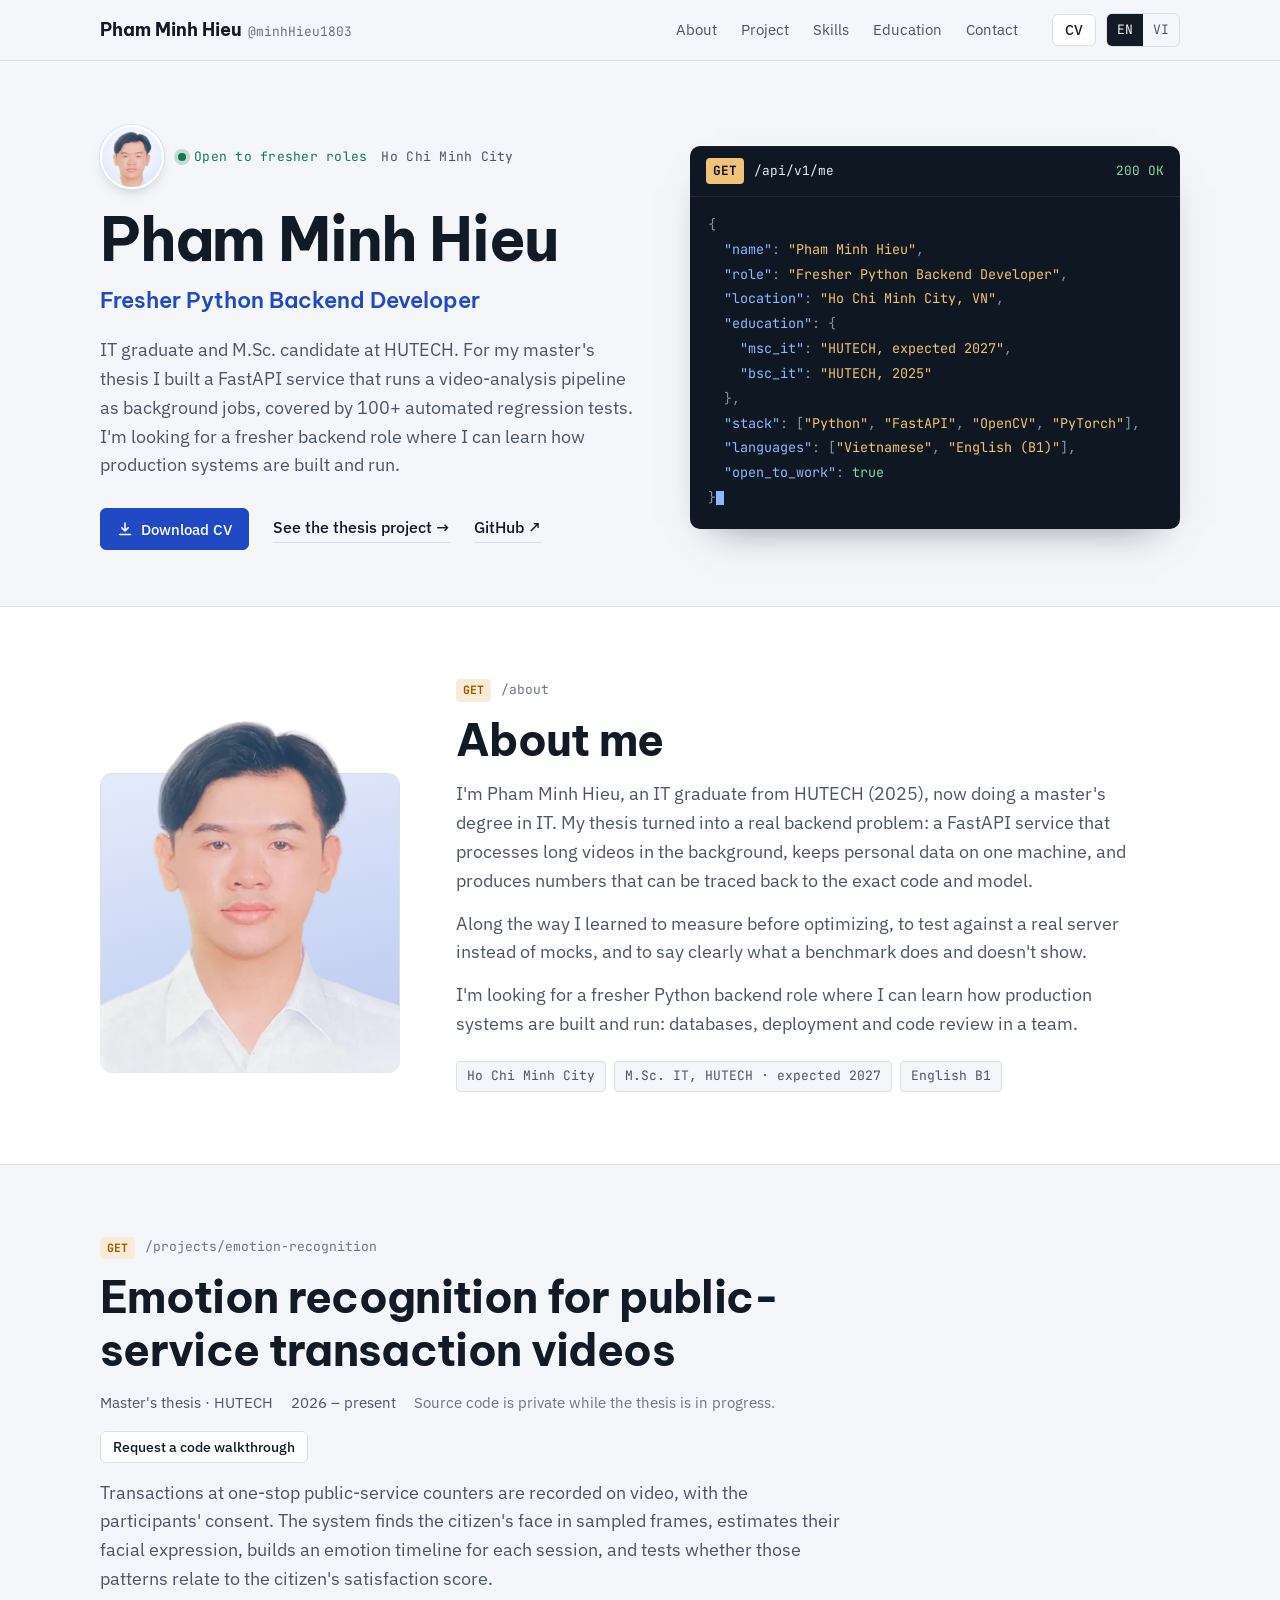
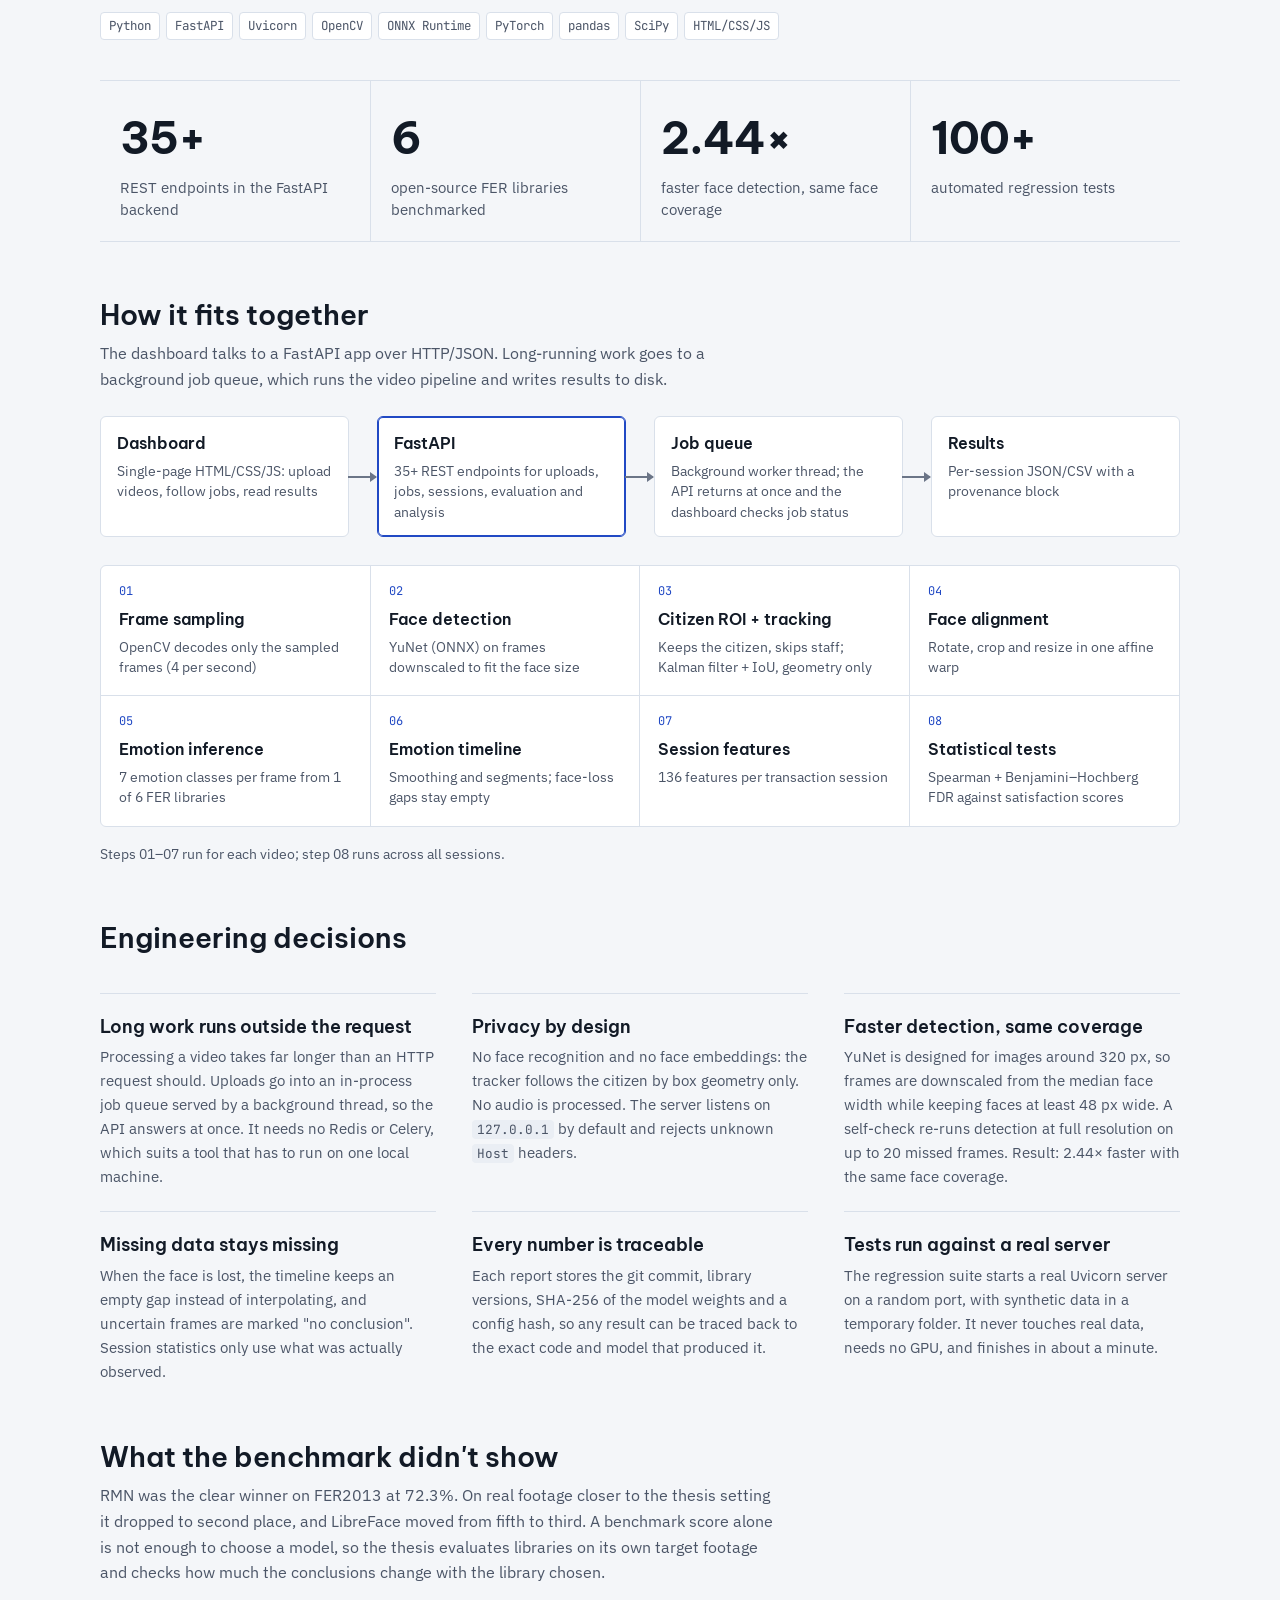
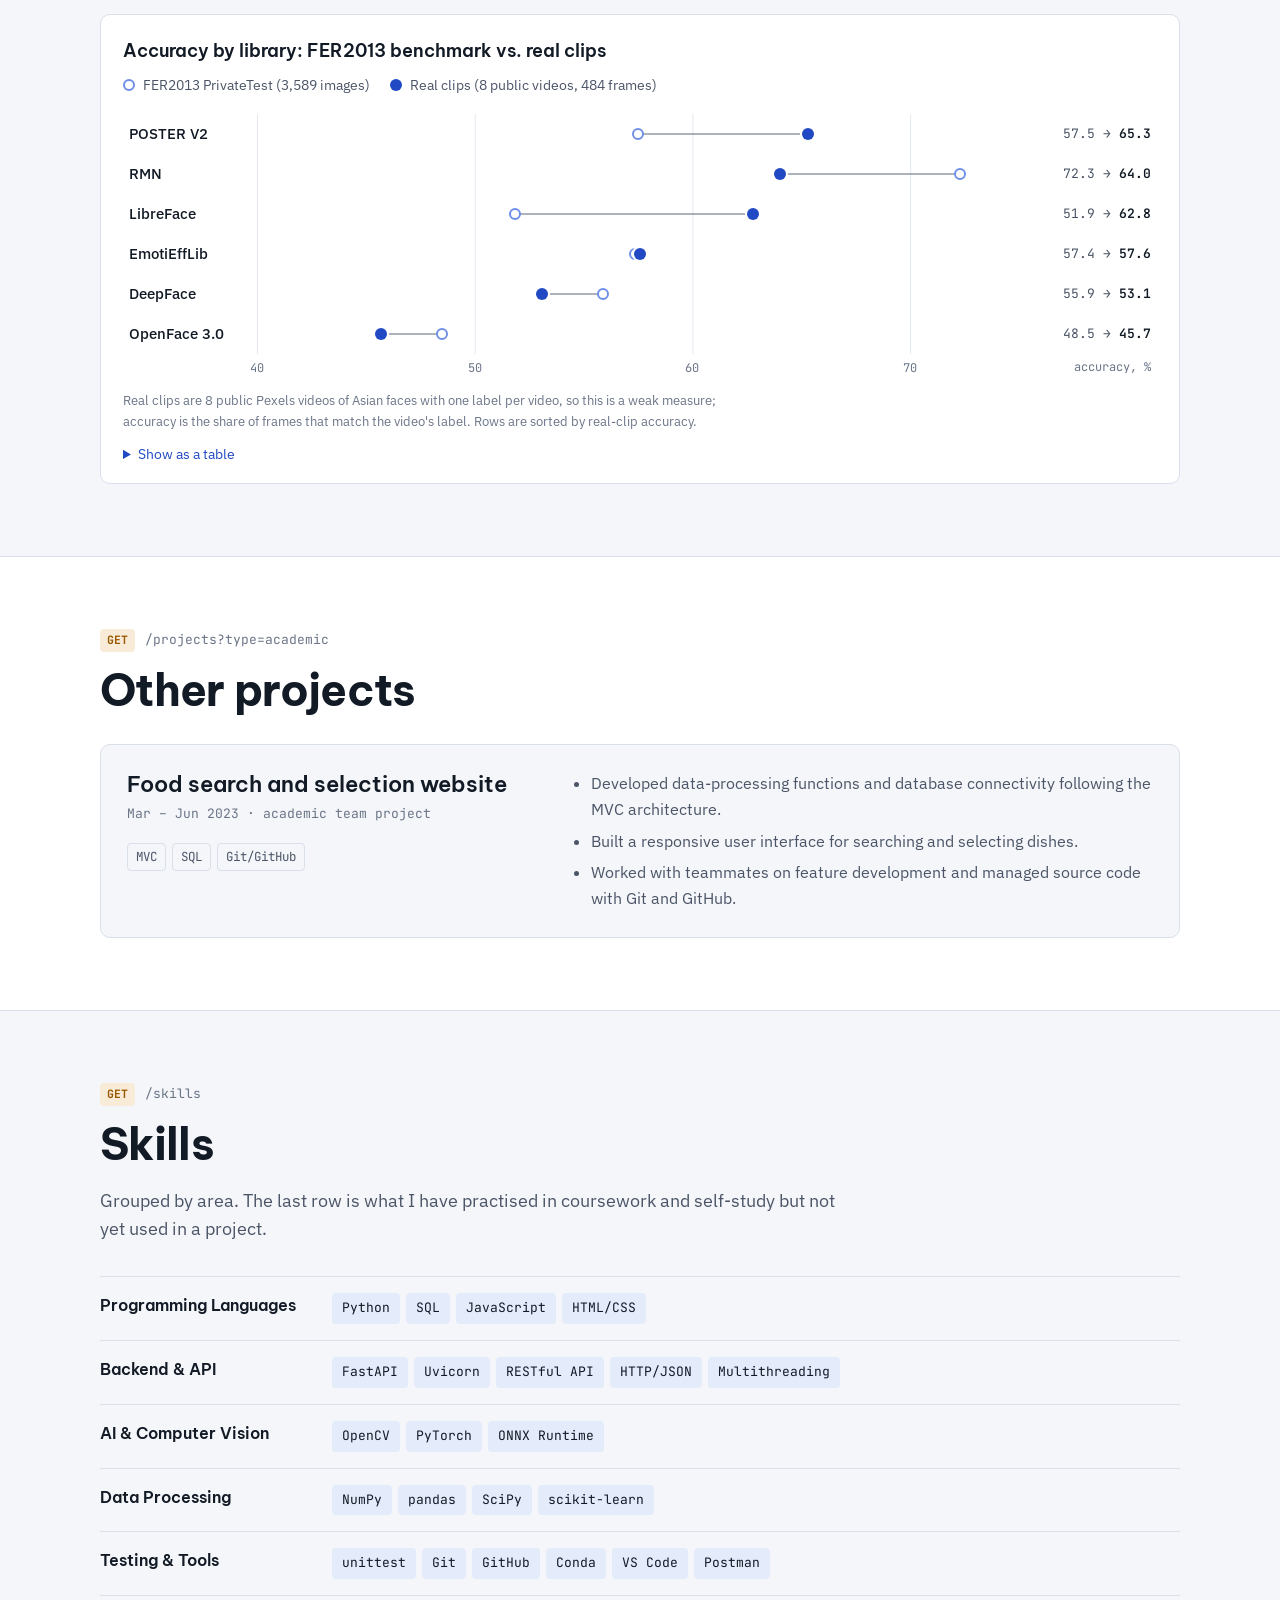
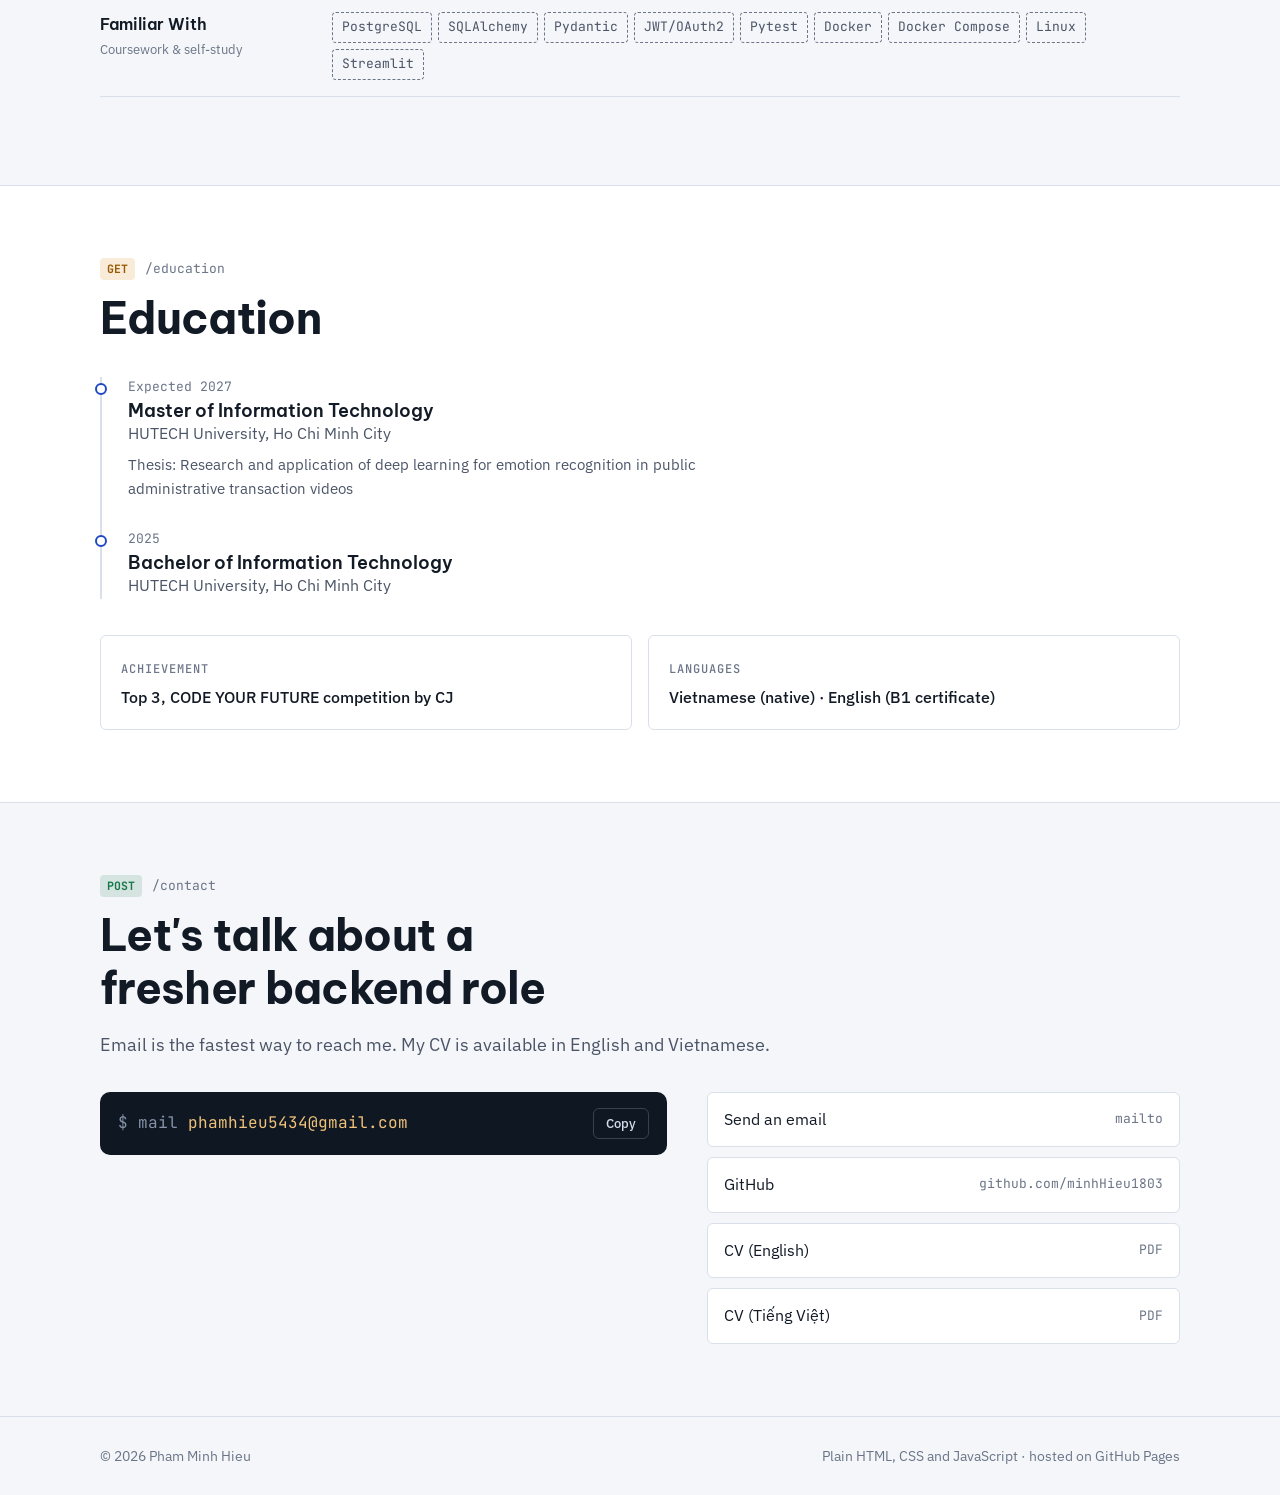
==== index.html @ 43558897 "Use the transparent cut-out portrait - About: the cut-out stands in a tinted panel and the head rise" ====
<!doctype html>
<html lang="en" data-lang="en">
<head>
<meta charset="utf-8">
<meta name="viewport" content="width=device-width, initial-scale=1, viewport-fit=cover">
<title>Pham Minh Hieu · Python Backend Developer</title>
<meta name="description" content="Portfolio of Pham Minh Hieu, a fresher Python backend developer and M.Sc. IT candidate at HUTECH. FastAPI, background jobs, computer vision and automated testing.">
<meta property="og:type" content="website">
<meta property="og:title" content="Pham Minh Hieu · Python Backend Developer">
<meta property="og:description" content="Fresher Python backend developer. Master's thesis: a FastAPI service that runs a video emotion-recognition pipeline as background jobs.">
<meta property="og:image" content="https://minhhieu1803.github.io/assets/og-image.png">
<meta property="og:image:width" content="1200">
<meta property="og:image:height" content="630">
<meta property="og:image:alt" content="Pham Minh Hieu, Fresher Python Backend Developer">
<meta name="twitter:card" content="summary_large_image">
<meta name="theme-color" content="#f4f6f9" media="(prefers-color-scheme: light)">
<meta name="theme-color" content="#0c1118" media="(prefers-color-scheme: dark)">
<link rel="icon" href="/assets/favicon.svg" type="image/svg+xml">
<script>
  (function () {
    var lang = /^\/vi(\/|$)/.test(location.pathname) ? "vi" : "en";
    try {
      var q = new URLSearchParams(location.search).get("lang");
      if (q === "vi" && lang === "en") { location.replace("/vi/" + location.hash); return; }
    } catch (e) {}
    document.documentElement.setAttribute("data-lang", lang);
    document.documentElement.lang = lang;
  })();
</script>
<link rel="preconnect" href="https://fonts.googleapis.com">
<link rel="preconnect" href="https://fonts.gstatic.com" crossorigin>
<link rel="stylesheet" href="https://fonts.googleapis.com/css2?family=Be+Vietnam+Pro:wght@600;700&family=IBM+Plex+Sans:ital,wght@0,400;0,500;0,600;1,400&family=JetBrains+Mono:wght@400;500;700&display=swap">
<link rel="stylesheet" href="/assets/css/style.css">
</head>
<body>
<a class="skip" href="#main"><span lang="en">Skip to content</span><span lang="vi">Bỏ qua thanh điều hướng</span></a>

<header class="topbar">
  <div class="wrap">
    <a class="brand" href="#top"><b><span lang="en">Pham Minh Hieu</span><span lang="vi">Phạm Minh Hiếu</span></b><span>@minhHieu1803</span></a>
    <nav class="nav" aria-label="Sections">
      <a href="#about"><span lang="en">About</span><span lang="vi">Giới thiệu</span></a>
      <a href="#project"><span lang="en">Project</span><span lang="vi">Dự án</span></a>
      <a href="#skills"><span lang="en">Skills</span><span lang="vi">Kỹ năng</span></a>
      <a href="#education"><span lang="en">Education</span><span lang="vi">Học vấn</span></a>
      <a href="#contact"><span lang="en">Contact</span><span lang="vi">Liên hệ</span></a>
    </nav>
    <div class="top-actions">
      <a class="btn btn-sm" lang="en" href="/cv/PhamMinhHieu_CV_Python_Backend_EN.pdf" download>CV</a>
      <a class="btn btn-sm" lang="vi" href="/cv/PhamMinhHieu_CV_Python_Backend_VI.pdf" download>CV</a>
      <nav class="lang" aria-label="Language / Ngôn ngữ">
        <a href="/" hreflang="en" data-lang-link="en">EN</a>
        <a href="/vi/" hreflang="vi" data-lang-link="vi">VI</a>
      </nav>
      <button type="button" class="menu-btn" id="menu-btn" aria-expanded="false" aria-controls="mobile-menu">
        <span class="sr-only"><span lang="en">Open menu</span><span lang="vi">Mở menu</span></span>
        <svg viewBox="0 0 20 20" aria-hidden="true"><path class="bars" d="M3 5.5h14M3 10h14M3 14.5h14"/><path class="close" d="M5 5l10 10M15 5 5 15"/></svg>
      </button>
    </div>
  </div>
  <div class="mobile-menu" id="mobile-menu" hidden>
    <div class="wrap">
      <a href="#about"><span lang="en">About</span><span lang="vi">Giới thiệu</span></a>
      <a href="#project"><span lang="en">Project</span><span lang="vi">Dự án</span></a>
      <a href="#skills"><span lang="en">Skills</span><span lang="vi">Kỹ năng</span></a>
      <a href="#education"><span lang="en">Education</span><span lang="vi">Học vấn</span></a>
      <a href="#contact"><span lang="en">Contact</span><span lang="vi">Liên hệ</span></a>
    </div>
  </div>
</header>

<main id="main">

  <!-- Hero -->
  <section class="hero" id="top">
    <div class="wrap">
      <div>
        <div class="hero-id">
          <picture>
            <source srcset="/assets/img/hieu-avatar-cutout-192.webp" type="image/webp">
            <img class="avatar" src="/assets/img/hieu-avatar-cutout-192.png" width="64" height="64" alt="Phạm Minh Hiếu">
          </picture>
          <p class="eyebrow">
            <span class="status"><span lang="en">Open to fresher roles</span><span lang="vi">Sẵn sàng nhận việc</span></span>
            <span lang="en">Ho Chi Minh City</span><span lang="vi">TP. Hồ Chí Minh</span>
          </p>
        </div>
        <h1><span lang="en">Pham Minh Hieu</span><span lang="vi">Phạm Minh Hiếu</span></h1>
        <p class="role"><span lang="en">Fresher Python Backend Developer</span><span lang="vi">Lập trình viên Python Backend (Fresher)</span></p>
        <p class="lead" lang="en">IT graduate and M.Sc. candidate at HUTECH. For my master's thesis I built a FastAPI service that runs a video-analysis pipeline as background jobs, covered by 100+ automated regression tests. I'm looking for a fresher backend role where I can learn how production systems are built and run.</p>
        <p class="lead" lang="vi">Tốt nghiệp ngành Công nghệ Thông tin và đang học Thạc sĩ tại HUTECH. Trong luận văn, tôi xây dựng một dịch vụ FastAPI chạy pipeline phân tích video dưới dạng tác vụ nền, kèm hơn 100 bài kiểm thử hồi quy tự động. Tôi đang tìm vị trí Fresher Backend để học cách xây dựng và vận hành hệ thống thực tế.</p>
        <div class="actions">
          <a class="btn primary" lang="en" href="/cv/PhamMinhHieu_CV_Python_Backend_EN.pdf" download>
            <svg viewBox="0 0 16 16" fill="none" stroke="currentColor" stroke-width="1.6" aria-hidden="true"><path d="M8 2v8m0 0 3.2-3.2M8 10 4.8 6.8M2.5 13.5h11" stroke-linecap="round" stroke-linejoin="round"/></svg>
            Download CV
          </a>
          <a class="btn primary" lang="vi" href="/cv/PhamMinhHieu_CV_Python_Backend_VI.pdf" download>
            <svg viewBox="0 0 16 16" fill="none" stroke="currentColor" stroke-width="1.6" aria-hidden="true"><path d="M8 2v8m0 0 3.2-3.2M8 10 4.8 6.8M2.5 13.5h11" stroke-linecap="round" stroke-linejoin="round"/></svg>
            Tải CV
          </a>
          <a class="text-link" href="#project"><span lang="en">See the thesis project</span><span lang="vi">Xem dự án luận văn</span> <span aria-hidden="true">→</span></a>
          <a class="text-link" href="https://github.com/minhHieu1803" target="_blank" rel="noopener">GitHub <span aria-hidden="true">↗</span></a>
        </div>
      </div>

      <div class="response" aria-label="Profile summary as a JSON response">
        <div class="response-head"><span class="verb">GET</span><span class="path">/api/v1/me</span><span class="code">200 OK</span></div>
<pre><code><span class="p">{</span>
  <span class="k">"name"</span><span class="p">:</span> <span class="s">"Pham Minh Hieu"</span><span class="p">,</span>
  <span class="k">"role"</span><span class="p">:</span> <span class="s">"Fresher Python Backend Developer"</span><span class="p">,</span>
  <span class="k">"location"</span><span class="p">:</span> <span class="s">"Ho Chi Minh City, VN"</span><span class="p">,</span>
  <span class="k">"education"</span><span class="p">: {</span>
    <span class="k">"msc_it"</span><span class="p">:</span> <span class="s">"HUTECH, expected 2027"</span><span class="p">,</span>
    <span class="k">"bsc_it"</span><span class="p">:</span> <span class="s">"HUTECH, 2025"</span>
  <span class="p">},</span>
  <span class="k">"stack"</span><span class="p">: [</span><span class="s">"Python"</span><span class="p">,</span> <span class="s">"FastAPI"</span><span class="p">,</span> <span class="s">"OpenCV"</span><span class="p">,</span> <span class="s">"PyTorch"</span><span class="p">],</span>
  <span class="k">"languages"</span><span class="p">: [</span><span class="s">"Vietnamese"</span><span class="p">,</span> <span class="s">"English (B1)"</span><span class="p">],</span>
  <span class="k">"open_to_work"</span><span class="p">:</span> <span class="l">true</span>
<span class="p">}</span><span class="caret" aria-hidden="true"></span></code></pre>
      </div>
    </div>
  </section>

  <!-- About -->
  <section class="section alt" id="about">
    <div class="wrap about">
      <figure class="about-photo">
        <picture>
          <source srcset="/assets/img/hieu-portrait-cutout-600.webp" type="image/webp">
          <img src="/assets/img/hieu-portrait-cutout-600.png" width="600" height="750" alt="Phạm Minh Hiếu" loading="lazy">
        </picture>
      </figure>
      <div class="about-text">
        <p class="route"><span class="verb-tag">GET</span>/about</p>
        <h2><span lang="en">About me</span><span lang="vi">Giới thiệu</span></h2>
        <div lang="en">
          <p>I'm Pham Minh Hieu, an IT graduate from HUTECH (2025), now doing a master's degree in IT. My thesis turned into a real backend problem: a FastAPI service that processes long videos in the background, keeps personal data on one machine, and produces numbers that can be traced back to the exact code and model.</p>
          <p>Along the way I learned to measure before optimizing, to test against a real server instead of mocks, and to say clearly what a benchmark does and doesn't show.</p>
          <p>I'm looking for a fresher Python backend role where I can learn how production systems are built and run: databases, deployment and code review in a team.</p>
        </div>
        <div lang="vi">
          <p>Tôi là Phạm Minh Hiếu, tốt nghiệp ngành Công nghệ Thông tin tại HUTECH (2025) và đang học Thạc sĩ cùng ngành. Luận văn đưa tôi vào một bài toán backend thực sự: một dịch vụ FastAPI xử lý video dài dưới dạng tác vụ nền, giữ dữ liệu cá nhân trên một máy, và cho ra những con số truy ngược được về đúng mã nguồn và mô hình đã tạo ra chúng.</p>
          <p>Qua đó tôi học được cách đo trước khi tối ưu, kiểm thử trên máy chủ thật thay vì giả lập, và nói rõ một benchmark cho thấy gì và không cho thấy gì.</p>
          <p>Tôi đang tìm vị trí Fresher Python Backend để học cách xây dựng và vận hành hệ thống thực tế: cơ sở dữ liệu, triển khai và review code trong một nhóm.</p>
        </div>
        <ul class="facts">
          <li><span lang="en">Ho Chi Minh City</span><span lang="vi">TP. Hồ Chí Minh</span></li>
          <li><span lang="en">M.Sc. IT, HUTECH · expected 2027</span><span lang="vi">Thạc sĩ CNTT, HUTECH · dự kiến 2027</span></li>
          <li><span lang="en">English B1</span><span lang="vi">Tiếng Anh B1</span></li>
        </ul>
      </div>
    </div>
  </section>

  <!-- Featured project -->
  <section class="section" id="project">
    <div class="wrap">
      <p class="route"><span class="verb-tag">GET</span>/projects/emotion-recognition</p>
      <h2><span lang="en">Emotion recognition for public-service transaction videos</span><span lang="vi">Nhận dạng cảm xúc từ video giao dịch hành chính</span></h2>
      <div class="meta">
        <span><span lang="en">Master's thesis · HUTECH</span><span lang="vi">Luận văn Thạc sĩ · HUTECH</span></span>
        <span><span lang="en">2026 – present</span><span lang="vi">2026 – nay</span></span>
        <span class="private"><span lang="en">Source code is private while the thesis is in progress.</span><span lang="vi">Mã nguồn để riêng tư trong thời gian làm luận văn.</span></span>
      </div>
      <p class="request">
        <a class="btn btn-sm" lang="en" href="mailto:phamhieu5434@gmail.com?subject=Code%20walkthrough%20request%3A%20emotion%20recognition%20thesis">Request a code walkthrough</a>
        <a class="btn btn-sm" lang="vi" href="mailto:phamhieu5434@gmail.com?subject=Y%C3%AAu%20c%E1%BA%A7u%20xem%20code%3A%20lu%E1%BA%ADn%20v%C4%83n%20nh%E1%BA%ADn%20d%E1%BA%A1ng%20c%E1%BA%A3m%20x%C3%BAc">Yêu cầu xem code</a>
      </p>
      <p class="intro" lang="en">Transactions at one-stop public-service counters are recorded on video, with the participants' consent. The system finds the citizen's face in sampled frames, estimates their facial expression, builds an emotion timeline for each session, and tests whether those patterns relate to the citizen's satisfaction score.</p>
      <p class="intro" lang="vi">Các giao dịch tại quầy một cửa được ghi hình với sự đồng ý của người tham gia. Hệ thống tìm khuôn mặt công dân trong các khung hình được lấy mẫu, nhận dạng biểu hiện cảm xúc, dựng dòng thời gian cảm xúc cho từng phiên và kiểm định xem các đặc trưng này có liên hệ với điểm hài lòng của công dân hay không.</p>
      <ul class="tags" aria-label="Tech stack">
        <li>Python</li><li>FastAPI</li><li>Uvicorn</li><li>OpenCV</li><li>ONNX Runtime</li><li>PyTorch</li><li>pandas</li><li>SciPy</li><li>HTML/CSS/JS</li>
      </ul>

      <div class="figures">
        <div class="figure"><div class="num">35+</div><div class="label"><span lang="en">REST endpoints in the FastAPI backend</span><span lang="vi">REST endpoint trong backend FastAPI</span></div></div>
        <div class="figure"><div class="num">6</div><div class="label"><span lang="en">open-source FER libraries benchmarked</span><span lang="vi">thư viện FER mã nguồn mở được so sánh</span></div></div>
        <div class="figure"><div class="num"><span lang="en">2.44×</span><span lang="vi">2,44×</span></div><div class="label"><span lang="en">faster face detection, same face coverage</span><span lang="vi">tăng tốc phát hiện khuôn mặt, độ phủ giữ nguyên</span></div></div>
        <div class="figure"><div class="num">100+</div><div class="label"><span lang="en">automated regression tests</span><span lang="vi">bài kiểm thử hồi quy tự động</span></div></div>
      </div>

      <div class="sub">
        <h3><span lang="en">How it fits together</span><span lang="vi">Kiến trúc hệ thống</span></h3>
        <p lang="en">The dashboard talks to a FastAPI app over HTTP/JSON. Long-running work goes to a background job queue, which runs the video pipeline and writes results to disk.</p>
        <p lang="vi">Dashboard giao tiếp với ứng dụng FastAPI qua HTTP/JSON. Các tác vụ chạy lâu được đưa vào hàng đợi chạy nền; hàng đợi này chạy pipeline xử lý video và ghi kết quả ra đĩa.</p>
        <ol class="flow" aria-label="Request flow">
          <li class="node">
            <div class="name">Dashboard</div>
            <div class="what"><span lang="en">Single-page HTML/CSS/JS: upload videos, follow jobs, read results</span><span lang="vi">Một trang HTML/CSS/JS: tải video, theo dõi tác vụ, xem kết quả</span></div>
            <span class="edge" aria-hidden="true"><i></i></span>
          </li>
          <li class="node core">
            <div class="name">FastAPI</div>
            <div class="what"><span lang="en">35+ REST endpoints for uploads, jobs, sessions, evaluation and analysis</span><span lang="vi">Hơn 35 REST endpoint cho tải lên, tác vụ, phiên, đánh giá và phân tích</span></div>
            <span class="edge" aria-hidden="true"><i></i></span>
          </li>
          <li class="node">
            <div class="name"><span lang="en">Job queue</span><span lang="vi">Hàng đợi tác vụ</span></div>
            <div class="what"><span lang="en">Background worker thread; the API returns at once and the dashboard checks job status</span><span lang="vi">Luồng chạy nền; API trả về ngay, dashboard kiểm tra trạng thái tác vụ</span></div>
            <span class="edge" aria-hidden="true"><i></i></span>
          </li>
          <li class="node">
            <div class="name"><span lang="en">Results</span><span lang="vi">Kết quả</span></div>
            <div class="what"><span lang="en">Per-session JSON/CSV with a provenance block</span><span lang="vi">JSON/CSV cho từng phiên, kèm khối thông tin tái lập</span></div>
          </li>
        </ol>

        <ol class="pipeline" aria-label="Video pipeline">
          <li><div class="name"><span lang="en">Frame sampling</span><span lang="vi">Lấy mẫu khung hình</span></div><div class="what"><span lang="en">OpenCV decodes only the sampled frames (4 per second)</span><span lang="vi">OpenCV chỉ giải mã các khung được lấy mẫu (4 khung/giây)</span></div></li>
          <li><div class="name"><span lang="en">Face detection</span><span lang="vi">Phát hiện khuôn mặt</span></div><div class="what"><span lang="en">YuNet (ONNX) on frames downscaled to fit the face size</span><span lang="vi">YuNet (ONNX) trên khung hình thu nhỏ theo cỡ khuôn mặt</span></div></li>
          <li><div class="name"><span lang="en">Citizen ROI + tracking</span><span lang="vi">Vùng công dân + bám đối tượng</span></div><div class="what"><span lang="en">Keeps the citizen, skips staff; Kalman filter + IoU, geometry only</span><span lang="vi">Giữ công dân, bỏ qua cán bộ; bộ lọc Kalman + IoU, chỉ dùng hình học</span></div></li>
          <li><div class="name"><span lang="en">Face alignment</span><span lang="vi">Căn chỉnh khuôn mặt</span></div><div class="what"><span lang="en">Rotate, crop and resize in one affine warp</span><span lang="vi">Xoay, cắt và đổi cỡ trong một phép biến đổi affine</span></div></li>
          <li><div class="name"><span lang="en">Emotion inference</span><span lang="vi">Nhận dạng cảm xúc</span></div><div class="what"><span lang="en">7 emotion classes per frame from 1 of 6 FER libraries</span><span lang="vi">7 lớp cảm xúc mỗi khung, từ 1 trong 6 thư viện FER</span></div></li>
          <li><div class="name"><span lang="en">Emotion timeline</span><span lang="vi">Dòng thời gian cảm xúc</span></div><div class="what"><span lang="en">Smoothing and segments; face-loss gaps stay empty</span><span lang="vi">Làm mượt, phân đoạn; khoảng mất mặt để trống</span></div></li>
          <li><div class="name"><span lang="en">Session features</span><span lang="vi">Đặc trưng cấp phiên</span></div><div class="what"><span lang="en">136 features per transaction session</span><span lang="vi">136 đặc trưng cho mỗi phiên giao dịch</span></div></li>
          <li><div class="name"><span lang="en">Statistical tests</span><span lang="vi">Kiểm định thống kê</span></div><div class="what"><span lang="en">Spearman + Benjamini–Hochberg FDR against satisfaction scores</span><span lang="vi">Spearman + hiệu chỉnh Benjamini–Hochberg FDR với điểm hài lòng</span></div></li>
        </ol>
        <p class="caption"><span lang="en">Steps 01–07 run for each video; step 08 runs across all sessions.</span><span lang="vi">Bước 01–07 chạy cho từng video; bước 08 chạy trên toàn bộ các phiên.</span></p>
      </div>

      <div class="sub">
        <h3><span lang="en">Engineering decisions</span><span lang="vi">Các quyết định kỹ thuật</span></h3>
        <div class="decisions">
          <article class="decision">
            <h4><span lang="en">Long work runs outside the request</span><span lang="vi">Việc chạy lâu nằm ngoài request</span></h4>
            <p lang="en">Processing a video takes far longer than an HTTP request should. Uploads go into an in-process job queue served by a background thread, so the API answers at once. It needs no Redis or Celery, which suits a tool that has to run on one local machine.</p>
            <p lang="vi">Xử lý một video mất nhiều thời gian hơn mức một HTTP request nên chờ. Video tải lên được đưa vào hàng đợi trong tiến trình, do một luồng nền xử lý, nên API phản hồi ngay. Cách này không cần Redis hay Celery, phù hợp với công cụ phải chạy trên một máy cục bộ.</p>
          </article>
          <article class="decision">
            <h4><span lang="en">Privacy by design</span><span lang="vi">Bảo vệ dữ liệu ngay từ thiết kế</span></h4>
            <p lang="en">No face recognition and no face embeddings: the tracker follows the citizen by box geometry only. No audio is processed. The server listens on <code>127.0.0.1</code> by default and rejects unknown <code>Host</code> headers.</p>
            <p lang="vi">Không nhận dạng danh tính, không trích xuất face embedding: bộ bám đối tượng chỉ dùng hình học của khung mặt. Không xử lý âm thanh. Máy chủ mặc định chỉ lắng nghe <code>127.0.0.1</code> và từ chối header <code>Host</code> lạ.</p>
          </article>
          <article class="decision">
            <h4><span lang="en">Faster detection, same coverage</span><span lang="vi">Nhanh hơn mà không sót mặt</span></h4>
            <p lang="en">YuNet is designed for images around 320 px, so frames are downscaled from the median face width while keeping faces at least 48 px wide. A self-check re-runs detection at full resolution on up to 20 missed frames. Result: 2.44× faster with the same face coverage.</p>
            <p lang="vi">YuNet được thiết kế cho ảnh khoảng 320 px, nên khung hình được thu nhỏ theo bề rộng mặt trung vị, giữ khuôn mặt rộng từ 48 px trở lên. Bước tự kiểm tra dò lại ở độ phân giải gốc trên tối đa 20 khung bị sót. Kết quả: nhanh hơn 2,44 lần, độ phủ khuôn mặt không đổi.</p>
          </article>
          <article class="decision">
            <h4><span lang="en">Missing data stays missing</span><span lang="vi">Thiếu dữ liệu thì để trống</span></h4>
            <p lang="en">When the face is lost, the timeline keeps an empty gap instead of interpolating, and uncertain frames are marked "no conclusion". Session statistics only use what was actually observed.</p>
            <p lang="vi">Khi mất khuôn mặt, dòng thời gian giữ khoảng trống thay vì nội suy, và khung không chắc chắn được đánh dấu "không kết luận". Thống kê cấp phiên chỉ dùng những gì thực sự quan sát được.</p>
          </article>
          <article class="decision">
            <h4><span lang="en">Every number is traceable</span><span lang="vi">Mọi con số đều truy vết được</span></h4>
            <p lang="en">Each report stores the git commit, library versions, SHA-256 of the model weights and a config hash, so any result can be traced back to the exact code and model that produced it.</p>
            <p lang="vi">Mỗi báo cáo lưu commit git, phiên bản thư viện, SHA-256 của trọng số mô hình và mã băm cấu hình, nên mọi kết quả đều truy ngược được về đúng mã nguồn và mô hình đã tạo ra nó.</p>
          </article>
          <article class="decision">
            <h4><span lang="en">Tests run against a real server</span><span lang="vi">Kiểm thử trên máy chủ thật</span></h4>
            <p lang="en">The regression suite starts a real Uvicorn server on a random port, with synthetic data in a temporary folder. It never touches real data, needs no GPU, and finishes in about a minute.</p>
            <p lang="vi">Bộ kiểm thử hồi quy khởi động một máy chủ Uvicorn thật trên cổng ngẫu nhiên, với dữ liệu tổng hợp trong thư mục tạm. Bộ kiểm thử không chạm vào dữ liệu thật, không cần GPU và chạy xong trong khoảng một phút.</p>
          </article>
        </div>
      </div>

      <div class="sub">
        <h3><span lang="en">What the benchmark didn't show</span><span lang="vi">Điều benchmark không cho thấy</span></h3>
        <p lang="en">RMN was the clear winner on FER2013 at 72.3%. On real footage closer to the thesis setting it dropped to second place, and LibreFace moved from fifth to third. A benchmark score alone is not enough to choose a model, so the thesis evaluates libraries on its own target footage and checks how much the conclusions change with the library chosen.</p>
        <p lang="vi">RMN dẫn đầu rõ rệt trên FER2013 với 72,3%. Trên video thật gần với bối cảnh luận văn hơn, RMN tụt xuống thứ hai, còn LibreFace từ hạng năm lên hạng ba. Chỉ điểm benchmark thì chưa đủ để chọn mô hình, nên luận văn đánh giá các thư viện trên chính loại video mục tiêu và kiểm tra kết luận thay đổi bao nhiêu khi đổi thư viện.</p>

        <figure class="viz" aria-labelledby="viz-title">
          <figcaption id="viz-title"><span lang="en">Accuracy by library: FER2013 benchmark vs. real clips</span><span lang="vi">Độ chính xác theo thư viện: benchmark FER2013 so với clip thật</span></figcaption>
          <div class="viz-legend">
            <span><i class="key before" aria-hidden="true"></i><span lang="en">FER2013 PrivateTest (3,589 images)</span><span lang="vi">FER2013 PrivateTest (3.589 ảnh)</span></span>
            <span><i class="key after" aria-hidden="true"></i><span lang="en">Real clips (8 public videos, 484 frames)</span><span lang="vi">Clip thật (8 video công khai, 484 khung hình)</span></span>
          </div>
          <div class="viz-plot">
            <div class="viz-row" style="--fer:57.48;--real:65.3;--min:57.48;--max:65.3">
              <div class="viz-name">POSTER V2</div>
              <div class="viz-track"><span class="viz-link"></span><span class="dot before" tabindex="0" data-tip-en="POSTER V2 · FER2013: 57.5%" data-tip-vi="POSTER V2 · FER2013: 57,5%"></span><span class="dot after" tabindex="0" data-tip-en="POSTER V2 · real clips: 65.3%" data-tip-vi="POSTER V2 · clip thật: 65,3%"></span></div>
              <div class="viz-vals"><span lang="en">57.5 → <b>65.3</b></span><span lang="vi">57,5 → <b>65,3</b></span></div>
            </div>
            <div class="viz-row" style="--fer:72.30;--real:64.0;--min:64.0;--max:72.30">
              <div class="viz-name">RMN</div>
              <div class="viz-track"><span class="viz-link"></span><span class="dot before" tabindex="0" data-tip-en="RMN · FER2013: 72.3%" data-tip-vi="RMN · FER2013: 72,3%"></span><span class="dot after" tabindex="0" data-tip-en="RMN · real clips: 64.0%" data-tip-vi="RMN · clip thật: 64,0%"></span></div>
              <div class="viz-vals"><span lang="en">72.3 → <b>64.0</b></span><span lang="vi">72,3 → <b>64,0</b></span></div>
            </div>
            <div class="viz-row" style="--fer:51.85;--real:62.8;--min:51.85;--max:62.8">
              <div class="viz-name">LibreFace</div>
              <div class="viz-track"><span class="viz-link"></span><span class="dot before" tabindex="0" data-tip-en="LibreFace · FER2013: 51.9%" data-tip-vi="LibreFace · FER2013: 51,9%"></span><span class="dot after" tabindex="0" data-tip-en="LibreFace · real clips: 62.8%" data-tip-vi="LibreFace · clip thật: 62,8%"></span></div>
              <div class="viz-vals"><span lang="en">51.9 → <b>62.8</b></span><span lang="vi">51,9 → <b>62,8</b></span></div>
            </div>
            <div class="viz-row" style="--fer:57.37;--real:57.6;--min:57.37;--max:57.6">
              <div class="viz-name">EmotiEffLib</div>
              <div class="viz-track"><span class="viz-link"></span><span class="dot before" tabindex="0" data-tip-en="EmotiEffLib · FER2013: 57.4%" data-tip-vi="EmotiEffLib · FER2013: 57,4%"></span><span class="dot after" tabindex="0" data-tip-en="EmotiEffLib · real clips: 57.6%" data-tip-vi="EmotiEffLib · clip thật: 57,6%"></span></div>
              <div class="viz-vals"><span lang="en">57.4 → <b>57.6</b></span><span lang="vi">57,4 → <b>57,6</b></span></div>
            </div>
            <div class="viz-row" style="--fer:55.87;--real:53.1;--min:53.1;--max:55.87">
              <div class="viz-name">DeepFace</div>
              <div class="viz-track"><span class="viz-link"></span><span class="dot before" tabindex="0" data-tip-en="DeepFace · FER2013: 55.9%" data-tip-vi="DeepFace · FER2013: 55,9%"></span><span class="dot after" tabindex="0" data-tip-en="DeepFace · real clips: 53.1%" data-tip-vi="DeepFace · clip thật: 53,1%"></span></div>
              <div class="viz-vals"><span lang="en">55.9 → <b>53.1</b></span><span lang="vi">55,9 → <b>53,1</b></span></div>
            </div>
            <div class="viz-row" style="--fer:48.51;--real:45.7;--min:45.7;--max:48.51">
              <div class="viz-name">OpenFace 3.0</div>
              <div class="viz-track"><span class="viz-link"></span><span class="dot before" tabindex="0" data-tip-en="OpenFace 3.0 · FER2013: 48.5%" data-tip-vi="OpenFace 3.0 · FER2013: 48,5%"></span><span class="dot after" tabindex="0" data-tip-en="OpenFace 3.0 · real clips: 45.7%" data-tip-vi="OpenFace 3.0 · clip thật: 45,7%"></span></div>
              <div class="viz-vals"><span lang="en">48.5 → <b>45.7</b></span><span lang="vi">48,5 → <b>45,7</b></span></div>
            </div>
            <div class="viz-axis" aria-hidden="true">
              <div></div>
              <div class="ticks"><span style="left:0%">40</span><span style="left:28.571%">50</span><span style="left:57.143%">60</span><span style="left:85.714%">70</span></div>
              <div class="unit"><span lang="en">accuracy, %</span><span lang="vi">độ chính xác, %</span></div>
            </div>
          </div>
          <p class="viz-note" lang="en">Real clips are 8 public Pexels videos of Asian faces with one label per video, so this is a weak measure; accuracy is the share of frames that match the video's label. Rows are sorted by real-clip accuracy.</p>
          <p class="viz-note" lang="vi">Clip thật gồm 8 video công khai trên Pexels, khuôn mặt người châu Á, mỗi video một nhãn, nên đây là thước đo yếu; độ chính xác là tỉ lệ khung hình khớp với nhãn của video. Các dòng được sắp theo độ chính xác trên clip thật.</p>
          <details>
            <summary><span lang="en">Show as a table</span><span lang="vi">Xem dạng bảng</span></summary>
            <div class="table-scroll">
              <table>
                <thead><tr><th><span lang="en">Library</span><span lang="vi">Thư viện</span></th><th class="n">FER2013 (%)</th><th class="n"><span lang="en">Real clips (%)</span><span lang="vi">Clip thật (%)</span></th></tr></thead>
                <tbody>
                  <tr><td>POSTER V2</td><td class="n">57.48</td><td class="n">65.3</td></tr>
                  <tr><td>RMN</td><td class="n">72.30</td><td class="n">64.0</td></tr>
                  <tr><td>LibreFace</td><td class="n">51.85</td><td class="n">62.8</td></tr>
                  <tr><td>EmotiEffLib</td><td class="n">57.37</td><td class="n">57.6</td></tr>
                  <tr><td>DeepFace</td><td class="n">55.87</td><td class="n">53.1</td></tr>
                  <tr><td>OpenFace 3.0</td><td class="n">48.51</td><td class="n">45.7</td></tr>
                </tbody>
              </table>
            </div>
          </details>
        </figure>
      </div>
    </div>
  </section>

  <!-- Other projects -->
  <section class="section alt" id="other">
    <div class="wrap">
      <p class="route"><span class="verb-tag">GET</span>/projects?type=academic</p>
      <h2><span lang="en">Other projects</span><span lang="vi">Dự án khác</span></h2>
      <article class="project-card">
        <div>
          <h3><span lang="en">Food search and selection website</span><span lang="vi">Website tìm kiếm và lựa chọn món ăn</span></h3>
          <p class="when"><span lang="en">Mar – Jun 2023 · academic team project</span><span lang="vi">03/2023 – 06/2023 · dự án nhóm môn học</span></p>
          <ul class="tags"><li>MVC</li><li>SQL</li><li>Git/GitHub</li></ul>
        </div>
        <ul class="points" lang="en">
          <li>Developed data-processing functions and database connectivity following the MVC architecture.</li>
          <li>Built a responsive user interface for searching and selecting dishes.</li>
          <li>Worked with teammates on feature development and managed source code with Git and GitHub.</li>
        </ul>
        <ul class="points" lang="vi">
          <li>Phát triển các hàm xử lý dữ liệu và kết nối cơ sở dữ liệu theo kiến trúc MVC.</li>
          <li>Xây dựng giao diện responsive cho chức năng tìm kiếm và lựa chọn món ăn.</li>
          <li>Phối hợp với các thành viên trong nhóm phát triển tính năng và quản lý mã nguồn bằng Git, GitHub.</li>
        </ul>
      </article>
    </div>
  </section>

  <!-- Skills -->
  <section class="section" id="skills">
    <div class="wrap">
      <p class="route"><span class="verb-tag">GET</span>/skills</p>
      <h2><span lang="en">Skills</span><span lang="vi">Kỹ năng</span></h2>
      <p class="intro" lang="en">Grouped by area. The last row is what I have practised in coursework and self-study but not yet used in a project.</p>
      <p class="intro" lang="vi">Chia theo lĩnh vực. Dòng cuối là những công nghệ tôi đã làm quen qua môn học và tự học nhưng chưa dùng trong dự án.</p>
      <dl class="skills">
        <dt>Programming Languages</dt>
        <dd><ul class="chips"><li>Python</li><li>SQL</li><li>JavaScript</li><li>HTML/CSS</li></ul></dd>
        <dt>Backend &amp; API</dt>
        <dd><ul class="chips"><li>FastAPI</li><li>Uvicorn</li><li>RESTful API</li><li>HTTP/JSON</li><li>Multithreading</li></ul></dd>
        <dt>AI &amp; Computer Vision</dt>
        <dd><ul class="chips"><li>OpenCV</li><li>PyTorch</li><li>ONNX Runtime</li></ul></dd>
        <dt>Data Processing</dt>
        <dd><ul class="chips"><li>NumPy</li><li>pandas</li><li>SciPy</li><li>scikit-learn</li></ul></dd>
        <dt>Testing &amp; Tools</dt>
        <dd><ul class="chips"><li>unittest</li><li>Git</li><li>GitHub</li><li>Conda</li><li>VS Code</li><li>Postman</li></ul></dd>
        <dt>Familiar With<small><span lang="en">Coursework &amp; self-study</span><span lang="vi">Môn học &amp; tự học</span></small></dt>
        <dd><ul class="chips familiar"><li>PostgreSQL</li><li>SQLAlchemy</li><li>Pydantic</li><li>JWT/OAuth2</li><li>Pytest</li><li>Docker</li><li>Docker Compose</li><li>Linux</li><li>Streamlit</li></ul></dd>
      </dl>
    </div>
  </section>

  <!-- Education -->
  <section class="section alt" id="education">
    <div class="wrap">
      <p class="route"><span class="verb-tag">GET</span>/education</p>
      <h2><span lang="en">Education</span><span lang="vi">Học vấn</span></h2>
      <ol class="timeline">
        <li>
          <p class="date"><span lang="en">Expected 2027</span><span lang="vi">Dự kiến 2027</span></p>
          <h3><span lang="en">Master of Information Technology</span><span lang="vi">Thạc sĩ Công nghệ Thông tin</span></h3>
          <p class="where"><span lang="en">HUTECH University, Ho Chi Minh City</span><span lang="vi">Trường Đại học Công nghệ TP. Hồ Chí Minh (HUTECH)</span></p>
          <p class="detail"><span lang="en">Thesis: Research and application of deep learning for emotion recognition in public administrative transaction videos</span><span lang="vi">Luận văn: Nghiên cứu và ứng dụng phương pháp học sâu trong nhận dạng cảm xúc từ video giao dịch hành chính</span></p>
        </li>
        <li>
          <p class="date">2025</p>
          <h3><span lang="en">Bachelor of Information Technology</span><span lang="vi">Cử nhân Công nghệ Thông tin</span></h3>
          <p class="where"><span lang="en">HUTECH University, Ho Chi Minh City</span><span lang="vi">Trường Đại học Công nghệ TP. Hồ Chí Minh (HUTECH)</span></p>
        </li>
      </ol>
      <div class="extras">
        <div class="extra">
          <p class="label"><span lang="en">Achievement</span><span lang="vi">Thành tích</span></p>
          <p><span lang="en">Top 3, CODE YOUR FUTURE competition by CJ</span><span lang="vi">Top 3 cuộc thi CODE YOUR FUTURE do CJ tổ chức</span></p>
        </div>
        <div class="extra">
          <p class="label"><span lang="en">Languages</span><span lang="vi">Ngoại ngữ</span></p>
          <p><span lang="en">Vietnamese (native) · English (B1 certificate)</span><span lang="vi">Tiếng Việt (bản ngữ) · Tiếng Anh (chứng chỉ B1)</span></p>
        </div>
      </div>
    </div>
  </section>

  <!-- Contact -->
  <section class="section contact" id="contact">
    <div class="wrap">
      <p class="route"><span class="verb-tag post">POST</span>/contact</p>
      <h2><span lang="en">Let's talk about a fresher backend role</span><span lang="vi">Trao đổi về vị trí Fresher Backend</span></h2>
      <p class="intro" lang="en">Email is the fastest way to reach me. My CV is available in English and Vietnamese.</p>
      <p class="intro" lang="vi">Email là cách nhanh nhất để liên hệ với tôi. CV có cả bản tiếng Anh và tiếng Việt.</p>
      <div class="contact-grid">
        <div class="mailbox">
          <span class="prompt">$ mail</span>
          <span class="addr" id="email-addr">phamhieu5434@gmail.com</span>
          <button type="button" class="btn" id="copy-email" data-copy="phamhieu5434@gmail.com" aria-controls="email-addr">
            <span class="idle"><span lang="en">Copy</span><span lang="vi">Sao chép</span></span>
            <span class="done"><span lang="en">Copied</span><span lang="vi">Đã chép</span></span>
          </button>
        </div>
        <ul class="links">
          <li><a href="mailto:phamhieu5434@gmail.com"><span><span lang="en">Send an email</span><span lang="vi">Gửi email</span></span><span class="hint">mailto</span></a></li>
          <li><a href="https://github.com/minhHieu1803" target="_blank" rel="noopener"><span>GitHub</span><span class="hint">github.com/minhHieu1803</span></a></li>
          <li><a href="/cv/PhamMinhHieu_CV_Python_Backend_EN.pdf" download><span>CV (English)</span><span class="hint">PDF</span></a></li>
          <li><a href="/cv/PhamMinhHieu_CV_Python_Backend_VI.pdf" download><span>CV (Tiếng Việt)</span><span class="hint">PDF</span></a></li>
        </ul>
      </div>
    </div>
  </section>
</main>

<footer>
  <div class="wrap">
    <span>© 2026 Pham Minh Hieu</span>
    <span><span lang="en">Plain HTML, CSS and JavaScript · hosted on GitHub Pages</span><span lang="vi">HTML, CSS và JavaScript thuần · lưu trữ trên GitHub Pages</span></span>
  </div>
</footer>

<script src="/assets/js/main.js"></script>
</body>
</html>
---- assets/css/style.css ----
/* Layout: a personal page read like API docs. Sticky top bar, hero = intro + a JSON response card,
   then each section is an endpoint (method + route above a plain heading). One readable column, wide figures. */
:root {
  --bg: #f4f6f9;
  --surface: #ffffff;
  --surface-2: #eaeef4;
  --ink: #121a26;
  --ink-2: #4b5567;
  --ink-3: #6b7587;
  --line: #d9e0ea;
  --accent: #2149c4;
  --accent-ink: #ffffff;
  --accent-soft: #e4ebfb;
  --signal: #9a5800;
  --signal-soft: #f8ecd9;
  --ok: #17794a;
  --code-bg: #0f1722;
  --code-ink: #d5deea;
  --code-key: #8fb7ff;
  --code-str: #f0c27a;
  --code-lit: #86d6a6;
  --code-punc: #8492a8;
  --viz-before: #6f8fe8;
  --viz-after: #2149c4;
  --viz-grid: #e3e8ef;

  --font-display: "Be Vietnam Pro", "Segoe UI", system-ui, sans-serif;
  --font-body: "IBM Plex Sans", "Segoe UI", system-ui, sans-serif;
  --font-mono: "JetBrains Mono", ui-monospace, "SFMono-Regular", Menlo, Consolas, monospace;

  --step--1: 0.8125rem;
  --step-0: 1rem;
  --step-1: 1.125rem;
  --step-2: 1.375rem;
  --step-3: 1.75rem;
  --step-4: clamp(2rem, 1.4rem + 2.4vw, 2.75rem);
  --step-5: clamp(2.5rem, 1.6rem + 3.6vw, 3.75rem);

  --radius: 6px;
  --wrap: 1120px;
  --gutter: 20px;
  color-scheme: light;
}

@media (prefers-color-scheme: dark) {
  :root:not([data-theme="light"]) {
    --bg: #0c1118;
    --surface: #141b26;
    --surface-2: #1b2433;
    --ink: #e7ecf3;
    --ink-2: #a9b4c5;
    --ink-3: #8592a6;
    --line: #263244;
    --accent: #7f9ff5;
    --accent-ink: #0c1118;
    --accent-soft: #1b2742;
    --signal: #f0a84a;
    --signal-soft: #2b2113;
    --ok: #4cc38a;
    --code-bg: #0a0f16;
    --viz-before: #3a56be;
    --viz-after: #728fe9;
    --viz-grid: #222d3d;
    color-scheme: dark;
  }
}
:root[data-theme="dark"] {
  --bg: #0c1118;
  --surface: #141b26;
  --surface-2: #1b2433;
  --ink: #e7ecf3;
  --ink-2: #a9b4c5;
  --ink-3: #8592a6;
  --line: #263244;
  --accent: #7f9ff5;
  --accent-ink: #0c1118;
  --accent-soft: #1b2742;
  --signal: #f0a84a;
  --signal-soft: #2b2113;
  --ok: #4cc38a;
  --code-bg: #0a0f16;
  --viz-before: #3a56be;
  --viz-after: #728fe9;
  --viz-grid: #222d3d;
  color-scheme: dark;
}

/* ---------- base ---------- */
*, *::before, *::after { box-sizing: border-box; }
html { -webkit-text-size-adjust: 100%; scroll-behavior: smooth; scroll-padding-top: 76px; }
@media (prefers-reduced-motion: reduce) { html { scroll-behavior: auto; } }
body {
  margin: 0;
  background: var(--bg);
  color: var(--ink);
  font-family: var(--font-body);
  font-size: var(--step-0);
  line-height: 1.6;
  text-rendering: optimizeLegibility;
}
img, svg { max-width: 100%; }
a { color: var(--accent); text-underline-offset: 3px; }
a:hover { text-decoration-thickness: 2px; }
:focus-visible { outline: 2px solid var(--accent); outline-offset: 3px; border-radius: 3px; }
h1, h2, h3, h4 { font-family: var(--font-display); line-height: 1.2; margin: 0; text-wrap: balance; color: var(--ink); }
p { margin: 0; }
code, .mono { font-family: var(--font-mono); }

/* language switch: content is written twice with lang attributes; the root's data-lang picks one */
html[data-lang="en"] body [lang="vi"],
html[data-lang="vi"] body [lang="en"] { display: none !important; }

.skip {
  position: absolute; left: 12px; top: -48px; z-index: 50;
  background: var(--accent); color: var(--accent-ink); padding: 8px 12px; border-radius: var(--radius);
}
.skip:focus { top: 12px; }

.wrap {
  max-width: var(--wrap);
  margin-inline: auto;
  padding-left: max(var(--gutter), env(safe-area-inset-left, 0px));
  padding-right: max(var(--gutter), env(safe-area-inset-right, 0px));
}

/* ---------- top bar ---------- */
.topbar {
  position: sticky; top: 0; z-index: 20;
  background: color-mix(in srgb, var(--bg) 88%, transparent);
  backdrop-filter: saturate(140%) blur(10px);
  -webkit-backdrop-filter: saturate(140%) blur(10px);
  border-bottom: 1px solid var(--line);
}
.topbar .wrap { display: flex; align-items: center; gap: 24px; min-height: 60px; }
.brand { display: flex; align-items: baseline; gap: 6px; text-decoration: none; color: var(--ink); white-space: nowrap; }
.brand b { font-family: var(--font-display); font-weight: 700; font-size: var(--step-1); }
.brand > span { font-family: var(--font-mono); font-size: var(--step--1); color: var(--ink-3); }
.nav { display: flex; gap: 4px; margin-left: auto; }
.nav a {
  font-size: 0.9375rem; color: var(--ink-2); text-decoration: none;
  padding: 6px 10px; border-radius: var(--radius);
}
.nav a:hover { color: var(--ink); background: var(--surface-2); }
.lang {
  display: inline-flex; border: 1px solid var(--line); border-radius: var(--radius); overflow: hidden;
  font-family: var(--font-mono); font-size: var(--step--1);
}
.lang a { color: var(--ink-2); text-decoration: none; padding: 6px 10px; }
.lang a:hover { color: var(--ink); background: var(--surface-2); }
.lang a[aria-current="page"] { background: var(--ink); color: var(--bg); }
.top-actions { display: flex; align-items: center; gap: 10px; }
.menu-btn {
  display: none; align-items: center; justify-content: center;
  width: 36px; height: 36px; padding: 0; cursor: pointer;
  border: 1px solid var(--line); border-radius: var(--radius); background: transparent; color: var(--ink);
}
.menu-btn svg { width: 18px; height: 18px; fill: none; stroke: currentColor; stroke-width: 1.8; stroke-linecap: round; }
.menu-btn .close { display: none; }
.menu-btn[aria-expanded="true"] .bars { display: none; }
.menu-btn[aria-expanded="true"] .close { display: inline; }
.mobile-menu { border-top: 1px solid var(--line); background: var(--bg); }
.mobile-menu[hidden] { display: none; }
.mobile-menu .wrap { display: grid; padding-block: 6px 10px; }
.mobile-menu a {
  font-family: var(--font-display); font-weight: 600; font-size: var(--step-1);
  color: var(--ink); text-decoration: none; padding: 12px 0; border-bottom: 1px solid var(--line);
}
.mobile-menu a:last-child { border-bottom: 0; }
.sr-only {
  position: absolute; width: 1px; height: 1px; padding: 0; margin: -1px;
  overflow: hidden; clip: rect(0 0 0 0); white-space: nowrap; border: 0;
}
@media (max-width: 760px) {
  .nav { display: none; }
  .top-actions { margin-left: auto; gap: 8px; }
  .menu-btn { display: inline-flex; }
}
@media (max-width: 480px) {
  .brand > span { display: none; }
}

/* ---------- buttons ---------- */
.btn {
  display: inline-flex; align-items: center; gap: 8px;
  font: 500 0.9375rem/1 var(--font-body);
  padding: 12px 16px; border-radius: var(--radius);
  border: 1px solid var(--line); background: var(--surface); color: var(--ink);
  text-decoration: none; cursor: pointer;
}
.btn:hover { border-color: var(--ink-3); text-decoration: none; }
.btn.primary { background: var(--accent); border-color: var(--accent); color: var(--accent-ink); }
.btn.primary:hover { filter: brightness(1.08); }
.btn svg { width: 16px; height: 16px; flex: none; }
.btn-sm { padding: 8px 12px; font-size: 0.875rem; }
.text-link {
  font-weight: 500; color: var(--ink); text-decoration: none;
  border-bottom: 1px solid var(--line); padding-bottom: 2px;
}
.text-link:hover { border-bottom-color: var(--accent); color: var(--accent); }

/* ---------- hero ---------- */
.hero { padding-block: 64px 56px; }
.hero .wrap {
  display: grid; grid-template-columns: minmax(0, 1.05fr) minmax(0, 0.95fr);
  gap: 48px; align-items: center;
}
.eyebrow {
  font-family: var(--font-mono); font-size: var(--step--1); color: var(--ink-2);
  letter-spacing: 0.02em; display: flex; flex-wrap: wrap; gap: 6px 14px; align-items: center;
}
.status { display: inline-flex; align-items: center; gap: 8px; color: var(--ok); }
.status::before {
  content: ""; width: 8px; height: 8px; border-radius: 50%; background: var(--ok);
  box-shadow: 0 0 0 4px color-mix(in srgb, var(--ok) 22%, transparent);
}
.hero-id { display: flex; align-items: center; gap: 14px; }
.avatar {
  width: 64px; height: 64px; border-radius: 50%; object-fit: cover; display: block; flex: none;
  background: radial-gradient(circle at 50% 35%, var(--surface), var(--accent-soft) 70%);
  border: 2px solid var(--surface); box-shadow: 0 0 0 1px var(--line), 0 6px 16px -8px rgba(9, 20, 40, 0.35);
}
.hero h1 { font-size: var(--step-5); font-weight: 700; letter-spacing: -0.02em; margin-top: 14px; }
.hero .role { font-family: var(--font-display); font-weight: 600; font-size: var(--step-2); color: var(--accent); margin-top: 8px; }
.hero .lead { margin-top: 18px; font-size: var(--step-1); color: var(--ink-2); max-width: 58ch; }
.hero .actions { display: flex; flex-wrap: wrap; align-items: center; gap: 12px 24px; margin-top: 28px; }

.response {
  background: var(--code-bg); color: var(--code-ink);
  border-radius: 10px; overflow: hidden;
  box-shadow: 0 1px 0 rgba(255,255,255,0.04) inset, 0 18px 40px -24px rgba(9, 20, 40, 0.55);
  font-family: var(--font-mono); font-size: 0.84rem; line-height: 1.7;
  min-width: 0;
}
.response-head {
  display: flex; align-items: center; gap: 10px; padding: 12px 16px;
  border-bottom: 1px solid rgba(255,255,255,0.07); font-size: 0.8rem;
}
.response-head .verb { color: #0f1722; background: #f0c27a; font-weight: 700; padding: 2px 7px; border-radius: 4px; }
.response-head .path { color: #e7ecf3; }
.response-head .code { margin-left: auto; color: #86d6a6; }
.response pre { margin: 0; padding: 16px 18px 18px; overflow-x: auto; }
.response .k { color: var(--code-key); }
.response .s { color: var(--code-str); }
.response .l { color: var(--code-lit); }
.response .p { color: var(--code-punc); }
.caret { display: inline-block; width: 8px; height: 1.05em; vertical-align: -0.2em; background: var(--code-key); animation: blink 1.1s steps(1) infinite; }
@keyframes blink { 50% { opacity: 0; } }
@media (prefers-reduced-motion: reduce) { .caret { animation: none; } }

@media (max-width: 900px) {
  .hero { padding-block: 40px 40px; }
  .hero .wrap { grid-template-columns: minmax(0, 1fr); gap: 32px; }
}

/* ---------- sections ---------- */
.section { padding-block: 72px; border-top: 1px solid var(--line); }
.section.alt { background: var(--surface); }
.route {
  font-family: var(--font-mono); font-size: var(--step--1); color: var(--ink-3);
  display: flex; align-items: center; gap: 10px; margin-bottom: 12px;
}
.verb-tag { font-weight: 700; font-size: 0.72rem; padding: 2px 7px; border-radius: 4px; color: var(--signal); background: var(--signal-soft); }
.verb-tag.post { color: var(--ok); background: color-mix(in srgb, var(--ok) 14%, transparent); }
.section h2 { font-size: var(--step-4); font-weight: 700; letter-spacing: -0.015em; max-width: 26ch; }
.section .intro { margin-top: 16px; color: var(--ink-2); font-size: var(--step-1); max-width: 68ch; }
.sub { margin-top: 56px; }
.sub h3 { font-size: var(--step-3); font-weight: 600; }
.sub > p { margin-top: 10px; color: var(--ink-2); max-width: 68ch; }

.meta { display: flex; flex-wrap: wrap; gap: 8px 18px; margin-top: 14px; color: var(--ink-2); font-size: 0.9375rem; }
.meta .private { color: var(--ink-3); }
.request { margin-top: 16px; }
.tags { display: flex; flex-wrap: wrap; gap: 6px; margin-top: 18px; padding: 0; list-style: none; }
.tags li {
  font-family: var(--font-mono); font-size: 0.78rem; color: var(--ink-2);
  border: 1px solid var(--line); background: var(--surface); padding: 3px 8px; border-radius: 4px;
}
.section.alt .tags li { background: var(--bg); }

/* about: photo + short story */
.about {
  display: grid; grid-template-columns: minmax(0, 300px) minmax(0, 1fr);
  gap: 56px; align-items: center;
}
/* cut-out portrait standing in a tinted panel; the head rises above the panel's top edge */
.about-photo { position: relative; margin: 0; }
.about-photo::before {
  content: ""; position: absolute; inset: 20% 0 0 0; border-radius: 12px;
  background: linear-gradient(165deg, var(--accent-soft), color-mix(in srgb, var(--accent) 22%, var(--accent-soft)));
  border: 1px solid var(--line);
}
.about-photo img {
  position: relative; display: block; width: 100%; height: auto; aspect-ratio: 4 / 5;
  clip-path: inset(0 0 0 0 round 0 0 12px 12px);
}
.about-text > div p { margin-top: 14px; color: var(--ink-2); font-size: var(--step-1); max-width: 62ch; }
.about-text h2 { margin-bottom: 4px; }
.facts { display: flex; flex-wrap: wrap; gap: 8px; margin: 22px 0 0; padding: 0; list-style: none; }
.facts li {
  font-family: var(--font-mono); font-size: 0.8125rem; color: var(--ink-2);
  border: 1px solid var(--line); background: var(--bg); padding: 4px 10px; border-radius: 4px;
}
@media (max-width: 860px) {
  .about { grid-template-columns: minmax(0, 1fr); gap: 28px; }
  .about-photo { max-width: 260px; }
}

/* key figures */
.figures {
  display: grid; grid-template-columns: repeat(4, minmax(0, 1fr));
  margin-top: 40px; border-block: 1px solid var(--line);
}
.figure { padding: 22px 20px 20px; }
.figure + .figure { border-left: 1px solid var(--line); }
.figure .num {
  font-family: var(--font-display); font-weight: 700; font-size: var(--step-4);
  letter-spacing: -0.02em; font-variant-numeric: tabular-nums; color: var(--ink);
}
.figure .label { margin-top: 4px; color: var(--ink-2); font-size: 0.9375rem; line-height: 1.45; }
@media (max-width: 760px) {
  .figures { grid-template-columns: repeat(2, minmax(0, 1fr)); }
  .figure:nth-child(3) { border-left: 0; }
  .figure:nth-child(n+3) { border-top: 1px solid var(--line); }
}

/* architecture: serving layer */
.flow {
  display: grid; grid-template-columns: repeat(4, minmax(0, 1fr));
  gap: 28px; margin-top: 24px; padding: 0; list-style: none;
}
.node {
  position: relative; background: var(--surface); border: 1px solid var(--line);
  border-radius: var(--radius); padding: 14px 16px; min-width: 0;
}
.section.alt .node { background: var(--bg); }
.node.core { border-color: var(--accent); box-shadow: 0 0 0 1px var(--accent) inset; }
.node .name { font-family: var(--font-display); font-weight: 600; }
.node .what { margin-top: 4px; color: var(--ink-2); font-size: 0.875rem; line-height: 1.45; }
.node .edge {
  position: absolute; left: 100%; top: 50%; width: 28px; transform: translateY(-50%);
  display: flex; flex-direction: column; align-items: center; pointer-events: none;
}
.node .edge i { display: block; width: 100%; height: 2px; background: var(--ink-3); position: relative; }
.node .edge i::after {
  content: ""; position: absolute; right: -1px; top: -4px;
  border-left: 7px solid var(--ink-3); border-top: 5px solid transparent; border-bottom: 5px solid transparent;
}
@media (max-width: 900px) {
  .flow { grid-template-columns: minmax(0, 1fr); gap: 26px; }
  .node .edge { left: 24px; top: 100%; width: auto; height: 26px; transform: none; }
  .node .edge i { width: 2px; height: 100%; }
  .node .edge i::after {
    right: auto; top: auto; bottom: -1px; left: -4px;
    border-left: 5px solid transparent; border-right: 5px solid transparent; border-top: 7px solid var(--ink-3); border-bottom: 0;
  }
}

/* architecture: pipeline stages (a real sequence, so it is numbered) */
.pipeline {
  counter-reset: stage;
  display: grid; grid-template-columns: repeat(4, minmax(0, 1fr));
  gap: 0; margin-top: 28px; padding: 0; list-style: none;
  border: 1px solid var(--line); border-radius: var(--radius); overflow: hidden;
  background: var(--surface);
}
.section.alt .pipeline { background: var(--bg); }
.pipeline li { counter-increment: stage; padding: 16px 18px 18px; min-width: 0; border-right: 1px solid var(--line); border-bottom: 1px solid var(--line); }
.pipeline li:nth-child(4n) { border-right: 0; }
.pipeline li:nth-last-child(-n+4) { border-bottom: 0; }
.pipeline li::before {
  content: counter(stage, decimal-leading-zero);
  display: block; font-family: var(--font-mono); font-size: 0.75rem; color: var(--accent); margin-bottom: 6px;
}
.pipeline .name { font-family: var(--font-display); font-weight: 600; }
.pipeline .what { margin-top: 4px; color: var(--ink-2); font-size: 0.875rem; line-height: 1.45; }
@media (max-width: 900px) {
  .pipeline { grid-template-columns: repeat(2, minmax(0, 1fr)); }
  .pipeline li:nth-child(4n) { border-right: 1px solid var(--line); }
  .pipeline li:nth-child(2n) { border-right: 0; }
  .pipeline li:nth-last-child(-n+4) { border-bottom: 1px solid var(--line); }
  .pipeline li:nth-last-child(-n+2) { border-bottom: 0; }
}
@media (max-width: 520px) {
  .pipeline { grid-template-columns: minmax(0, 1fr); }
  .pipeline li { border-right: 0 !important; border-bottom: 1px solid var(--line) !important; }
  .pipeline li:last-child { border-bottom: 0 !important; }
}
.caption { margin-top: 12px; color: var(--ink-3); font-size: 0.875rem; max-width: 72ch; }

/* engineering decisions */
.decisions {
  display: grid; grid-template-columns: repeat(3, minmax(0, 1fr));
  gap: 0 36px; margin-top: 16px;
}
.decision { padding-top: 22px; margin-top: 22px; border-top: 1px solid var(--line); min-width: 0; }
.decision h4 { font-size: var(--step-1); font-weight: 600; }
.decision p { margin-top: 8px; color: var(--ink-2); font-size: 0.9375rem; }
.decision code { font-size: 0.85em; background: var(--surface-2); padding: 1px 5px; border-radius: 4px; }
@media (max-width: 980px) { .decisions { grid-template-columns: repeat(2, minmax(0, 1fr)); } }
@media (max-width: 620px) { .decisions { grid-template-columns: minmax(0, 1fr); } }

/* chart: dumbbell, accuracy on one axis (40-75%) */
.viz {
  margin: 28px 0 0; padding: 22px 22px 18px;
  background: var(--surface); border: 1px solid var(--line); border-radius: 10px;
}
.section.alt .viz { background: var(--bg); }
.viz figcaption { font-family: var(--font-display); font-weight: 600; font-size: var(--step-1); }
.viz-legend { display: flex; flex-wrap: wrap; gap: 6px 20px; margin-top: 8px; color: var(--ink-2); font-size: 0.875rem; }
.viz-legend span { display: inline-flex; align-items: center; gap: 8px; }
.key { width: 12px; height: 12px; border-radius: 50%; display: inline-block; }
.key.before { border: 2px solid var(--viz-before); background: var(--surface); }
.key.after { background: var(--viz-after); }
.viz-plot { margin-top: 18px; --lo: 40; --span: 35; }
.viz-row, .viz-axis {
  display: grid; grid-template-columns: 7.5rem minmax(0, 1fr) 7.75rem; align-items: center; column-gap: 14px;
}
.viz-row { min-height: 40px; border-radius: 4px; }
.viz-row:hover { background: var(--surface-2); }
.viz-name { font-weight: 500; font-size: 0.9375rem; padding-left: 6px; white-space: nowrap; overflow: hidden; text-overflow: ellipsis; }
.viz-track {
  position: relative; height: 40px;
  background-image: linear-gradient(to right, var(--viz-grid) 1px, transparent 1px);
  background-size: calc(100% * 10 / var(--span)) 100%;
  background-repeat: repeat-x;
}
.viz-link {
  position: absolute; top: 50%; height: 2px; transform: translateY(-50%);
  left: calc((var(--min) - var(--lo)) / var(--span) * 100%);
  width: calc((var(--max) - var(--min)) / var(--span) * 100%);
  background: var(--ink-3); opacity: 0.55;
}
.dot {
  position: absolute; top: 50%; width: 12px; height: 12px; border-radius: 50%;
  transform: translate(-50%, -50%); cursor: default;
}
.dot.before { left: calc((var(--fer) - var(--lo)) / var(--span) * 100%); border: 2px solid var(--viz-before); background: var(--surface); }
.section.alt .dot.before { background: var(--bg); }
.dot.after { left: calc((var(--real) - var(--lo)) / var(--span) * 100%); background: var(--viz-after); box-shadow: 0 0 0 2px var(--surface); }
.section.alt .dot.after { box-shadow: 0 0 0 2px var(--bg); }
.dot::before { content: ""; position: absolute; inset: -10px; }
.dot::after {
  position: absolute; bottom: calc(100% + 10px); left: 50%; transform: translateX(-50%);
  white-space: nowrap; pointer-events: none; opacity: 0;
  background: var(--ink); color: var(--bg); font-size: 0.78rem; padding: 4px 8px; border-radius: 4px;
  font-family: var(--font-body); font-variant-numeric: tabular-nums; z-index: 2;
}
html[data-lang="en"] .dot::after { content: attr(data-tip-en); }
html[data-lang="vi"] .dot::after { content: attr(data-tip-vi); }
.dot:hover::after, .dot:focus-visible::after { opacity: 1; }
.viz-vals { font-family: var(--font-mono); font-size: 0.8125rem; color: var(--ink-2); font-variant-numeric: tabular-nums; white-space: nowrap; text-align: right; padding-right: 6px; }
.viz-vals b { color: var(--ink); font-weight: 600; }
.viz-axis { margin-top: 4px; }
.viz-axis .ticks { position: relative; height: 18px; }
.viz-axis .ticks span {
  position: absolute; transform: translateX(-50%);
  font-family: var(--font-mono); font-size: 0.75rem; color: var(--ink-3); font-variant-numeric: tabular-nums;
}
.viz-axis .unit { font-family: var(--font-mono); font-size: 0.75rem; color: var(--ink-3); text-align: right; padding-right: 6px; }
.viz-note { margin-top: 14px; color: var(--ink-3); font-size: 0.8125rem; max-width: 80ch; }
.viz details { margin-top: 10px; font-size: 0.875rem; }
.viz summary { cursor: pointer; color: var(--accent); }
.table-scroll { overflow-x: auto; margin-top: 10px; }
.viz table { border-collapse: collapse; min-width: 420px; font-variant-numeric: tabular-nums; }
.viz th, .viz td { text-align: left; padding: 6px 14px 6px 0; border-bottom: 1px solid var(--line); }
.viz td.n, .viz th.n { text-align: right; }
@media (max-width: 620px) {
  .viz { padding: 18px 14px 14px; }
  .viz-row, .viz-axis { grid-template-columns: 5.6rem minmax(0, 1fr) 6.4rem; column-gap: 8px; }
  .viz-name { font-size: 0.8125rem; padding-left: 2px; }
  .viz-vals { font-size: 0.75rem; padding-right: 2px; }
}

/* other project */
.project-card {
  margin-top: 28px; display: grid; grid-template-columns: minmax(0, 1fr) minmax(0, 1.4fr); gap: 32px;
  padding: 26px; background: var(--bg); border: 1px solid var(--line); border-radius: 10px;
}
.project-card h3 { font-size: var(--step-2); font-weight: 600; }
.project-card .when { margin-top: 6px; font-family: var(--font-mono); font-size: var(--step--1); color: var(--ink-3); }
.project-card ul.points { margin: 0; padding-left: 18px; color: var(--ink-2); }
.project-card ul.points li + li { margin-top: 6px; }
@media (max-width: 760px) { .project-card { grid-template-columns: minmax(0, 1fr); gap: 16px; padding: 20px; } }

/* skills */
.skills { margin-top: 32px; display: grid; grid-template-columns: minmax(0, 14.5rem) minmax(0, 1fr); border-top: 1px solid var(--line); }
.skills dt, .skills dd { margin: 0; padding: 16px 0; border-bottom: 1px solid var(--line); }
.skills dt { font-family: var(--font-display); font-weight: 600; padding-right: 20px; }
.skills dt small { display: block; font-family: var(--font-body); font-weight: 400; font-size: 0.8125rem; color: var(--ink-3); margin-top: 2px; }
.chips { display: flex; flex-wrap: wrap; gap: 6px; padding: 0; margin: 0; list-style: none; }
.chips li {
  font-family: var(--font-mono); font-size: 0.8125rem; padding: 4px 9px; border-radius: 4px;
  background: var(--accent-soft); color: var(--ink); border: 1px solid transparent;
}
.chips.familiar li { background: transparent; color: var(--ink-2); border: 1px dashed var(--ink-3); }
@media (max-width: 620px) {
  .skills { grid-template-columns: minmax(0, 1fr); }
  .skills dt { border-bottom: 0; padding-bottom: 6px; }
  .skills dd { padding-top: 0; }
}

/* education timeline (dated, newest first) */
.timeline { margin: 32px 0 0; padding: 0; list-style: none; border-left: 2px solid var(--line); }
.timeline li { position: relative; padding: 0 0 28px 26px; }
.timeline li:last-child { padding-bottom: 0; }
.timeline li::before {
  content: ""; position: absolute; left: -7px; top: 6px; width: 12px; height: 12px; border-radius: 50%;
  background: var(--bg); border: 2px solid var(--accent);
}
.section.alt .timeline li::before { background: var(--surface); }
.timeline .date { font-family: var(--font-mono); font-size: var(--step--1); color: var(--ink-3); }
.timeline h3 { font-size: var(--step-1); font-weight: 600; margin-top: 2px; }
.timeline .where { color: var(--ink-2); }
.timeline .detail { margin-top: 6px; color: var(--ink-2); font-size: 0.9375rem; max-width: 70ch; }

.extras { display: grid; grid-template-columns: repeat(2, minmax(0, 1fr)); gap: 16px; margin-top: 36px; }
.extra { padding: 18px 20px; border: 1px solid var(--line); border-radius: var(--radius); background: var(--surface); }
.extra .label { font-family: var(--font-mono); font-size: 0.75rem; color: var(--ink-3); text-transform: uppercase; letter-spacing: 0.08em; }
.extra p { margin-top: 6px; font-weight: 500; }
@media (max-width: 620px) { .extras { grid-template-columns: minmax(0, 1fr); } }

/* contact */
.contact h2 { max-width: 20ch; }
.contact-grid { display: grid; grid-template-columns: minmax(0, 1.2fr) minmax(0, 1fr); gap: 40px; margin-top: 32px; align-items: start; }
.mailbox {
  display: flex; align-items: center; gap: 10px; flex-wrap: wrap;
  background: var(--code-bg); color: var(--code-ink); border-radius: 10px; padding: 16px 18px;
  font-family: var(--font-mono);
}
.mailbox .prompt { color: var(--code-punc); }
.mailbox .addr { color: var(--code-str); font-size: 1rem; user-select: all; overflow-wrap: anywhere; min-width: 0; }
.mailbox .btn { margin-left: auto; background: transparent; color: var(--code-ink); border-color: rgba(255,255,255,0.18); padding: 8px 12px; font-size: 0.8125rem; }
.mailbox .btn:hover { border-color: rgba(255,255,255,0.4); }
.mailbox .btn .done { display: none; }
.mailbox .btn.is-copied .idle { display: none; }
.mailbox .btn.is-copied .done { display: inline; }
.links { display: grid; gap: 10px; margin: 0; padding: 0; list-style: none; }
.links a {
  display: flex; align-items: center; justify-content: space-between; gap: 12px;
  padding: 14px 16px; border: 1px solid var(--line); border-radius: var(--radius);
  color: var(--ink); text-decoration: none; background: var(--surface);
}
.links a:hover { border-color: var(--accent); }
.links .hint { font-family: var(--font-mono); font-size: 0.8125rem; color: var(--ink-3); }
@media (max-width: 760px) { .contact-grid { grid-template-columns: minmax(0, 1fr); gap: 20px; } }

footer { border-top: 1px solid var(--line); padding-block: 28px; color: var(--ink-3); font-size: 0.875rem; }
footer .wrap { display: flex; flex-wrap: wrap; justify-content: space-between; gap: 8px 20px; }
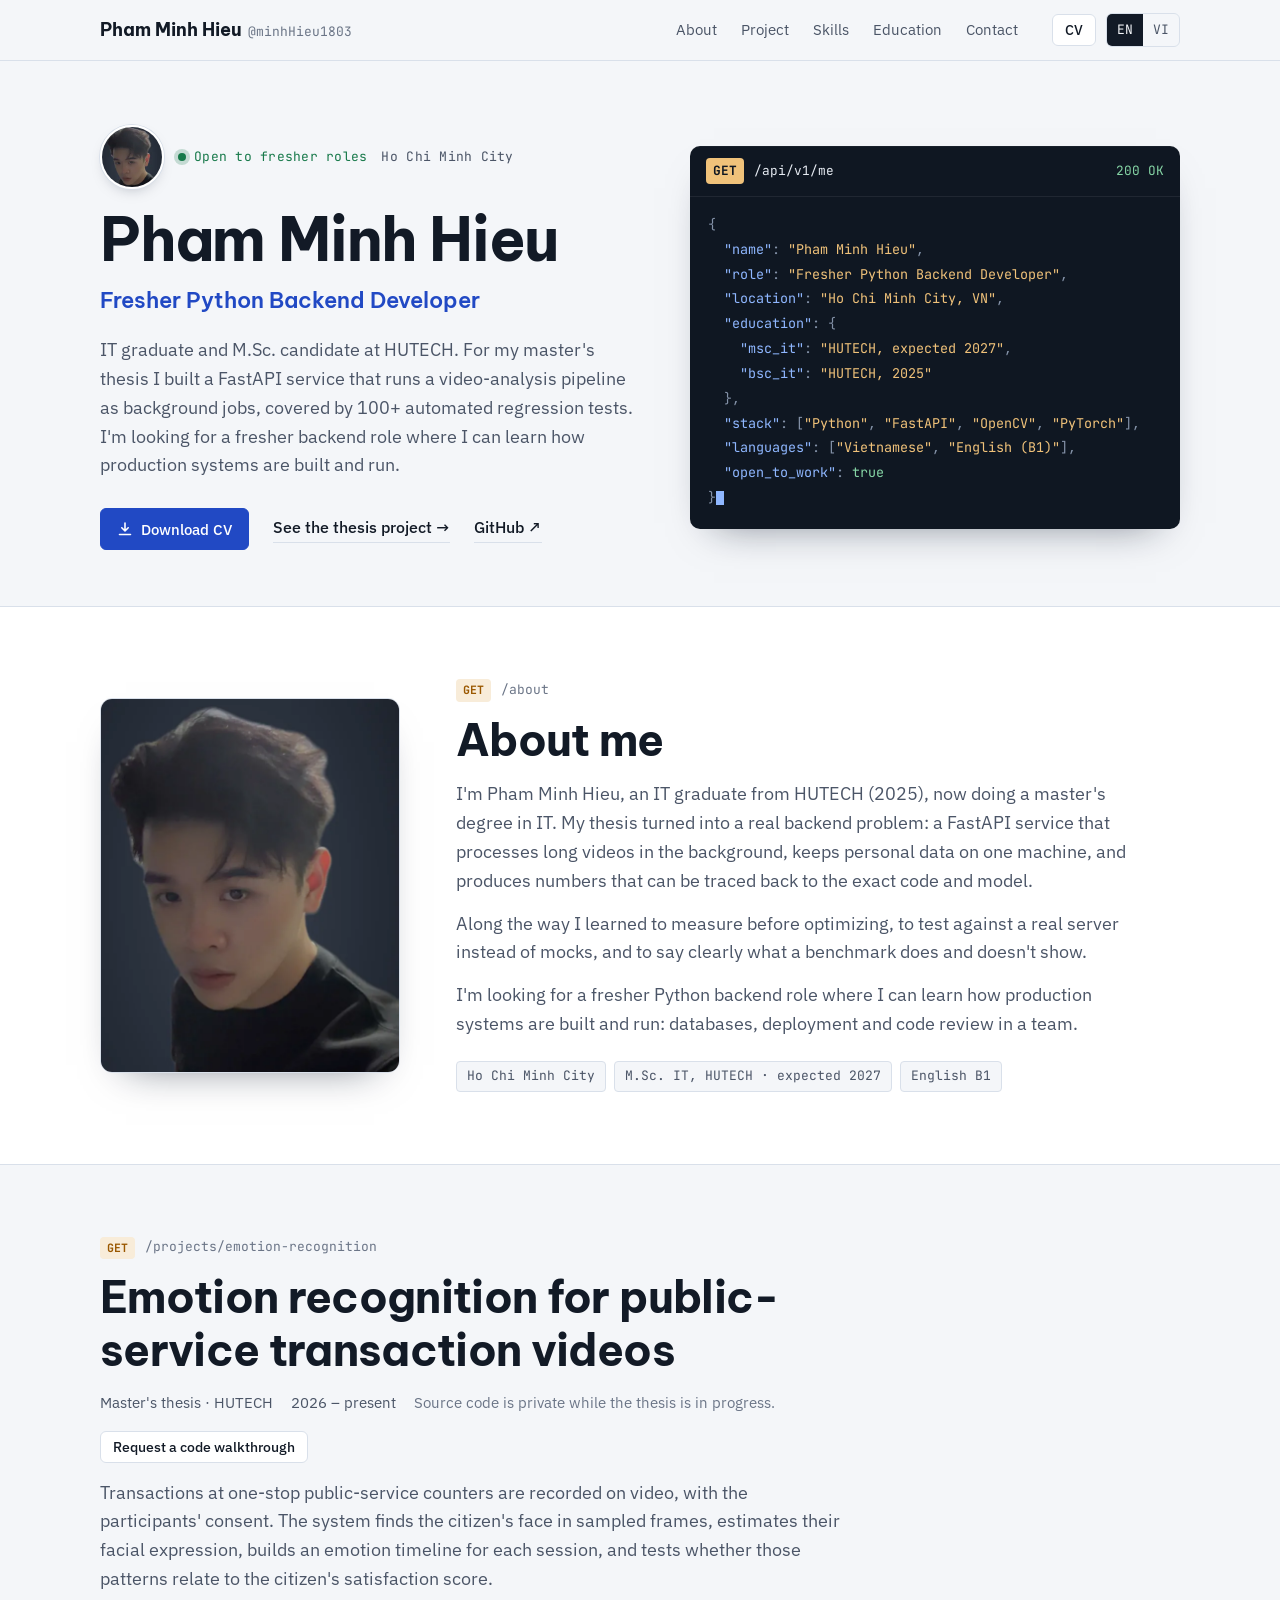
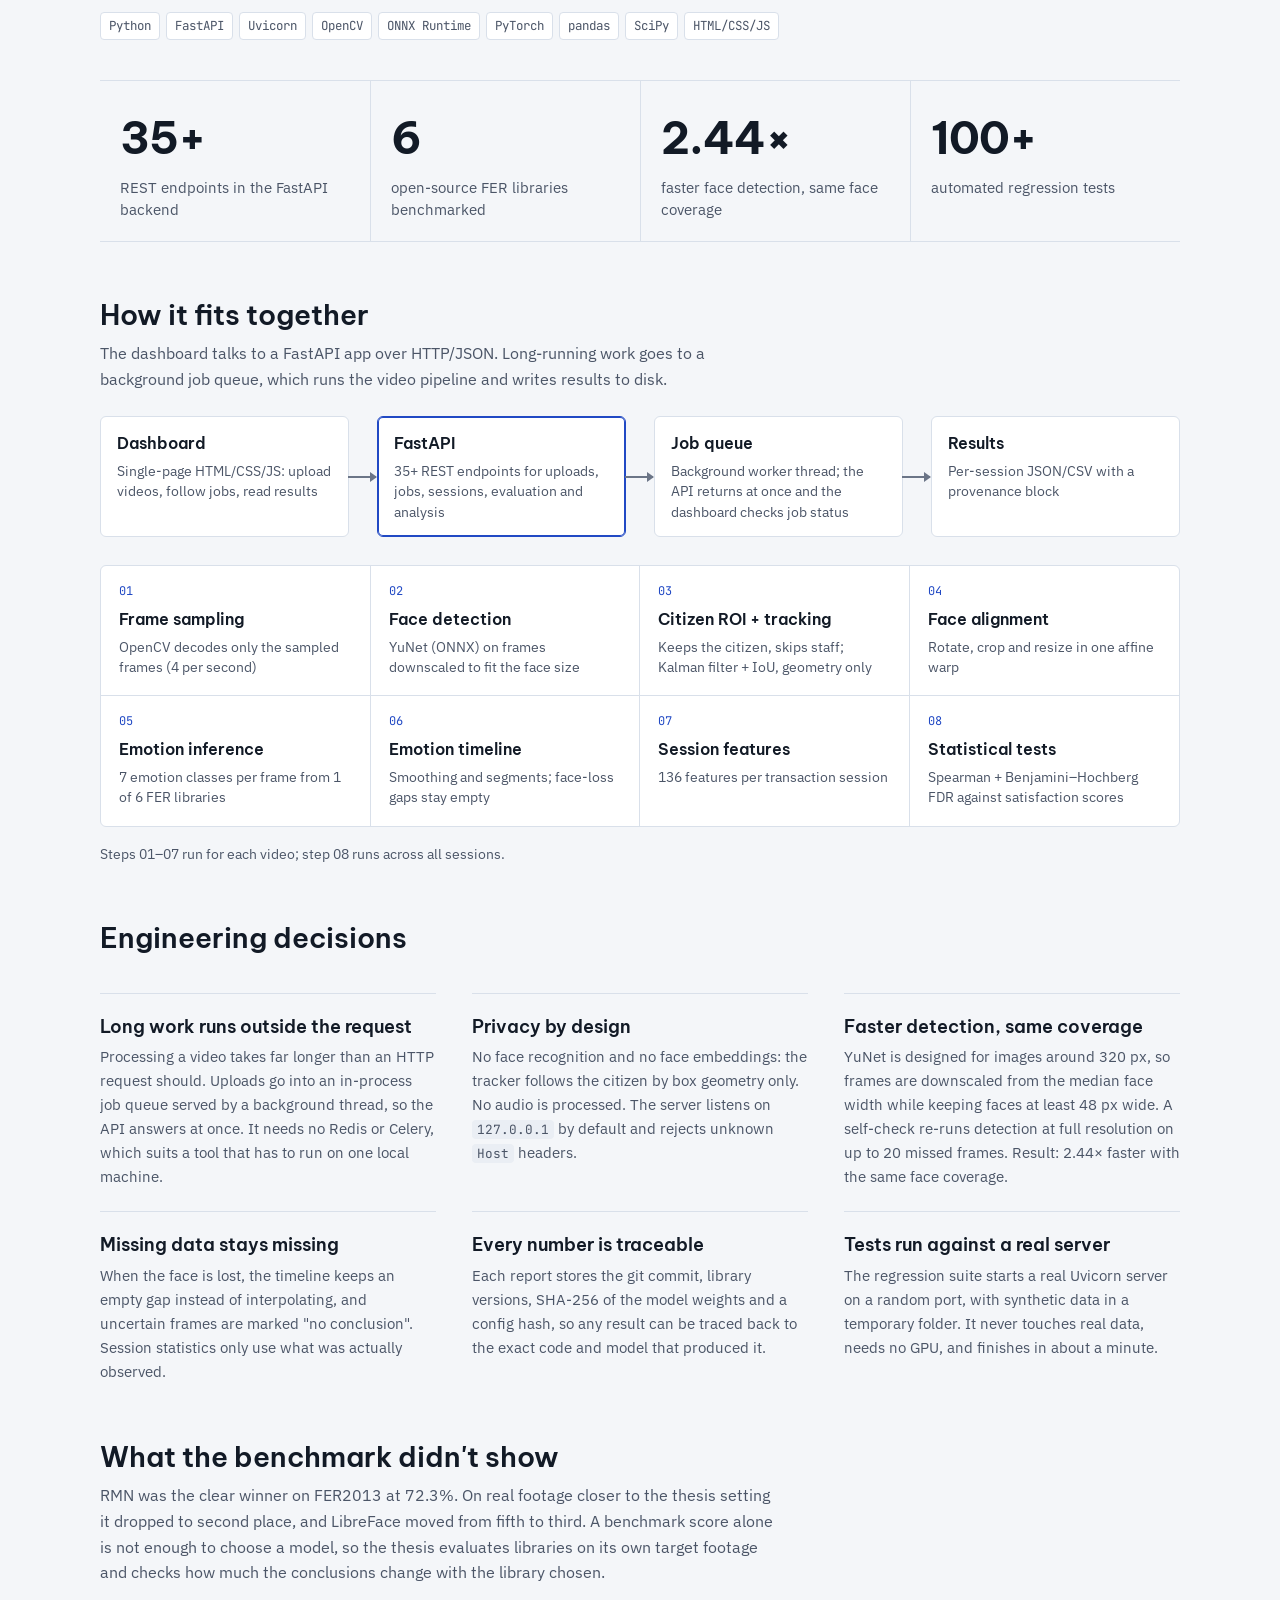
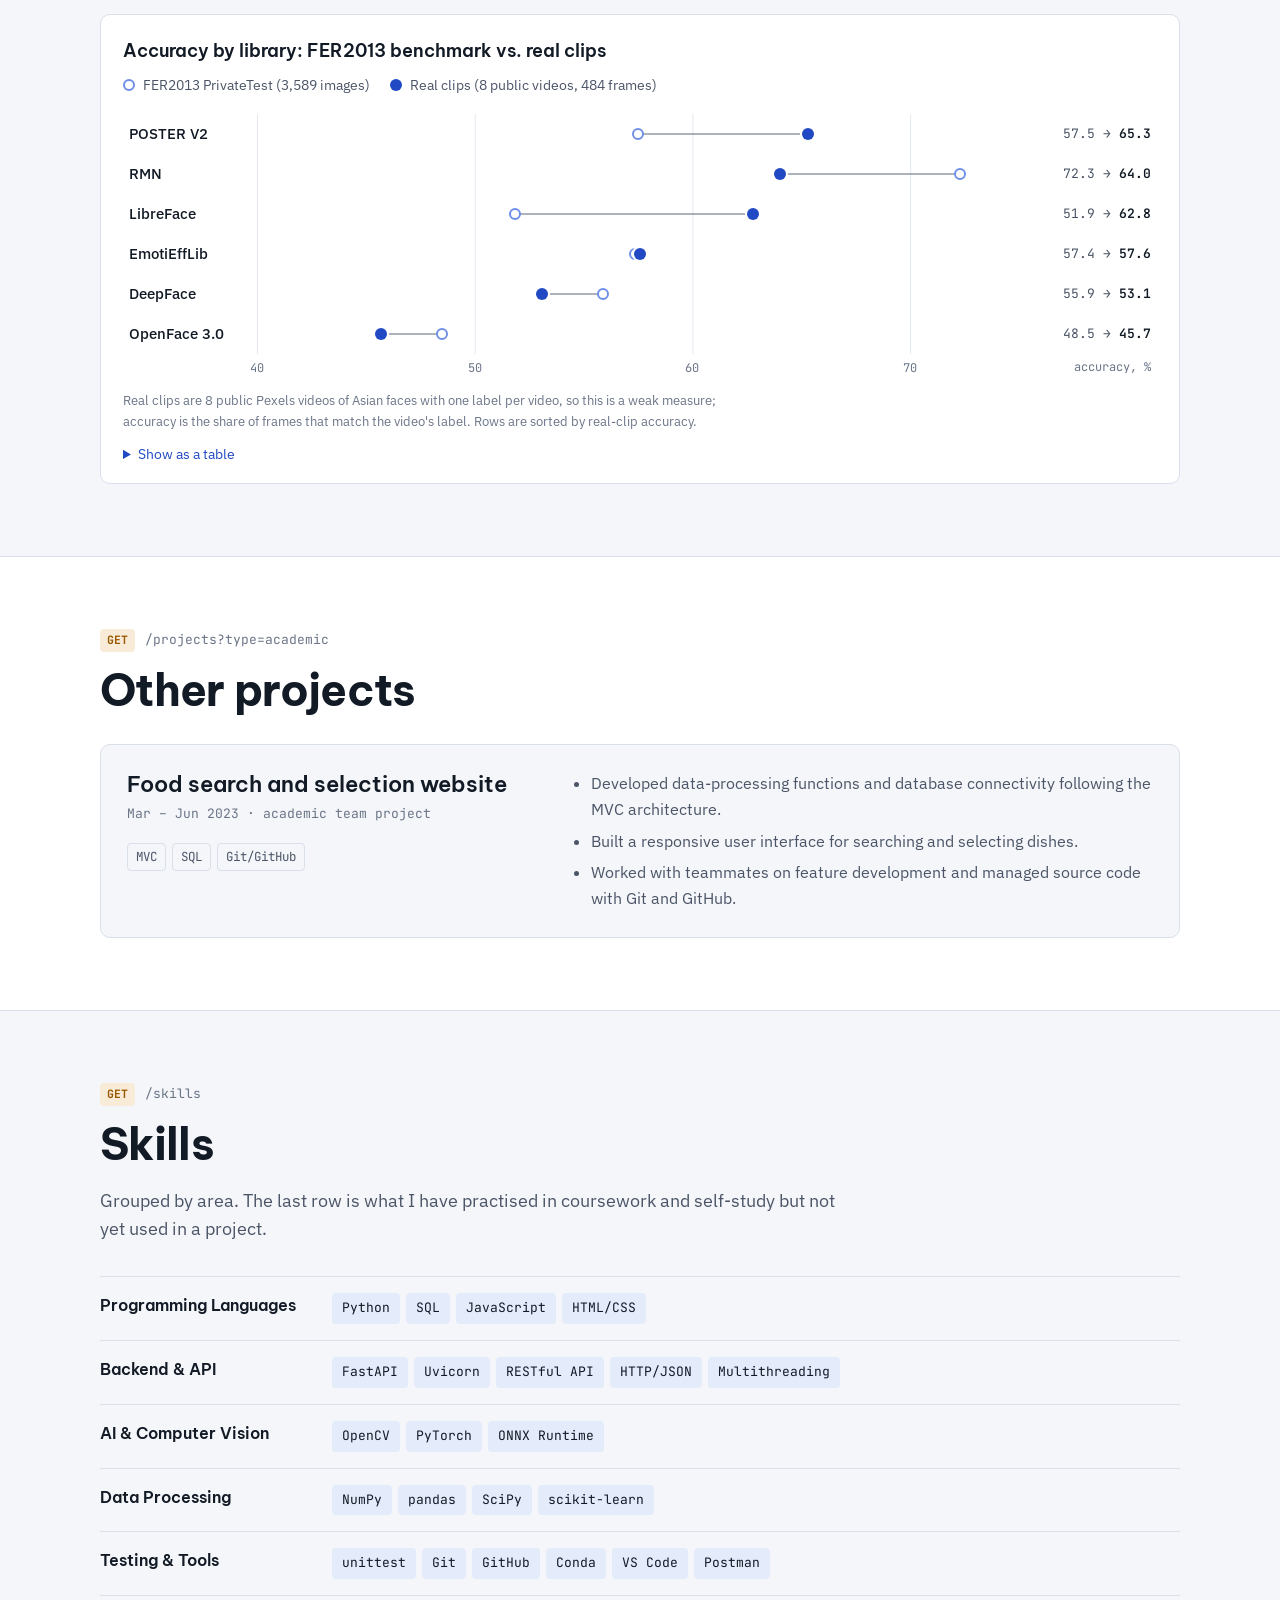
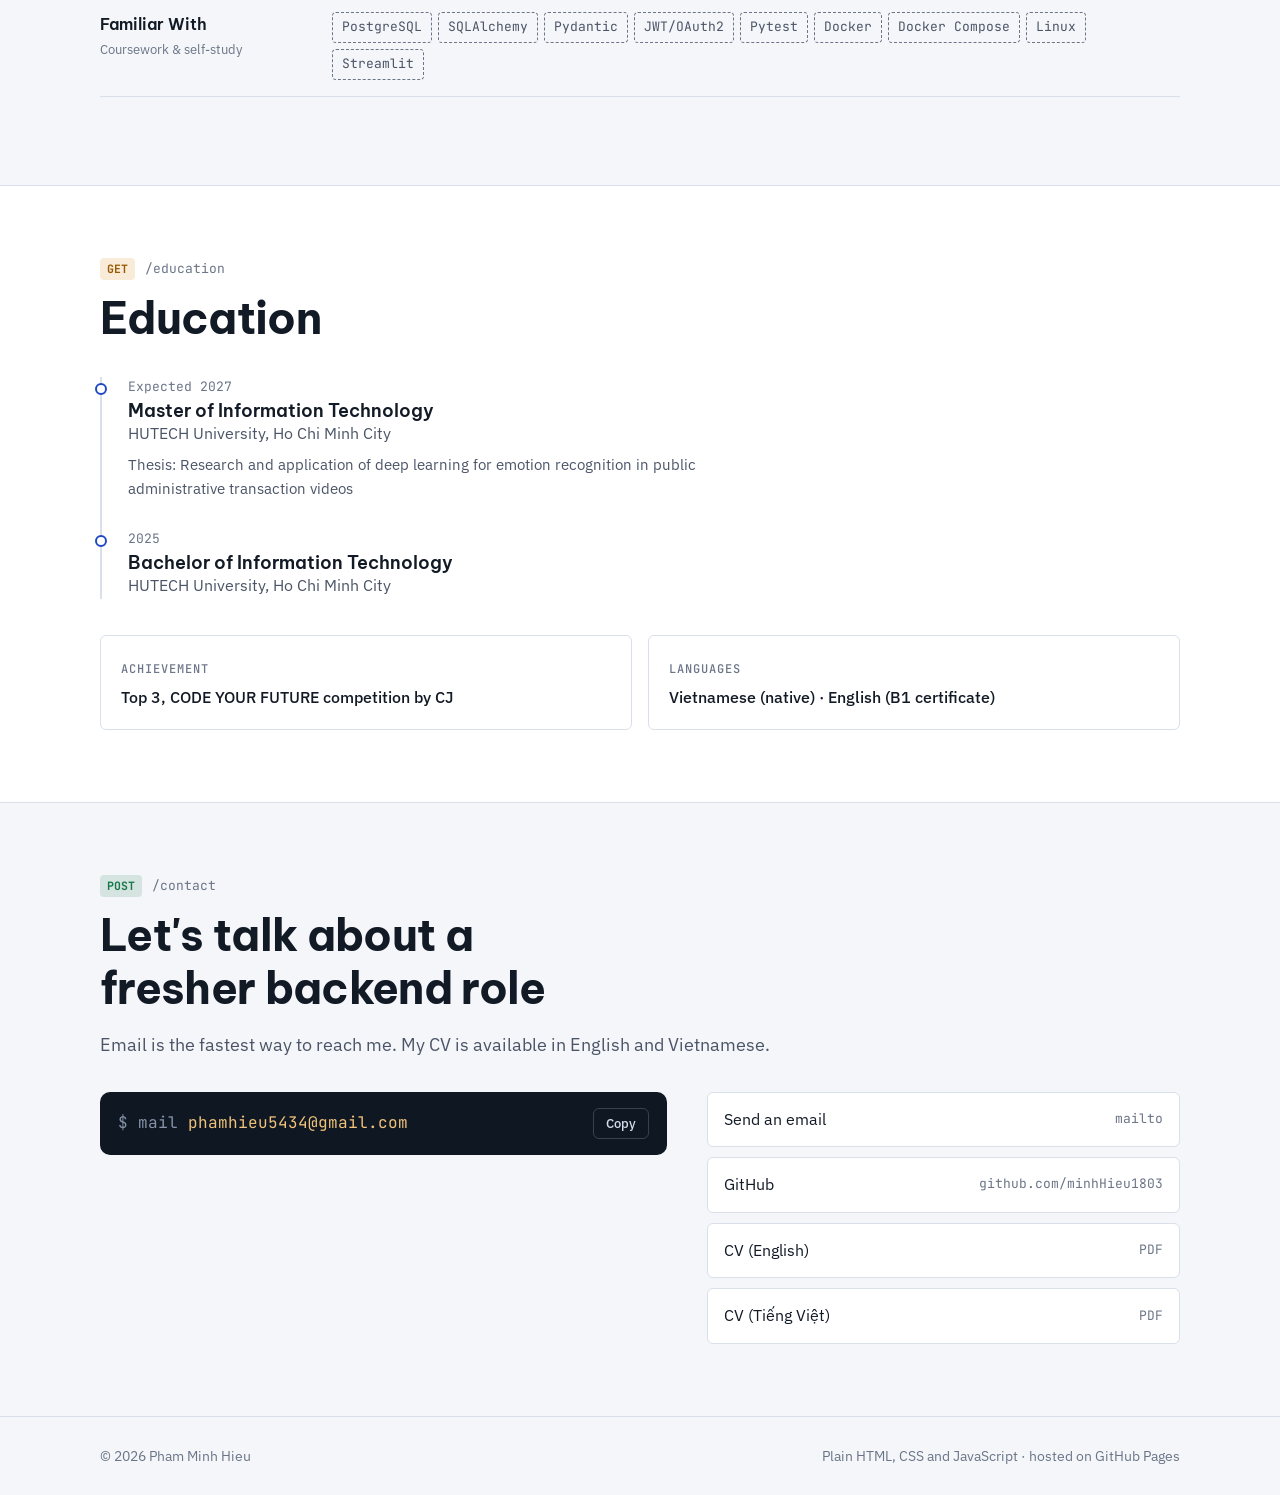
==== commit 20179cff: "Use the dark-background selfie as the profile photo Replaces the ID portrait (cut-out) with the reto" ====
--- a/index.html
+++ b/index.html
@@ -77,8 +77,8 @@
       <div>
         <div class="hero-id">
           <picture>
-            <source srcset="/assets/img/hieu-avatar-cutout-192.webp" type="image/webp">
-            <img class="avatar" src="/assets/img/hieu-avatar-cutout-192.png" width="64" height="64" alt="Phạm Minh Hiếu">
+            <source srcset="/assets/img/hieu-avatar-192.webp" type="image/webp">
+            <img class="avatar" src="/assets/img/hieu-avatar-192.jpg" width="64" height="64" alt="Phạm Minh Hiếu">
           </picture>
           <p class="eyebrow">
             <span class="status"><span lang="en">Open to fresher roles</span><span lang="vi">Sẵn sàng nhận việc</span></span>
@@ -126,8 +126,8 @@
     <div class="wrap about">
       <figure class="about-photo">
         <picture>
-          <source srcset="/assets/img/hieu-portrait-cutout-600.webp" type="image/webp">
-          <img src="/assets/img/hieu-portrait-cutout-600.png" width="600" height="750" alt="Phạm Minh Hiếu" loading="lazy">
+          <source srcset="/assets/img/hieu-photo-600x750.webp" type="image/webp">
+          <img src="/assets/img/hieu-photo-600x750.jpg" width="600" height="750" alt="Phạm Minh Hiếu" loading="lazy">
         </picture>
       </figure>
       <div class="about-text">
--- a/assets/css/style.css
+++ b/assets/css/style.css
@@ -216,7 +216,6 @@
 .hero-id { display: flex; align-items: center; gap: 14px; }
 .avatar {
   width: 64px; height: 64px; border-radius: 50%; object-fit: cover; display: block; flex: none;
-  background: radial-gradient(circle at 50% 35%, var(--surface), var(--accent-soft) 70%);
   border: 2px solid var(--surface); box-shadow: 0 0 0 1px var(--line), 0 6px 16px -8px rgba(9, 20, 40, 0.35);
 }
 .hero h1 { font-size: var(--step-5); font-weight: 700; letter-spacing: -0.02em; margin-top: 14px; }
@@ -282,16 +281,11 @@
   display: grid; grid-template-columns: minmax(0, 300px) minmax(0, 1fr);
   gap: 56px; align-items: center;
 }
-/* cut-out portrait standing in a tinted panel; the head rises above the panel's top edge */
-.about-photo { position: relative; margin: 0; }
-.about-photo::before {
-  content: ""; position: absolute; inset: 20% 0 0 0; border-radius: 12px;
-  background: linear-gradient(165deg, var(--accent-soft), color-mix(in srgb, var(--accent) 22%, var(--accent-soft)));
-  border: 1px solid var(--line);
-}
+.about-photo { margin: 0; }
 .about-photo img {
-  position: relative; display: block; width: 100%; height: auto; aspect-ratio: 4 / 5;
-  clip-path: inset(0 0 0 0 round 0 0 12px 12px);
+  display: block; width: 100%; height: auto; aspect-ratio: 4 / 5; object-fit: cover;
+  border-radius: 12px; border: 1px solid var(--line);
+  box-shadow: 0 18px 40px -26px rgba(9, 20, 40, 0.6);
 }
 .about-text > div p { margin-top: 14px; color: var(--ink-2); font-size: var(--step-1); max-width: 62ch; }
 .about-text h2 { margin-bottom: 4px; }
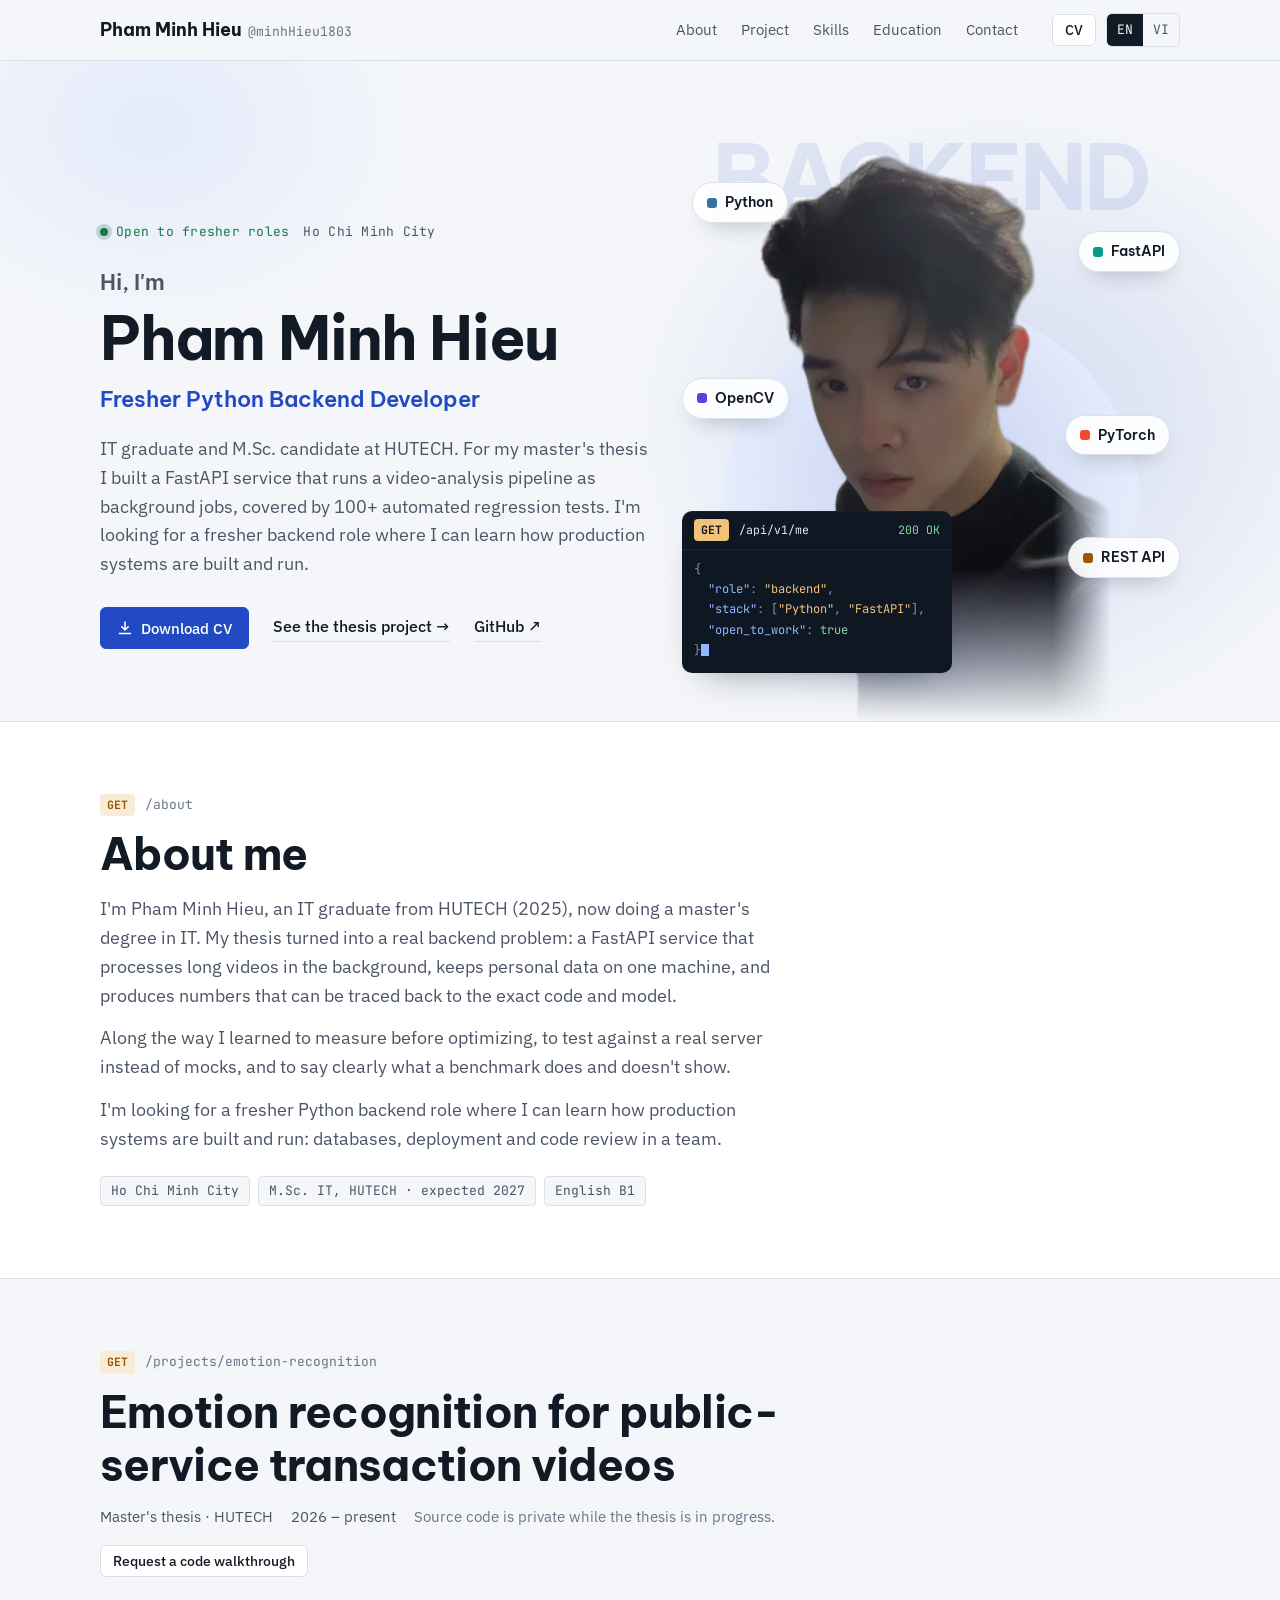
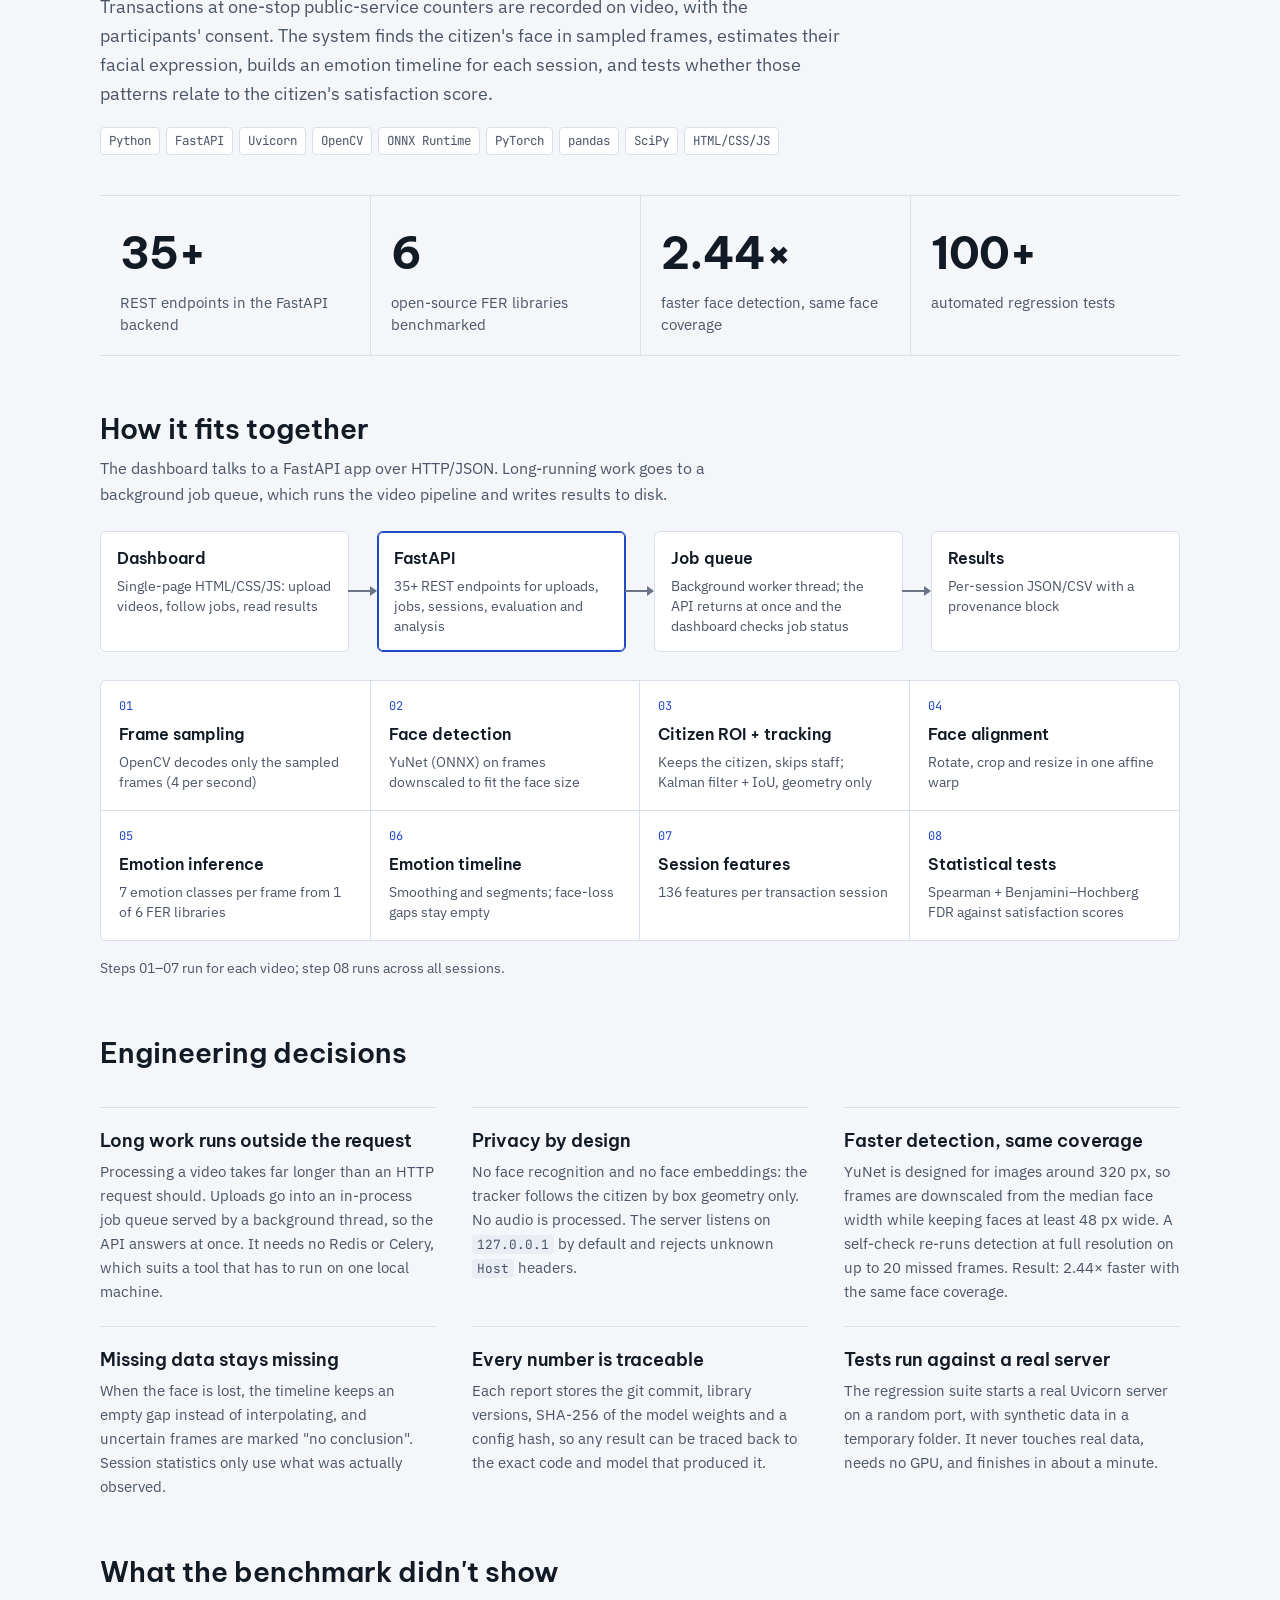
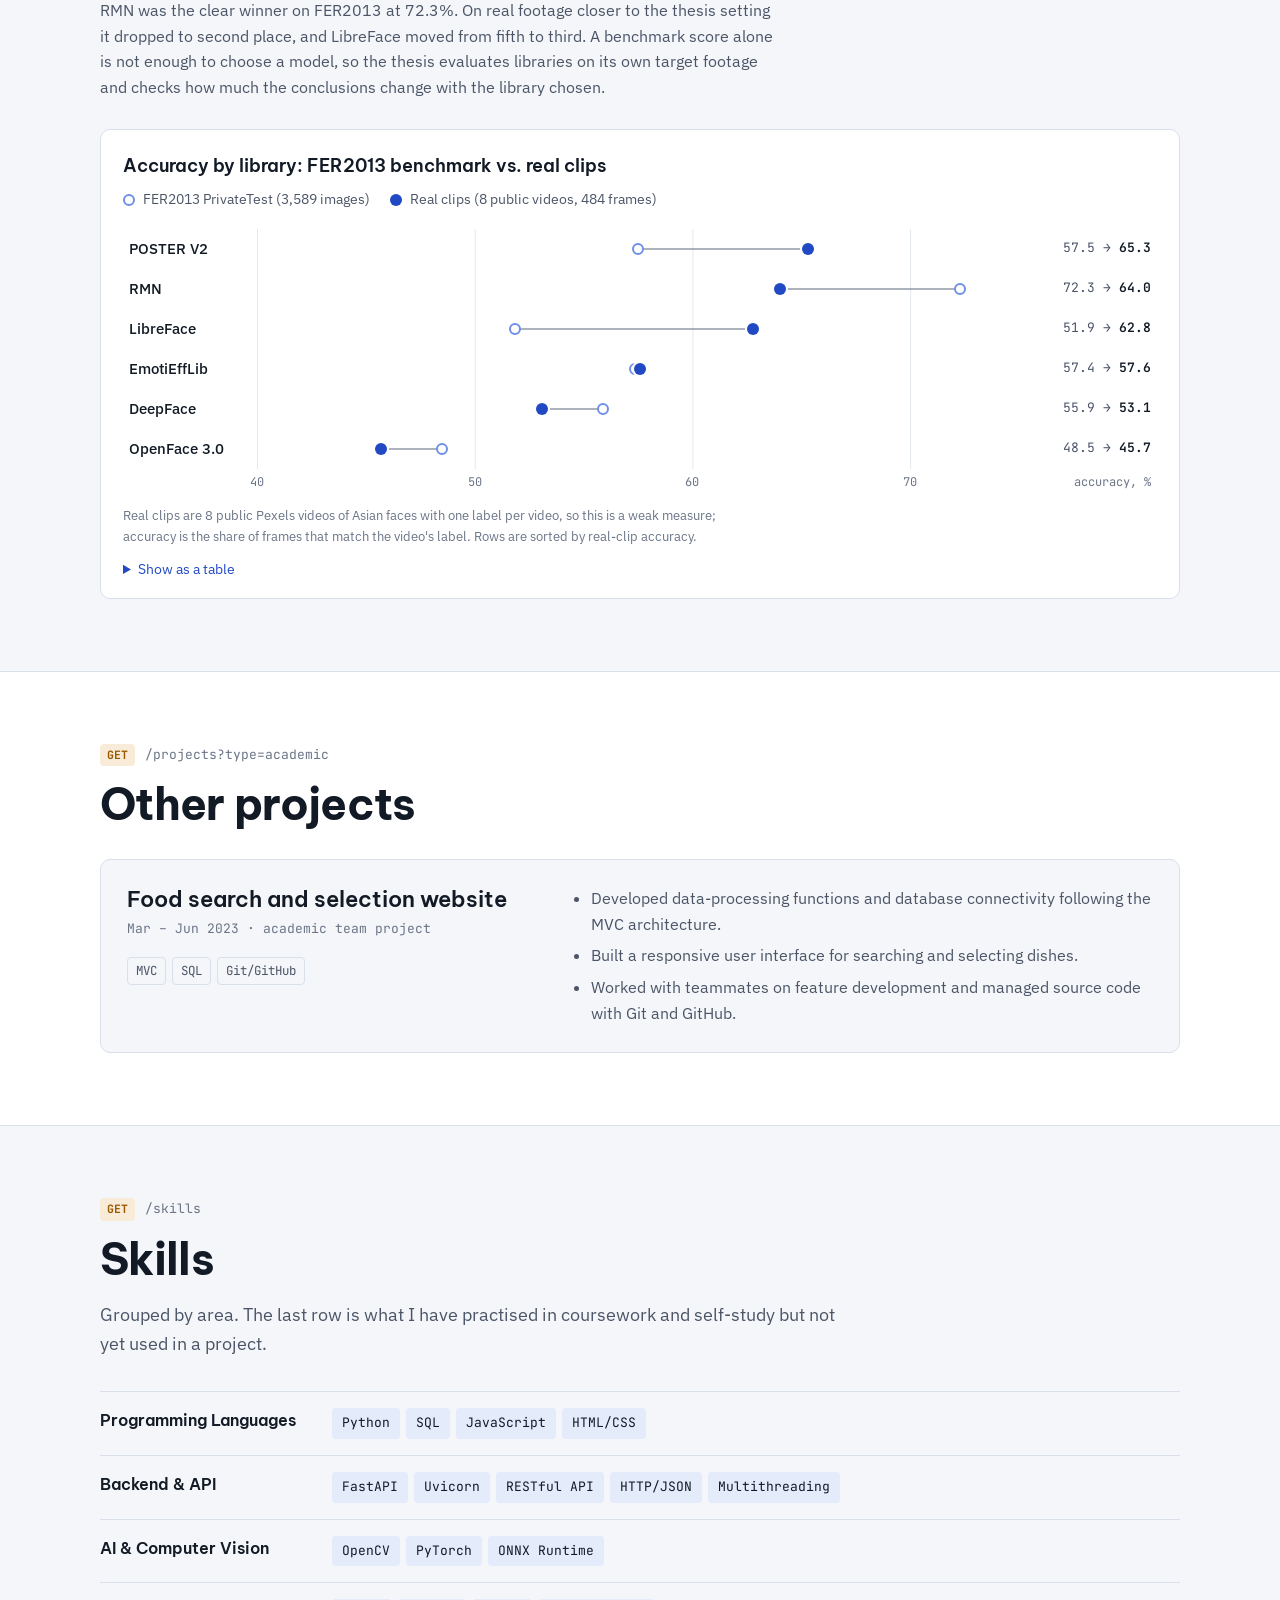
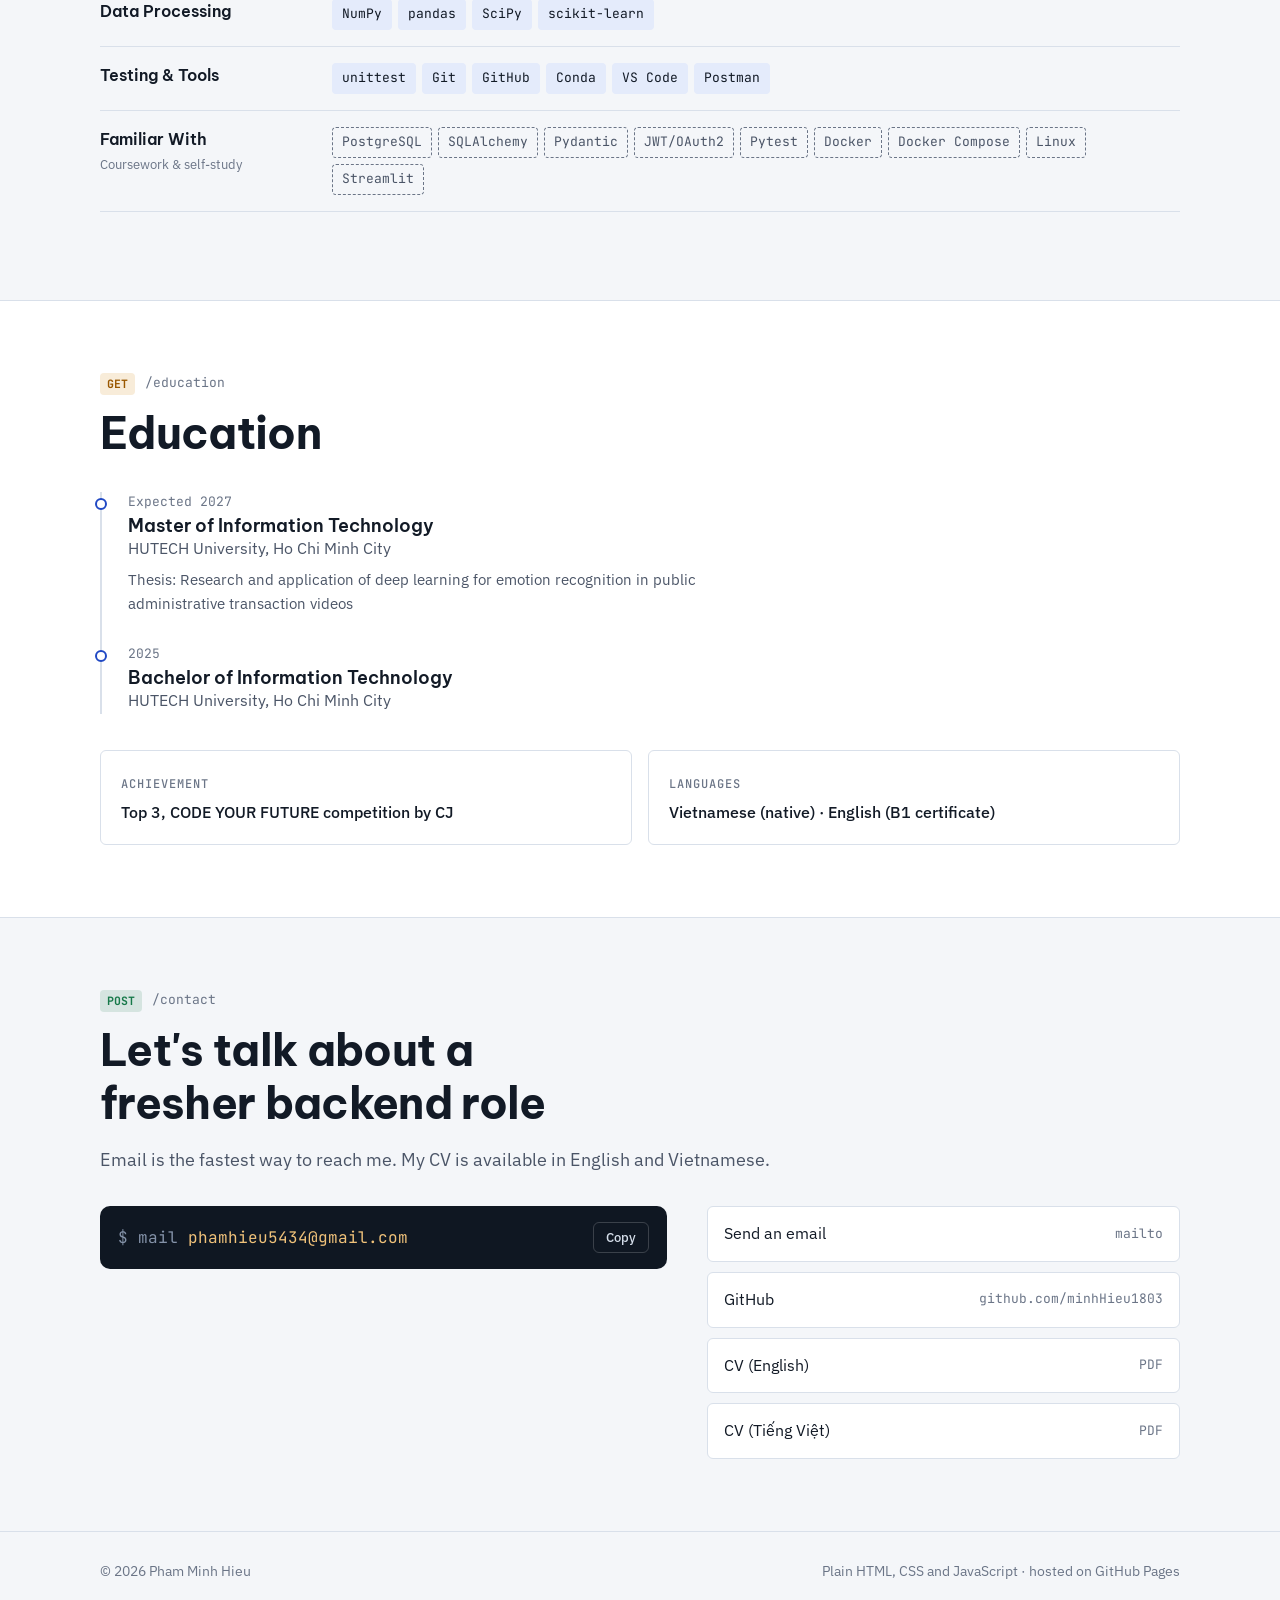
==== commit c44a59c8: "Hero: large cut-out portrait with floating stack chips Following the layout the user picked: the sel" ====
--- a/index.html
+++ b/index.html
@@ -75,16 +75,11 @@
   <section class="hero" id="top">
     <div class="wrap">
       <div>
-        <div class="hero-id">
-          <picture>
-            <source srcset="/assets/img/hieu-avatar-192.webp" type="image/webp">
-            <img class="avatar" src="/assets/img/hieu-avatar-192.jpg" width="64" height="64" alt="Phạm Minh Hiếu">
-          </picture>
-          <p class="eyebrow">
-            <span class="status"><span lang="en">Open to fresher roles</span><span lang="vi">Sẵn sàng nhận việc</span></span>
-            <span lang="en">Ho Chi Minh City</span><span lang="vi">TP. Hồ Chí Minh</span>
-          </p>
-        </div>
+        <p class="eyebrow">
+          <span class="status"><span lang="en">Open to fresher roles</span><span lang="vi">Sẵn sàng nhận việc</span></span>
+          <span lang="en">Ho Chi Minh City</span><span lang="vi">TP. Hồ Chí Minh</span>
+        </p>
+        <p class="hello"><span lang="en">Hi, I'm</span><span lang="vi">Xin chào, tôi là</span></p>
         <h1><span lang="en">Pham Minh Hieu</span><span lang="vi">Phạm Minh Hiếu</span></h1>
         <p class="role"><span lang="en">Fresher Python Backend Developer</span><span lang="vi">Lập trình viên Python Backend (Fresher)</span></p>
         <p class="lead" lang="en">IT graduate and M.Sc. candidate at HUTECH. For my master's thesis I built a FastAPI service that runs a video-analysis pipeline as background jobs, covered by 100+ automated regression tests. I'm looking for a fresher backend role where I can learn how production systems are built and run.</p>
@@ -103,20 +98,29 @@
         </div>
       </div>
 
-      <div class="response" aria-label="Profile summary as a JSON response">
-        <div class="response-head"><span class="verb">GET</span><span class="path">/api/v1/me</span><span class="code">200 OK</span></div>
+      <div class="hero-visual">
+        <span class="stage" aria-hidden="true"></span>
+        <span class="watermark" aria-hidden="true">BACKEND</span>
+        <picture>
+          <source srcset="/assets/img/hieu-hero-900.webp" type="image/webp">
+          <img class="hero-photo" src="/assets/img/hieu-hero-900.png" width="900" height="1470" alt="Phạm Minh Hiếu" fetchpriority="high">
+        </picture>
+        <ul class="float-chips" aria-label="Tech stack">
+          <li class="fc fc-1"><i style="--c: #3572a5"></i>Python</li>
+          <li class="fc fc-2"><i style="--c: #059b8a"></i>FastAPI</li>
+          <li class="fc fc-3"><i style="--c: #5c3ee8"></i>OpenCV</li>
+          <li class="fc fc-4"><i style="--c: #ee4c2c"></i>PyTorch</li>
+          <li class="fc fc-5"><i style="--c: var(--signal)"></i>REST API</li>
+          <li class="fc fc-6"><i style="--c: var(--ok)"></i><span lang="en">100+ tests</span><span lang="vi">100+ bài test</span></li>
+        </ul>
+        <div class="response mini" aria-label="Profile summary as a JSON response">
+          <div class="response-head"><span class="verb">GET</span><span class="path">/api/v1/me</span><span class="code">200 OK</span></div>
 <pre><code><span class="p">{</span>
-  <span class="k">"name"</span><span class="p">:</span> <span class="s">"Pham Minh Hieu"</span><span class="p">,</span>
-  <span class="k">"role"</span><span class="p">:</span> <span class="s">"Fresher Python Backend Developer"</span><span class="p">,</span>
-  <span class="k">"location"</span><span class="p">:</span> <span class="s">"Ho Chi Minh City, VN"</span><span class="p">,</span>
-  <span class="k">"education"</span><span class="p">: {</span>
-    <span class="k">"msc_it"</span><span class="p">:</span> <span class="s">"HUTECH, expected 2027"</span><span class="p">,</span>
-    <span class="k">"bsc_it"</span><span class="p">:</span> <span class="s">"HUTECH, 2025"</span>
-  <span class="p">},</span>
-  <span class="k">"stack"</span><span class="p">: [</span><span class="s">"Python"</span><span class="p">,</span> <span class="s">"FastAPI"</span><span class="p">,</span> <span class="s">"OpenCV"</span><span class="p">,</span> <span class="s">"PyTorch"</span><span class="p">],</span>
-  <span class="k">"languages"</span><span class="p">: [</span><span class="s">"Vietnamese"</span><span class="p">,</span> <span class="s">"English (B1)"</span><span class="p">],</span>
+  <span class="k">"role"</span><span class="p">:</span> <span class="s">"backend"</span><span class="p">,</span>
+  <span class="k">"stack"</span><span class="p">: [</span><span class="s">"Python"</span><span class="p">,</span> <span class="s">"FastAPI"</span><span class="p">],</span>
   <span class="k">"open_to_work"</span><span class="p">:</span> <span class="l">true</span>
 <span class="p">}</span><span class="caret" aria-hidden="true"></span></code></pre>
+        </div>
       </div>
     </div>
   </section>
@@ -124,12 +128,6 @@
   <!-- About -->
   <section class="section alt" id="about">
     <div class="wrap about">
-      <figure class="about-photo">
-        <picture>
-          <source srcset="/assets/img/hieu-photo-600x750.webp" type="image/webp">
-          <img src="/assets/img/hieu-photo-600x750.jpg" width="600" height="750" alt="Phạm Minh Hiếu" loading="lazy">
-        </picture>
-      </figure>
       <div class="about-text">
         <p class="route"><span class="verb-tag">GET</span>/about</p>
         <h2><span lang="en">About me</span><span lang="vi">Giới thiệu</span></h2>
--- a/assets/css/style.css
+++ b/assets/css/style.css
@@ -1,4 +1,5 @@
-/* Layout: a personal page read like API docs. Sticky top bar, hero = intro + a JSON response card,
+/* Layout: a personal page read like API docs. Sticky top bar, hero = intro + a cut-out portrait with
+   floating stack chips and a small JSON response card,
    then each section is an endpoint (method + route above a plain heading). One readable column, wide figures. */
 :root {
   --bg: #f4f6f9;
@@ -199,11 +200,18 @@
 .text-link:hover { border-bottom-color: var(--accent); color: var(--accent); }
 
 /* ---------- hero ---------- */
-.hero { padding-block: 64px 56px; }
+.hero {
+  padding-block: 48px 0; overflow: hidden;
+  background:
+    radial-gradient(42% 70% at 78% 55%, color-mix(in srgb, var(--accent) 16%, transparent), transparent 70%),
+    radial-gradient(30% 45% at 12% 10%, var(--accent-soft), transparent 70%),
+    var(--bg);
+}
 .hero .wrap {
   display: grid; grid-template-columns: minmax(0, 1.05fr) minmax(0, 0.95fr);
-  gap: 48px; align-items: center;
-}
+  gap: 32px; align-items: end;
+}
+.hero .wrap > div:first-child { padding-bottom: 72px; }
 .eyebrow {
   font-family: var(--font-mono); font-size: var(--step--1); color: var(--ink-2);
   letter-spacing: 0.02em; display: flex; flex-wrap: wrap; gap: 6px 14px; align-items: center;
@@ -213,12 +221,8 @@
   content: ""; width: 8px; height: 8px; border-radius: 50%; background: var(--ok);
   box-shadow: 0 0 0 4px color-mix(in srgb, var(--ok) 22%, transparent);
 }
-.hero-id { display: flex; align-items: center; gap: 14px; }
-.avatar {
-  width: 64px; height: 64px; border-radius: 50%; object-fit: cover; display: block; flex: none;
-  border: 2px solid var(--surface); box-shadow: 0 0 0 1px var(--line), 0 6px 16px -8px rgba(9, 20, 40, 0.35);
-}
-.hero h1 { font-size: var(--step-5); font-weight: 700; letter-spacing: -0.02em; margin-top: 14px; }
+.hello { margin-top: 22px; font-family: var(--font-display); font-weight: 600; font-size: var(--step-2); color: var(--ink-2); }
+.hero h1 { font-size: var(--step-5); font-weight: 700; letter-spacing: -0.02em; margin-top: 2px; }
 .hero .role { font-family: var(--font-display); font-weight: 600; font-size: var(--step-2); color: var(--accent); margin-top: 8px; }
 .hero .lead { margin-top: 18px; font-size: var(--step-1); color: var(--ink-2); max-width: 58ch; }
 .hero .actions { display: flex; flex-wrap: wrap; align-items: center; gap: 12px 24px; margin-top: 28px; }
@@ -246,9 +250,63 @@
 @keyframes blink { 50% { opacity: 0; } }
 @media (prefers-reduced-motion: reduce) { .caret { animation: none; } }
 
+/* hero portrait: the cut-out stands on a glow, edges cut by the original frame fade out */
+.hero-visual { position: relative; isolation: isolate; display: flex; justify-content: center; min-width: 0; padding-top: 24px; }
+.hero-visual picture { display: block; width: 100%; display: flex; justify-content: center; }
+.hero-visual .stage {
+  position: absolute; z-index: -1; left: 50%; bottom: 0; transform: translateX(-50%);
+  width: min(420px, 96%); aspect-ratio: 1; border-radius: 50%;
+  background: radial-gradient(circle at 50% 42%, color-mix(in srgb, var(--accent) 26%, var(--surface)) 0%, var(--accent-soft) 62%, transparent 72%);
+}
+.hero-visual .watermark {
+  position: absolute; z-index: -2; top: 4%; left: 50%; transform: translateX(-50%);
+  font-family: var(--font-display); font-weight: 700; font-size: clamp(3.25rem, 7vw, 6.25rem); line-height: 1;
+  letter-spacing: -0.03em; white-space: nowrap; user-select: none;
+  color: color-mix(in srgb, var(--accent) 10%, transparent);
+}
+.hero-photo {
+  display: block; width: min(360px, 80%); height: auto;
+  -webkit-mask-image: linear-gradient(to bottom, #000 74%, transparent 100%), linear-gradient(to left, transparent 0, #000 16%);
+  -webkit-mask-composite: source-in;
+  mask-image: linear-gradient(to bottom, #000 74%, transparent 100%), linear-gradient(to left, transparent 0, #000 16%);
+  mask-composite: intersect;
+}
+.float-chips { position: absolute; inset: 0; margin: 0; padding: 0; list-style: none; pointer-events: none; }
+.fc {
+  position: absolute; display: inline-flex; align-items: center; gap: 8px;
+  padding: 8px 14px; border-radius: 999px; white-space: nowrap;
+  font-family: var(--font-display); font-weight: 600; font-size: 0.875rem; color: var(--ink);
+  background: color-mix(in srgb, var(--surface) 90%, transparent);
+  border: 1px solid var(--line);
+  box-shadow: 0 10px 24px -14px rgba(9, 20, 40, 0.45);
+  backdrop-filter: blur(6px); -webkit-backdrop-filter: blur(6px);
+  animation: bob 6s ease-in-out infinite;
+}
+.fc i { width: 10px; height: 10px; border-radius: 3px; background: var(--c); flex: none; }
+.fc-1 { top: 12%; left: 2%; }
+.fc-2 { top: 20%; right: 0; animation-delay: -1.2s; }
+.fc-3 { top: 44%; left: 0; animation-delay: -2.4s; }
+.fc-4 { top: 50%; right: 2%; animation-delay: -3.6s; }
+.fc-5 { top: 70%; right: 0; animation-delay: -4.8s; }
+.fc-6 { top: 30%; left: 6%; display: none; }
+@keyframes bob { 0%, 100% { transform: translateY(0); } 50% { transform: translateY(-6px); } }
+@media (prefers-reduced-motion: reduce) { .fc { animation: none; } }
+.response.mini {
+  position: absolute; left: 0; bottom: 48px; width: min(270px, 64%);
+  font-size: 0.75rem; line-height: 1.6;
+}
+.response.mini .response-head { padding: 8px 12px; font-size: 0.72rem; }
+.response.mini pre { padding: 10px 12px 12px; }
+
 @media (max-width: 900px) {
-  .hero { padding-block: 40px 40px; }
-  .hero .wrap { grid-template-columns: minmax(0, 1fr); gap: 32px; }
+  .hero { padding-block: 32px 0; }
+  .hero .wrap { grid-template-columns: minmax(0, 1fr); gap: 8px; }
+  .hero .wrap > div:first-child { padding-bottom: 0; }
+  .hero-photo { width: min(330px, 78%); }
+  .hero-visual .stage { width: min(360px, 92%); }
+  .fc { font-size: 0.8125rem; padding: 7px 12px; }
+  .fc-5 { display: none; }
+  .response.mini { bottom: 28px; width: min(230px, 62%); }
 }
 
 /* ---------- sections ---------- */
@@ -276,27 +334,13 @@
 }
 .section.alt .tags li { background: var(--bg); }
 
-/* about: photo + short story */
-.about {
-  display: grid; grid-template-columns: minmax(0, 300px) minmax(0, 1fr);
-  gap: 56px; align-items: center;
-}
-.about-photo { margin: 0; }
-.about-photo img {
-  display: block; width: 100%; height: auto; aspect-ratio: 4 / 5; object-fit: cover;
-  border-radius: 12px; border: 1px solid var(--line);
-  box-shadow: 0 18px 40px -26px rgba(9, 20, 40, 0.6);
-}
+/* about: short story; the photo lives in the hero */
 .about-text > div p { margin-top: 14px; color: var(--ink-2); font-size: var(--step-1); max-width: 62ch; }
 .about-text h2 { margin-bottom: 4px; }
 .facts { display: flex; flex-wrap: wrap; gap: 8px; margin: 22px 0 0; padding: 0; list-style: none; }
 .facts li {
   font-family: var(--font-mono); font-size: 0.8125rem; color: var(--ink-2);
   border: 1px solid var(--line); background: var(--bg); padding: 4px 10px; border-radius: 4px;
-}
-@media (max-width: 860px) {
-  .about { grid-template-columns: minmax(0, 1fr); gap: 28px; }
-  .about-photo { max-width: 260px; }
 }
 
 /* key figures */
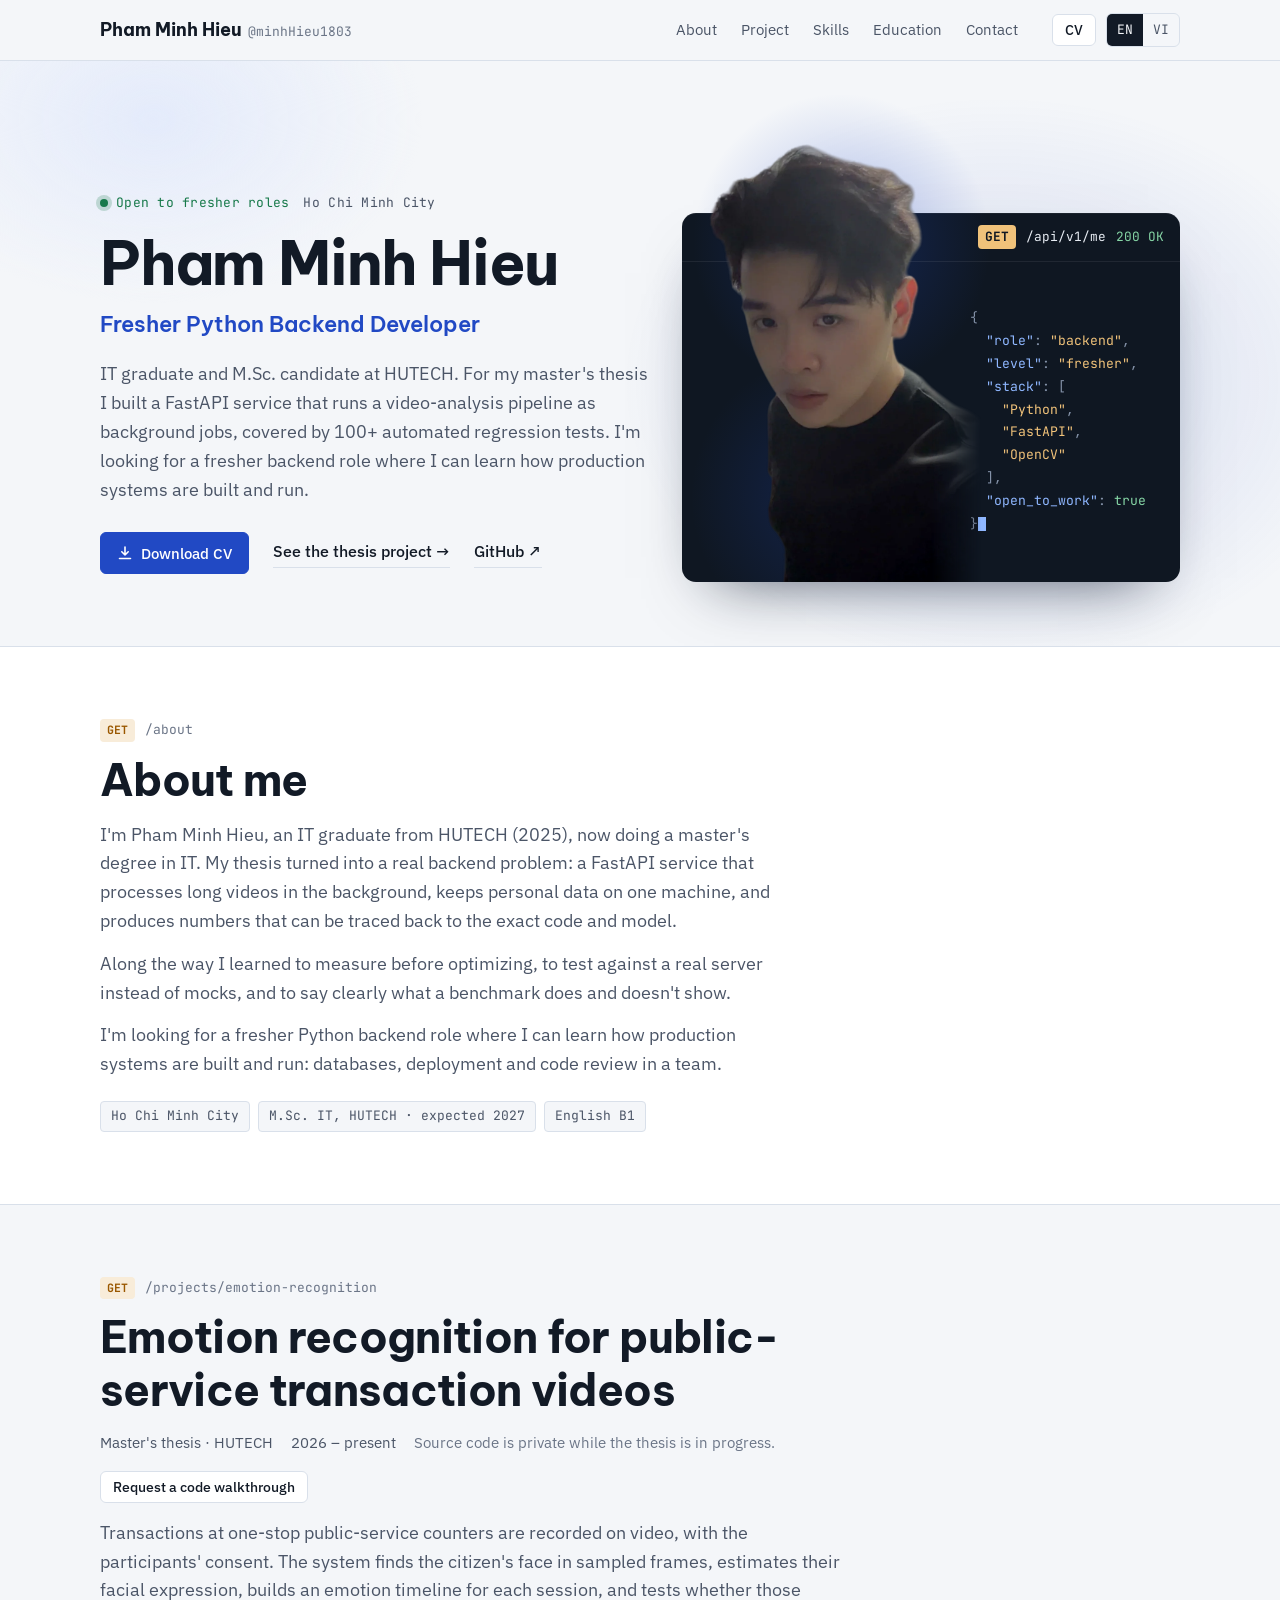
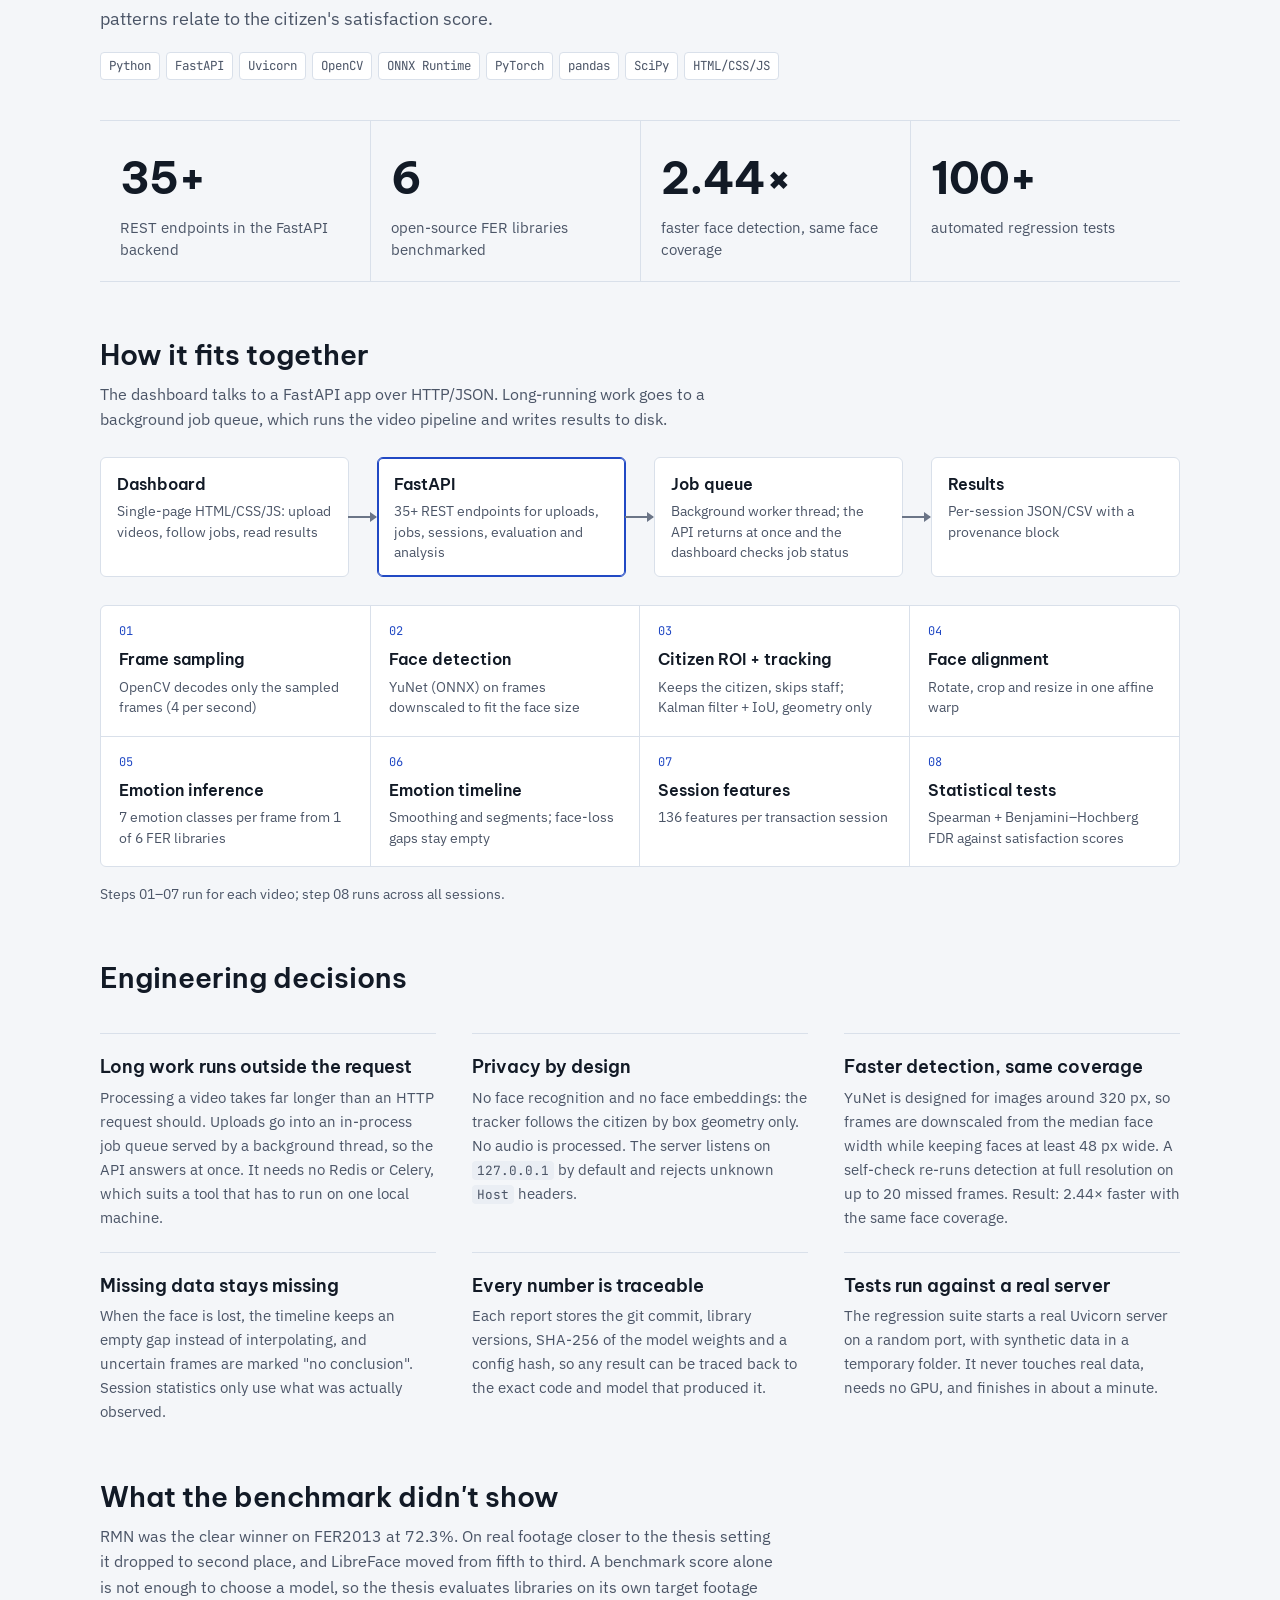
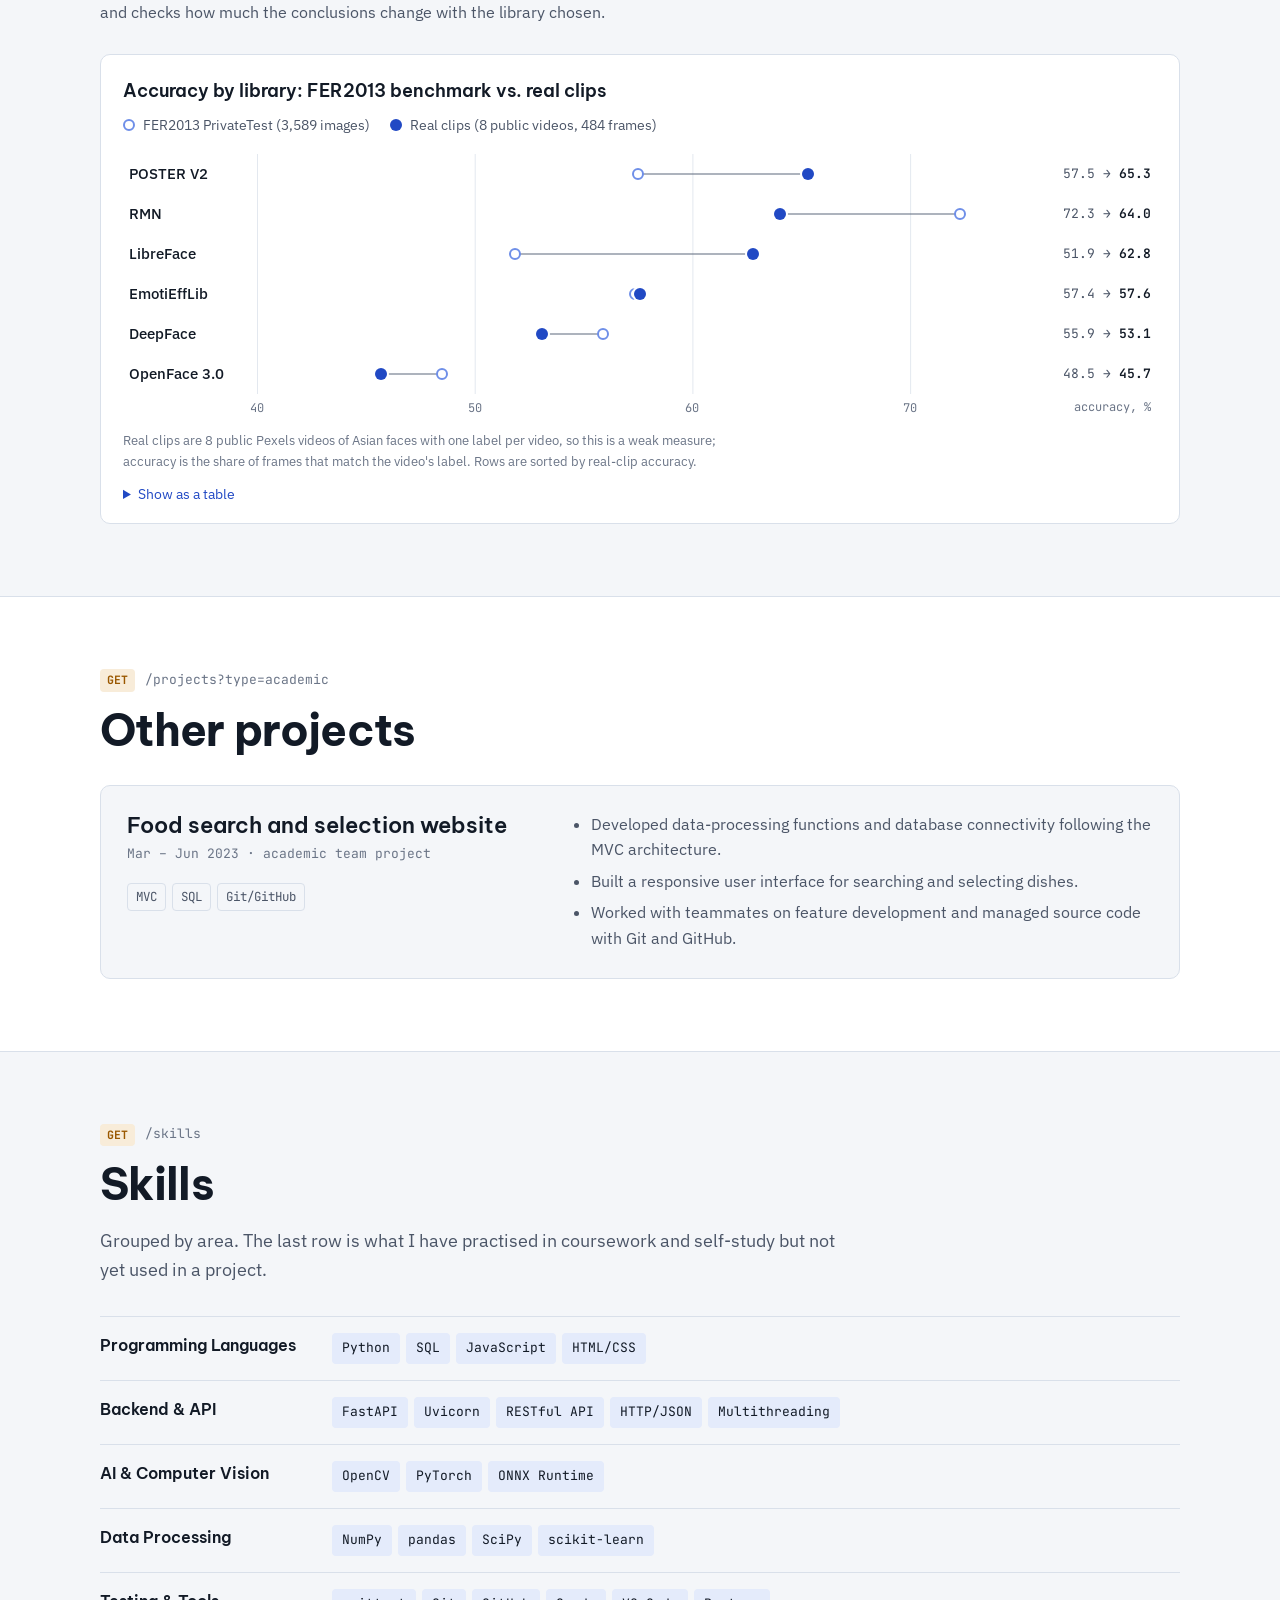
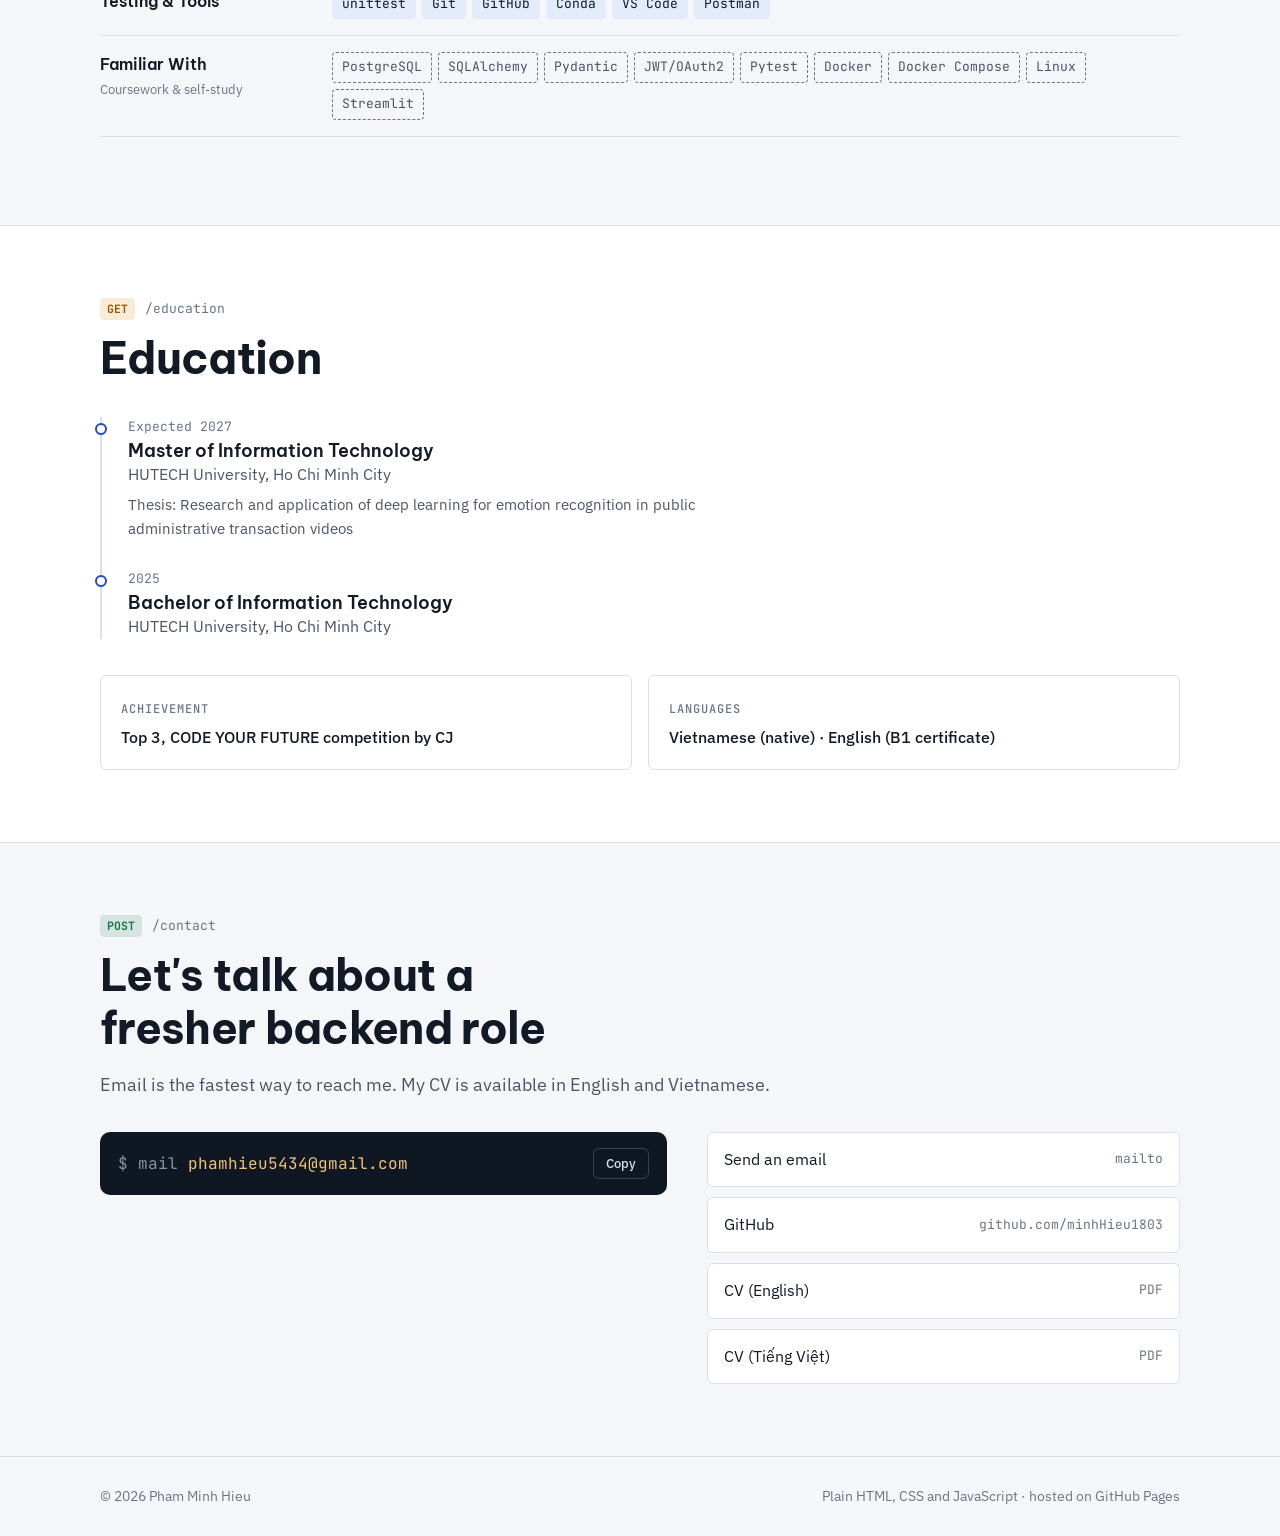
==== commit 41472b93: "Redesign the hero photo as a profile window; fix layout bugs found in QA - Hero: the portrait is now" ====
--- a/index.html
+++ b/index.html
@@ -65,6 +65,8 @@
       <a href="#skills"><span lang="en">Skills</span><span lang="vi">Kỹ năng</span></a>
       <a href="#education"><span lang="en">Education</span><span lang="vi">Học vấn</span></a>
       <a href="#contact"><span lang="en">Contact</span><span lang="vi">Liên hệ</span></a>
+      <a lang="en" href="/cv/PhamMinhHieu_CV_Python_Backend_EN.pdf" download>Download CV (PDF)</a>
+      <a lang="vi" href="/cv/PhamMinhHieu_CV_Python_Backend_VI.pdf" download>Tải CV (PDF)</a>
     </div>
   </div>
 </header>
@@ -79,7 +81,6 @@
           <span class="status"><span lang="en">Open to fresher roles</span><span lang="vi">Sẵn sàng nhận việc</span></span>
           <span lang="en">Ho Chi Minh City</span><span lang="vi">TP. Hồ Chí Minh</span>
         </p>
-        <p class="hello"><span lang="en">Hi, I'm</span><span lang="vi">Xin chào, tôi là</span></p>
         <h1><span lang="en">Pham Minh Hieu</span><span lang="vi">Phạm Minh Hiếu</span></h1>
         <p class="role"><span lang="en">Fresher Python Backend Developer</span><span lang="vi">Lập trình viên Python Backend (Fresher)</span></p>
         <p class="lead" lang="en">IT graduate and M.Sc. candidate at HUTECH. For my master's thesis I built a FastAPI service that runs a video-analysis pipeline as background jobs, covered by 100+ automated regression tests. I'm looking for a fresher backend role where I can learn how production systems are built and run.</p>
@@ -99,28 +100,29 @@
       </div>
 
       <div class="hero-visual">
-        <span class="stage" aria-hidden="true"></span>
-        <span class="watermark" aria-hidden="true">BACKEND</span>
-        <picture>
-          <source srcset="/assets/img/hieu-hero-900.webp" type="image/webp">
-          <img class="hero-photo" src="/assets/img/hieu-hero-900.png" width="900" height="1470" alt="Phạm Minh Hiếu" fetchpriority="high">
-        </picture>
-        <ul class="float-chips" aria-label="Tech stack">
-          <li class="fc fc-1"><i style="--c: #3572a5"></i>Python</li>
-          <li class="fc fc-2"><i style="--c: #059b8a"></i>FastAPI</li>
-          <li class="fc fc-3"><i style="--c: #5c3ee8"></i>OpenCV</li>
-          <li class="fc fc-4"><i style="--c: #ee4c2c"></i>PyTorch</li>
-          <li class="fc fc-5"><i style="--c: var(--signal)"></i>REST API</li>
-          <li class="fc fc-6"><i style="--c: var(--ok)"></i><span lang="en">100+ tests</span><span lang="vi">100+ bài test</span></li>
-        </ul>
-        <div class="response mini" aria-label="Profile summary as a JSON response">
-          <div class="response-head"><span class="verb">GET</span><span class="path">/api/v1/me</span><span class="code">200 OK</span></div>
-<pre><code><span class="p">{</span>
+        <figure class="profile-window" aria-label="Profile summary as an API response">
+          <div class="pw-head">
+            <span class="verb">GET</span><span class="path">/api/v1/me</span><span class="code">200 OK</span>
+          </div>
+          <div class="pw-body">
+            <div class="pw-photo">
+              <picture>
+                <source srcset="/assets/img/hieu-hero-900.webp" type="image/webp">
+                <img src="/assets/img/hieu-hero-900.png" width="900" height="1470" alt="Phạm Minh Hiếu" fetchpriority="high">
+              </picture>
+            </div>
+<pre class="pw-json"><code><span class="p">{</span>
   <span class="k">"role"</span><span class="p">:</span> <span class="s">"backend"</span><span class="p">,</span>
-  <span class="k">"stack"</span><span class="p">: [</span><span class="s">"Python"</span><span class="p">,</span> <span class="s">"FastAPI"</span><span class="p">],</span>
+  <span class="k">"level"</span><span class="p">:</span> <span class="s">"fresher"</span><span class="p">,</span>
+  <span class="k">"stack"</span><span class="p">: [</span>
+    <span class="s">"Python"</span><span class="p">,</span>
+    <span class="s">"FastAPI"</span><span class="p">,</span>
+    <span class="s">"OpenCV"</span>
+  <span class="p">],</span>
   <span class="k">"open_to_work"</span><span class="p">:</span> <span class="l">true</span>
 <span class="p">}</span><span class="caret" aria-hidden="true"></span></code></pre>
-        </div>
+          </div>
+        </figure>
       </div>
     </div>
   </section>
--- a/assets/css/style.css
+++ b/assets/css/style.css
@@ -1,5 +1,5 @@
-/* Layout: a personal page read like API docs. Sticky top bar, hero = intro + a cut-out portrait with
-   floating stack chips and a small JSON response card,
+/* Layout: a personal page read like API docs. Sticky top bar, hero = intro + a "profile window":
+   the GET /api/v1/me response, with the cut-out portrait stepping out of its top edge,
    then each section is an endpoint (method + route above a plain heading). One readable column, wide figures. */
 :root {
   --bg: #f4f6f9;
@@ -171,13 +171,17 @@
   position: absolute; width: 1px; height: 1px; padding: 0; margin: -1px;
   overflow: hidden; clip: rect(0 0 0 0); white-space: nowrap; border: 0;
 }
-@media (max-width: 760px) {
+@media (max-width: 900px) {
   .nav { display: none; }
   .top-actions { margin-left: auto; gap: 8px; }
   .menu-btn { display: inline-flex; }
 }
 @media (max-width: 480px) {
   .brand > span { display: none; }
+}
+@media (max-width: 400px) {
+  .topbar .wrap { gap: 12px; }
+  .top-actions > a.btn { display: none; }   /* the CV link is in the menu and in the hero */
 }
 
 /* ---------- buttons ---------- */
@@ -201,7 +205,7 @@
 
 /* ---------- hero ---------- */
 .hero {
-  padding-block: 48px 0; overflow: hidden;
+  padding-block: 40px 64px; overflow: hidden;
   background:
     radial-gradient(42% 70% at 78% 55%, color-mix(in srgb, var(--accent) 16%, transparent), transparent 70%),
     radial-gradient(30% 45% at 12% 10%, var(--accent-soft), transparent 70%),
@@ -211,7 +215,7 @@
   display: grid; grid-template-columns: minmax(0, 1.05fr) minmax(0, 0.95fr);
   gap: 32px; align-items: end;
 }
-.hero .wrap > div:first-child { padding-bottom: 72px; }
+.hero .wrap > div:first-child { padding-bottom: 8px; }
 .eyebrow {
   font-family: var(--font-mono); font-size: var(--step--1); color: var(--ink-2);
   letter-spacing: 0.02em; display: flex; flex-wrap: wrap; gap: 6px 14px; align-items: center;
@@ -221,8 +225,7 @@
   content: ""; width: 8px; height: 8px; border-radius: 50%; background: var(--ok);
   box-shadow: 0 0 0 4px color-mix(in srgb, var(--ok) 22%, transparent);
 }
-.hello { margin-top: 22px; font-family: var(--font-display); font-weight: 600; font-size: var(--step-2); color: var(--ink-2); }
-.hero h1 { font-size: var(--step-5); font-weight: 700; letter-spacing: -0.02em; margin-top: 2px; }
+.hero h1 { font-size: var(--step-5); font-weight: 700; letter-spacing: -0.02em; margin-top: 14px; }
 .hero .role { font-family: var(--font-display); font-weight: 600; font-size: var(--step-2); color: var(--accent); margin-top: 8px; }
 .hero .lead { margin-top: 18px; font-size: var(--step-1); color: var(--ink-2); max-width: 58ch; }
 .hero .actions { display: flex; flex-wrap: wrap; align-items: center; gap: 12px 24px; margin-top: 28px; }
@@ -250,63 +253,73 @@
 @keyframes blink { 50% { opacity: 0; } }
 @media (prefers-reduced-motion: reduce) { .caret { animation: none; } }
 
-/* hero portrait: the cut-out stands on a glow, edges cut by the original frame fade out */
-.hero-visual { position: relative; isolation: isolate; display: flex; justify-content: center; min-width: 0; padding-top: 24px; }
-.hero-visual picture { display: block; width: 100%; display: flex; justify-content: center; }
-.hero-visual .stage {
-  position: absolute; z-index: -1; left: 50%; bottom: 0; transform: translateX(-50%);
-  width: min(420px, 96%); aspect-ratio: 1; border-radius: 50%;
-  background: radial-gradient(circle at 50% 42%, color-mix(in srgb, var(--accent) 26%, var(--surface)) 0%, var(--accent-soft) 62%, transparent 72%);
-}
-.hero-visual .watermark {
-  position: absolute; z-index: -2; top: 4%; left: 50%; transform: translateX(-50%);
-  font-family: var(--font-display); font-weight: 700; font-size: clamp(3.25rem, 7vw, 6.25rem); line-height: 1;
-  letter-spacing: -0.03em; white-space: nowrap; user-select: none;
-  color: color-mix(in srgb, var(--accent) 10%, transparent);
-}
-.hero-photo {
-  display: block; width: min(360px, 80%); height: auto;
-  -webkit-mask-image: linear-gradient(to bottom, #000 74%, transparent 100%), linear-gradient(to left, transparent 0, #000 16%);
-  -webkit-mask-composite: source-in;
-  mask-image: linear-gradient(to bottom, #000 74%, transparent 100%), linear-gradient(to left, transparent 0, #000 16%);
-  mask-composite: intersect;
-}
-.float-chips { position: absolute; inset: 0; margin: 0; padding: 0; list-style: none; pointer-events: none; }
-.fc {
-  position: absolute; display: inline-flex; align-items: center; gap: 8px;
-  padding: 8px 14px; border-radius: 999px; white-space: nowrap;
-  font-family: var(--font-display); font-weight: 600; font-size: 0.875rem; color: var(--ink);
-  background: color-mix(in srgb, var(--surface) 90%, transparent);
-  border: 1px solid var(--line);
-  box-shadow: 0 10px 24px -14px rgba(9, 20, 40, 0.45);
-  backdrop-filter: blur(6px); -webkit-backdrop-filter: blur(6px);
-  animation: bob 6s ease-in-out infinite;
-}
-.fc i { width: 10px; height: 10px; border-radius: 3px; background: var(--c); flex: none; }
-.fc-1 { top: 12%; left: 2%; }
-.fc-2 { top: 20%; right: 0; animation-delay: -1.2s; }
-.fc-3 { top: 44%; left: 0; animation-delay: -2.4s; }
-.fc-4 { top: 50%; right: 2%; animation-delay: -3.6s; }
-.fc-5 { top: 70%; right: 0; animation-delay: -4.8s; }
-.fc-6 { top: 30%; left: 6%; display: none; }
-@keyframes bob { 0%, 100% { transform: translateY(0); } 50% { transform: translateY(-6px); } }
-@media (prefers-reduced-motion: reduce) { .fc { animation: none; } }
-.response.mini {
-  position: absolute; left: 0; bottom: 48px; width: min(270px, 64%);
-  font-size: 0.75rem; line-height: 1.6;
-}
-.response.mini .response-head { padding: 8px 12px; font-size: 0.72rem; }
-.response.mini pre { padding: 10px 12px 12px; }
+/* hero visual: the profile is the API response. The cut-out sits inside a dark code window and
+   its head rises above the window's top edge; the window clips it at the sides and bottom. */
+.hero-visual { position: relative; min-width: 0; padding-top: 112px; }
+.profile-window {
+  position: relative; margin: 0; isolation: isolate;
+  background: var(--code-bg); color: var(--code-ink); border-radius: 14px;
+  box-shadow: 0 1px 0 rgba(255,255,255,0.05) inset, 0 28px 60px -32px rgba(9, 20, 40, 0.7);
+}
+.profile-window::before {
+  /* soft light behind the head, so dark hair separates from the page and from the window */
+  content: ""; position: absolute; z-index: -1; left: 0; top: -130px; width: 64%; aspect-ratio: 1;
+  border-radius: 50%; pointer-events: none;
+  background: radial-gradient(circle, color-mix(in srgb, var(--accent) 32%, transparent), transparent 66%);
+}
+.pw-head {
+  position: relative; display: flex; align-items: center; gap: 10px;
+  padding: 12px 16px; border-bottom: 1px solid rgba(255,255,255,0.07);
+  font-family: var(--font-mono); font-size: 0.8rem;
+}
+.pw-head .verb { color: #0f1722; background: #f0c27a; font-weight: 700; padding: 2px 7px; border-radius: 4px; margin-left: auto; }
+.pw-head .path { color: #e7ecf3; }
+.pw-head .code { color: #86d6a6; }
+.pw-body { position: relative; min-height: 320px; display: flex; align-items: center; }
+.pw-photo {
+  /* anchored to the window floor; free to rise above the window, cut only at the floor */
+  position: absolute; z-index: 2; left: 4%; bottom: 0; width: 56%;
+  clip-path: inset(-600px -200px 0 -200px);
+  pointer-events: none;
+}
+.pw-photo::before {
+  /* light inside the window, behind the shoulders */
+  content: ""; position: absolute; z-index: -1; left: -6%; right: -6%; bottom: 0; height: 62%;
+  background: radial-gradient(60% 70% at 45% 70%, color-mix(in srgb, var(--accent) 24%, transparent), transparent 72%);
+}
+.pw-photo picture { display: block; }
+.pw-photo img {
+  display: block; width: 100%; height: auto;
+  -webkit-mask-image: linear-gradient(to left, transparent 0, #000 18%);
+  mask-image: linear-gradient(to left, transparent 0, #000 18%);
+}
+.pw-json {
+  margin: 0 0 0 57%; padding: 22px 18px 24px 4px; overflow-x: auto; min-width: 0;
+  font-family: var(--font-mono); font-size: 0.82rem; line-height: 1.75;
+}
+.pw-json .k { color: var(--code-key); }
+.pw-json .s { color: var(--code-str); }
+.pw-json .l { color: var(--code-lit); }
+.pw-json .p { color: var(--code-punc); }
 
 @media (max-width: 900px) {
-  .hero { padding-block: 32px 0; }
-  .hero .wrap { grid-template-columns: minmax(0, 1fr); gap: 8px; }
+  .hero { padding-block: 32px 48px; }
+  .hero .wrap { grid-template-columns: minmax(0, 1fr); gap: 8px; align-items: start; }
   .hero .wrap > div:first-child { padding-bottom: 0; }
-  .hero-photo { width: min(330px, 78%); }
-  .hero-visual .stage { width: min(360px, 92%); }
-  .fc { font-size: 0.8125rem; padding: 7px 12px; }
-  .fc-5 { display: none; }
-  .response.mini { bottom: 28px; width: min(230px, 62%); }
+  .hero-visual { padding-top: 96px; max-width: 480px; }
+}
+@media (max-width: 480px) {
+  .hero-visual { padding-top: 120px; }
+  .pw-body { min-height: 176px; }
+  .pw-photo { width: 60%; left: 0; }
+  /* text sits above the faded right edge of the photo, so the JSON keeps its full width */
+  .pw-json { position: relative; z-index: 3; margin-left: 50%; font-size: 0.62rem; line-height: 1.7; padding: 14px 8px 16px 2px; }
+  .pw-head { font-size: 0.72rem; padding: 10px 12px; }
+}
+@media (max-width: 360px) {
+  .pw-head .verb { display: none; }   /* the head covers it at this width */
+  .pw-photo { width: 64%; }
+  .pw-json { font-size: 0.6rem; }
 }
 
 /* ---------- sections ---------- */
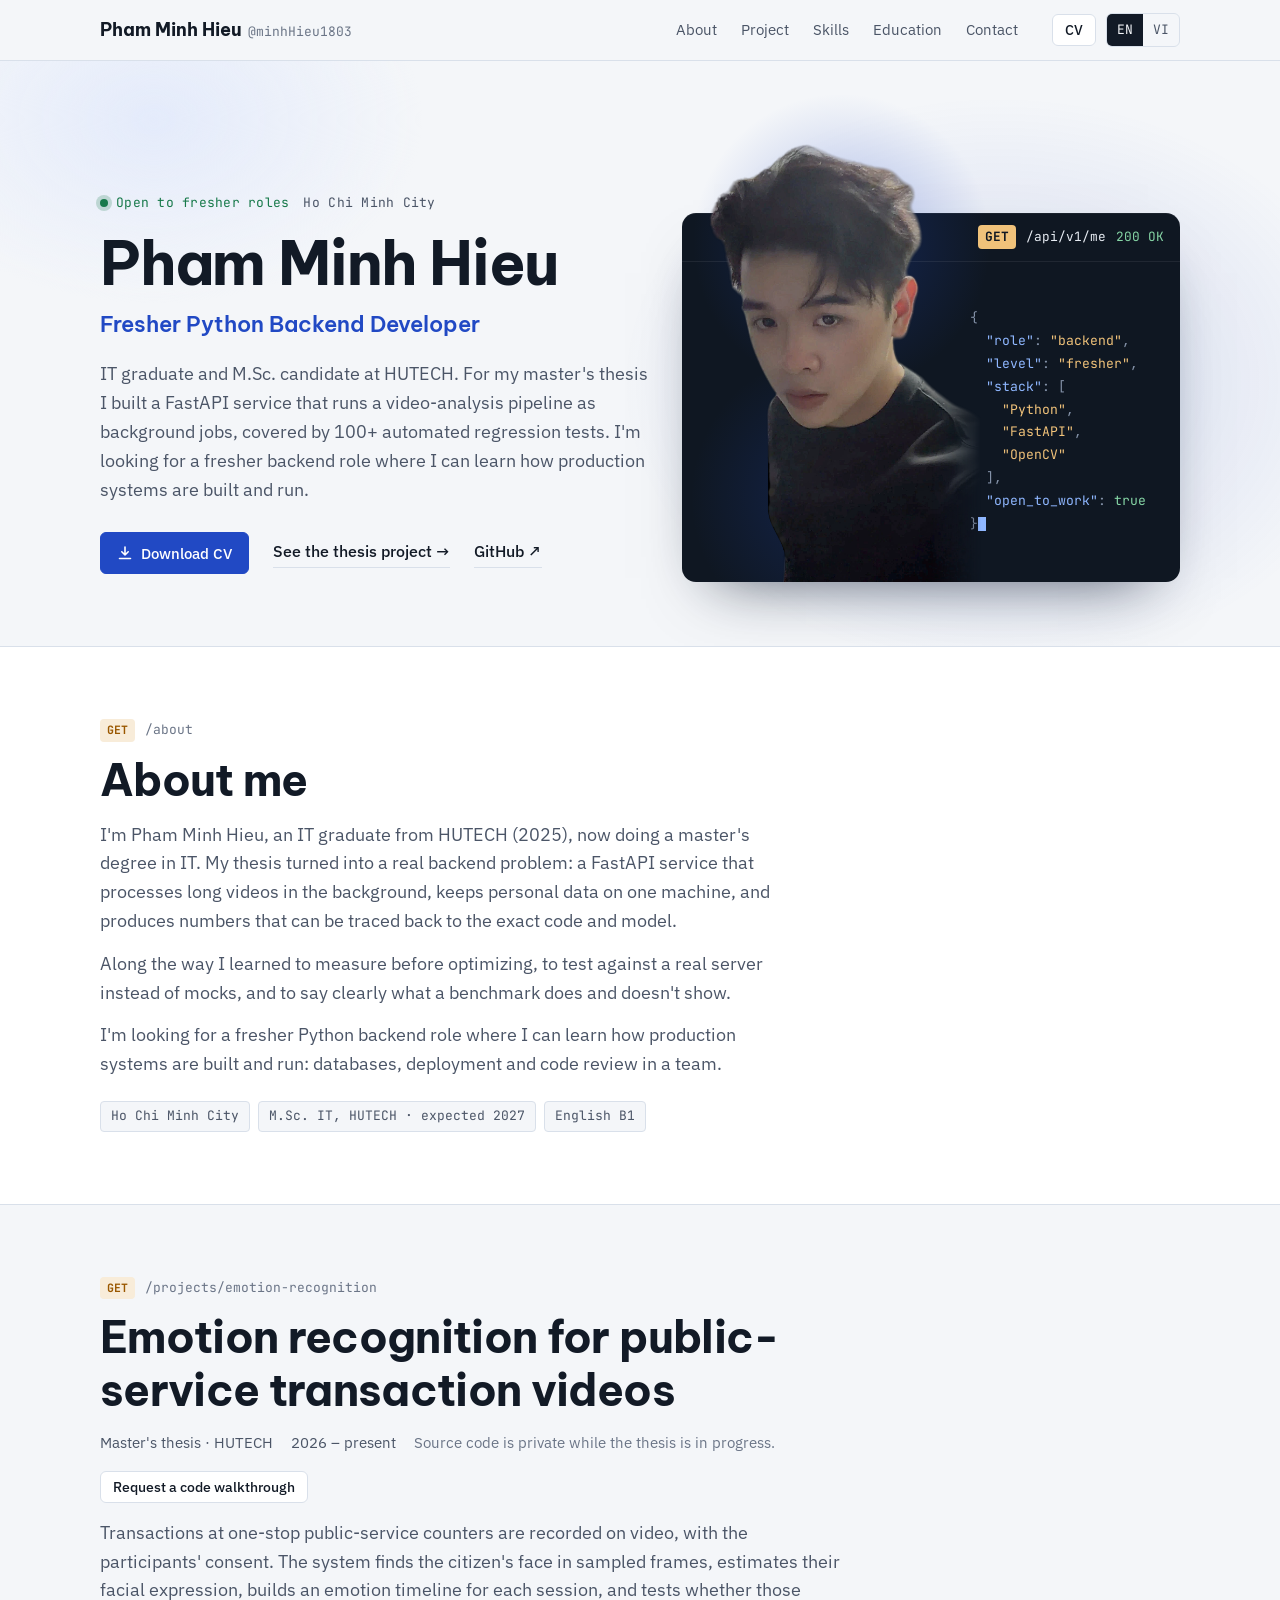
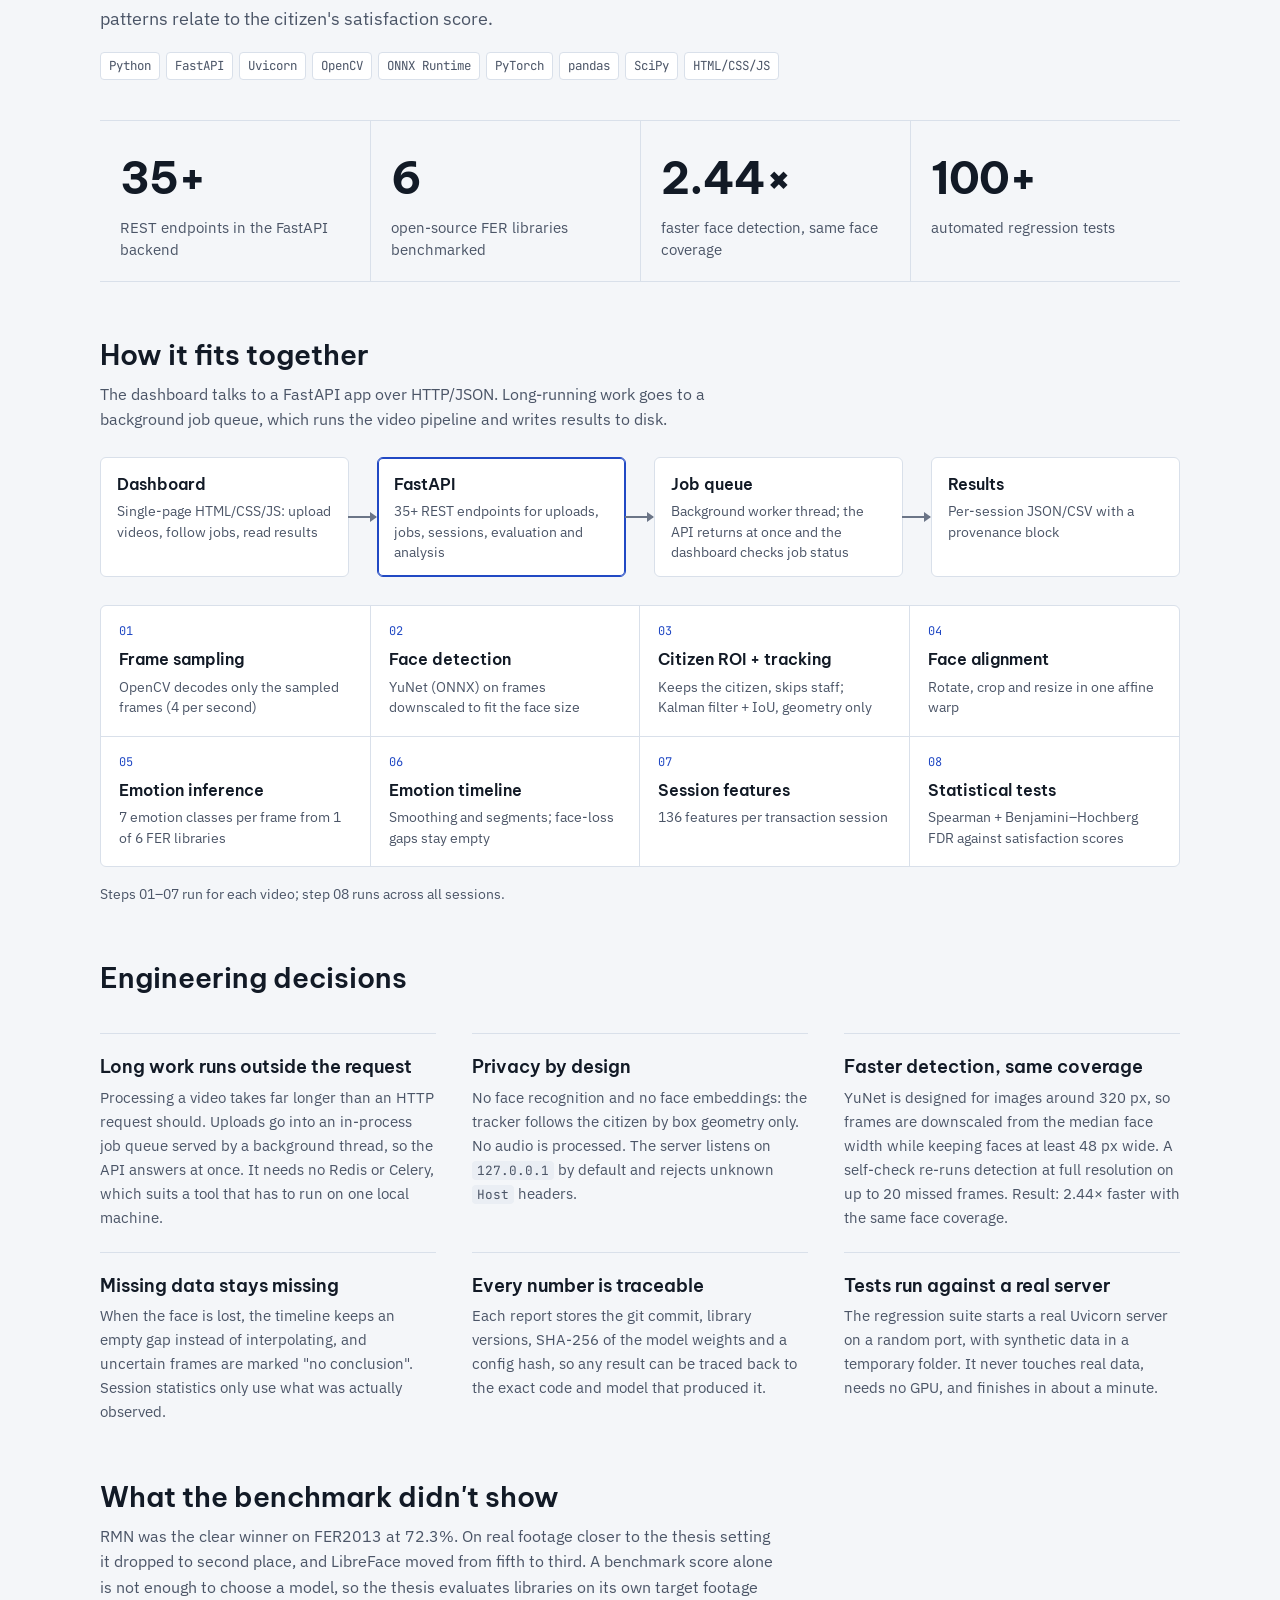
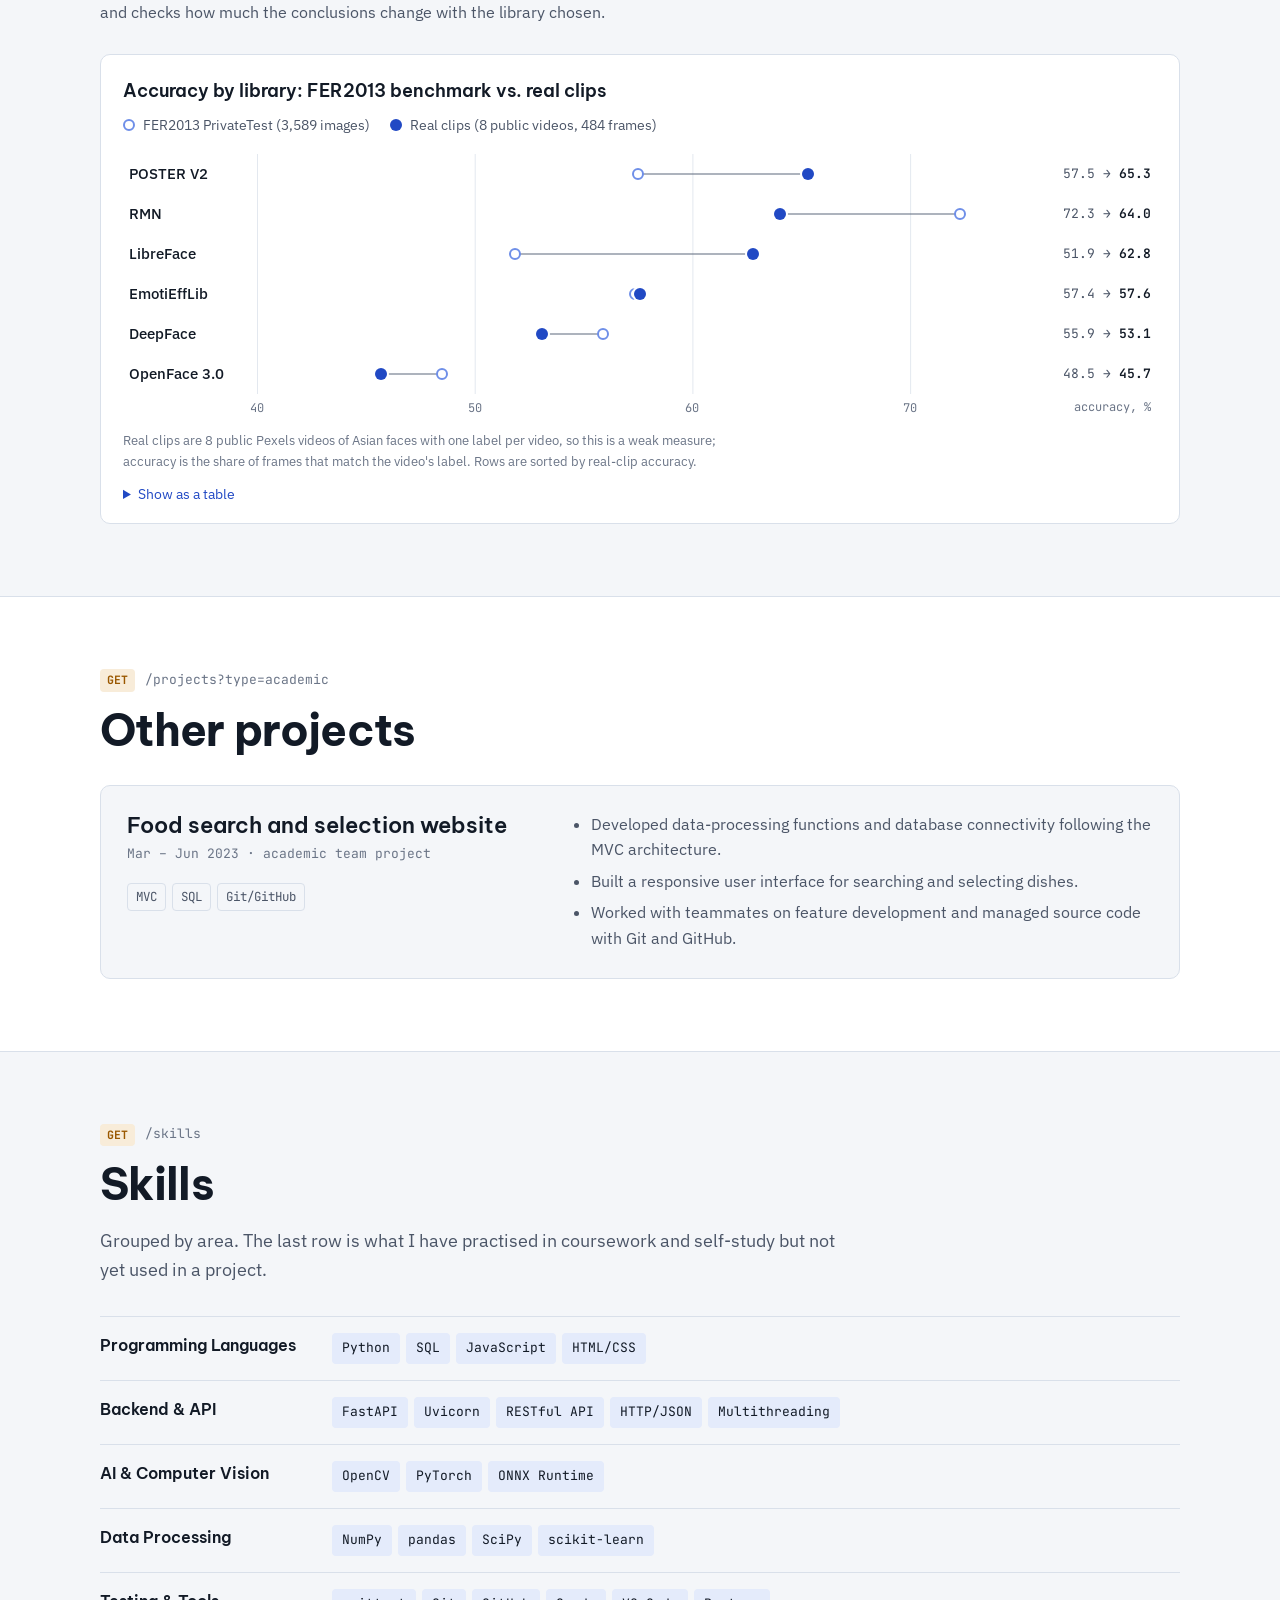
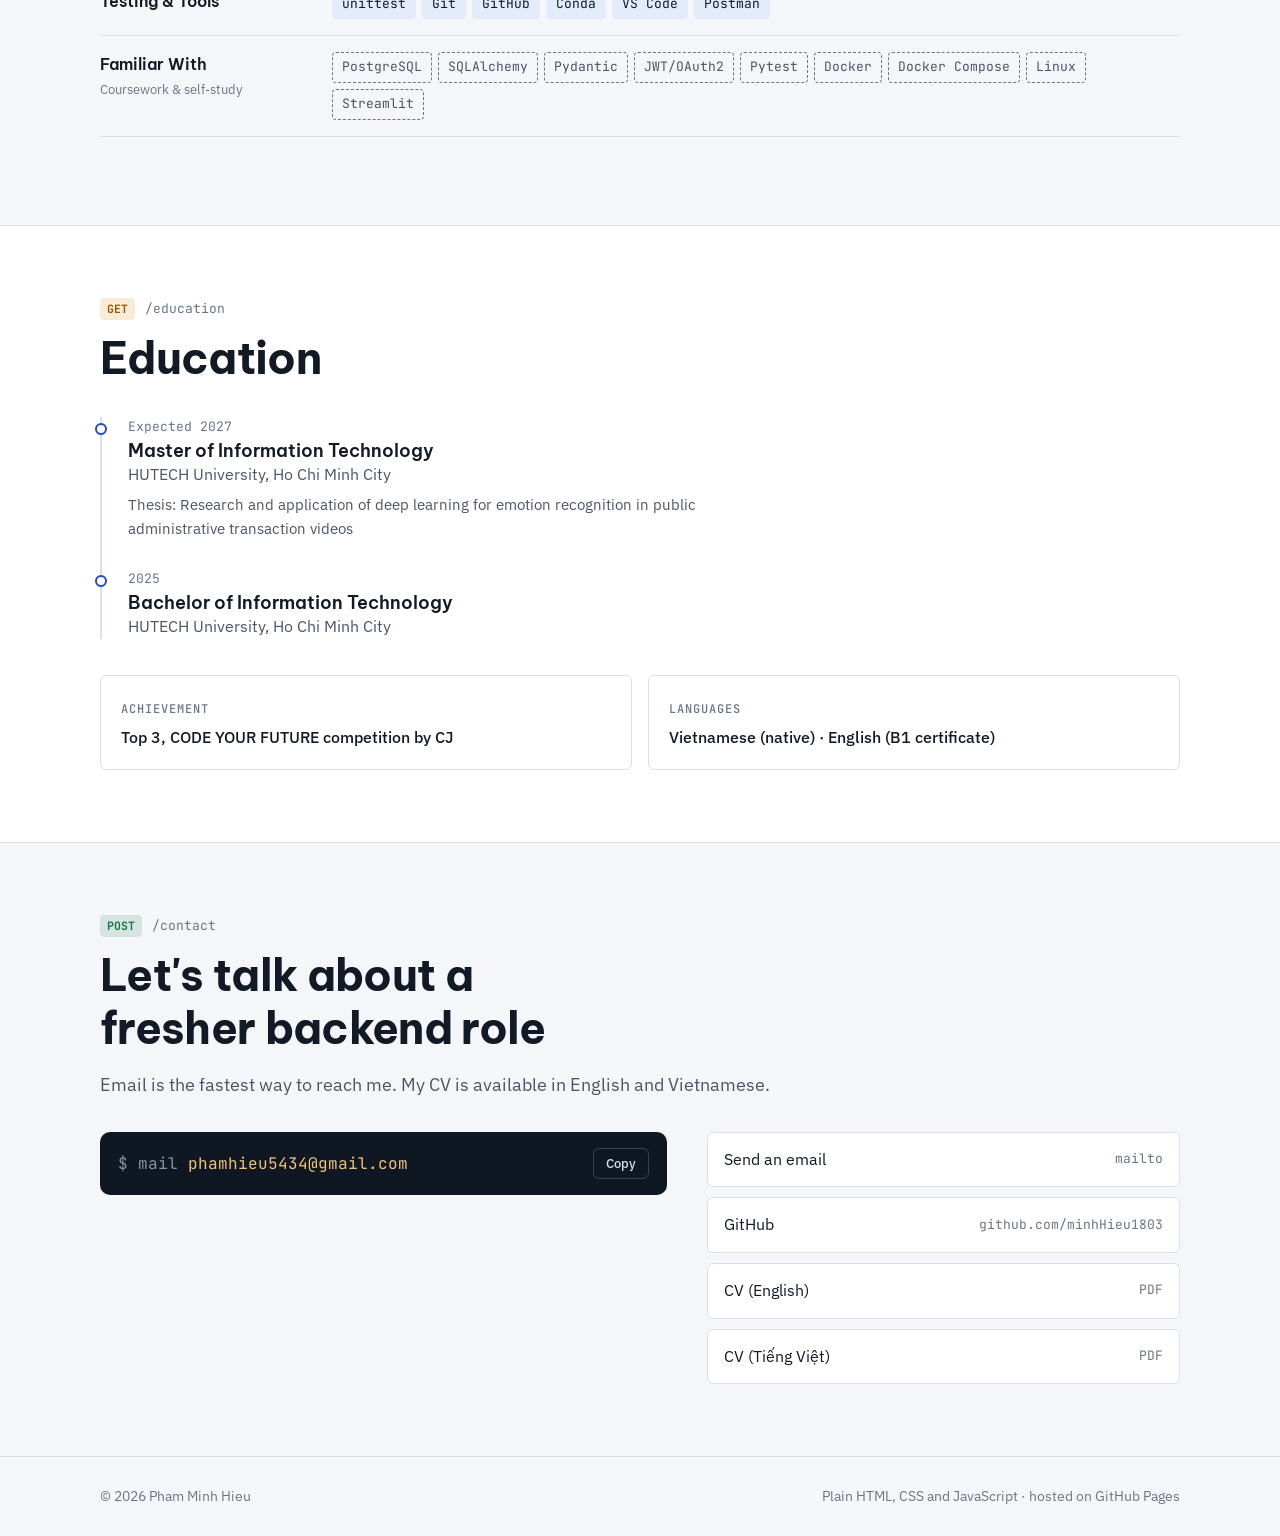
==== commit 515102a1: "Sharpest hero portrait and a smoother shirt outline - Shirt: the left outline where the arm meets th" ====
--- a/index.html
+++ b/index.html
@@ -107,8 +107,8 @@
           <div class="pw-body">
             <div class="pw-photo">
               <picture>
-                <source srcset="/assets/img/hieu-hero-900.webp" type="image/webp">
-                <img src="/assets/img/hieu-hero-900.png" width="900" height="1470" alt="Phạm Minh Hiếu" fetchpriority="high">
+                <source srcset="/assets/img/hieu-hero.webp" type="image/webp">
+                <img src="/assets/img/hieu-hero.png" width="1035" height="1690" alt="Phạm Minh Hiếu" fetchpriority="high">
               </picture>
             </div>
 <pre class="pw-json"><code><span class="p">{</span>
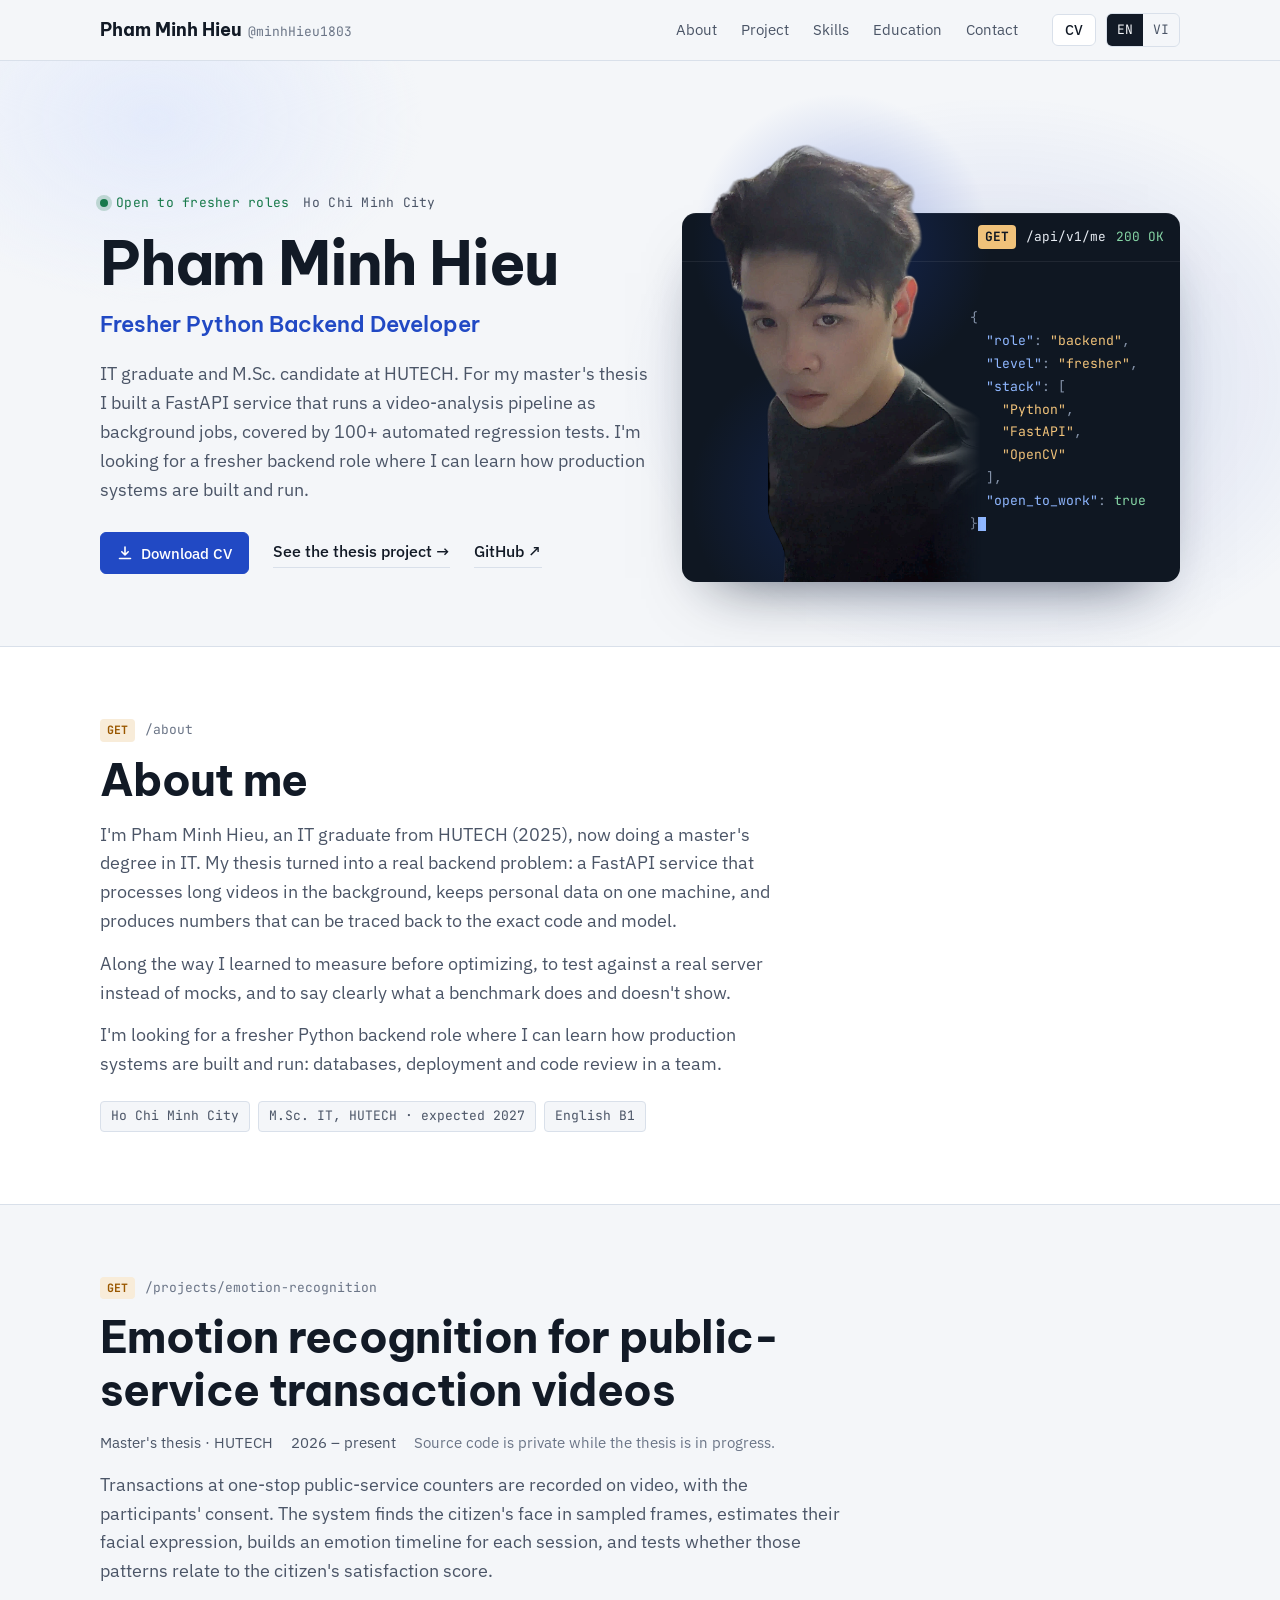
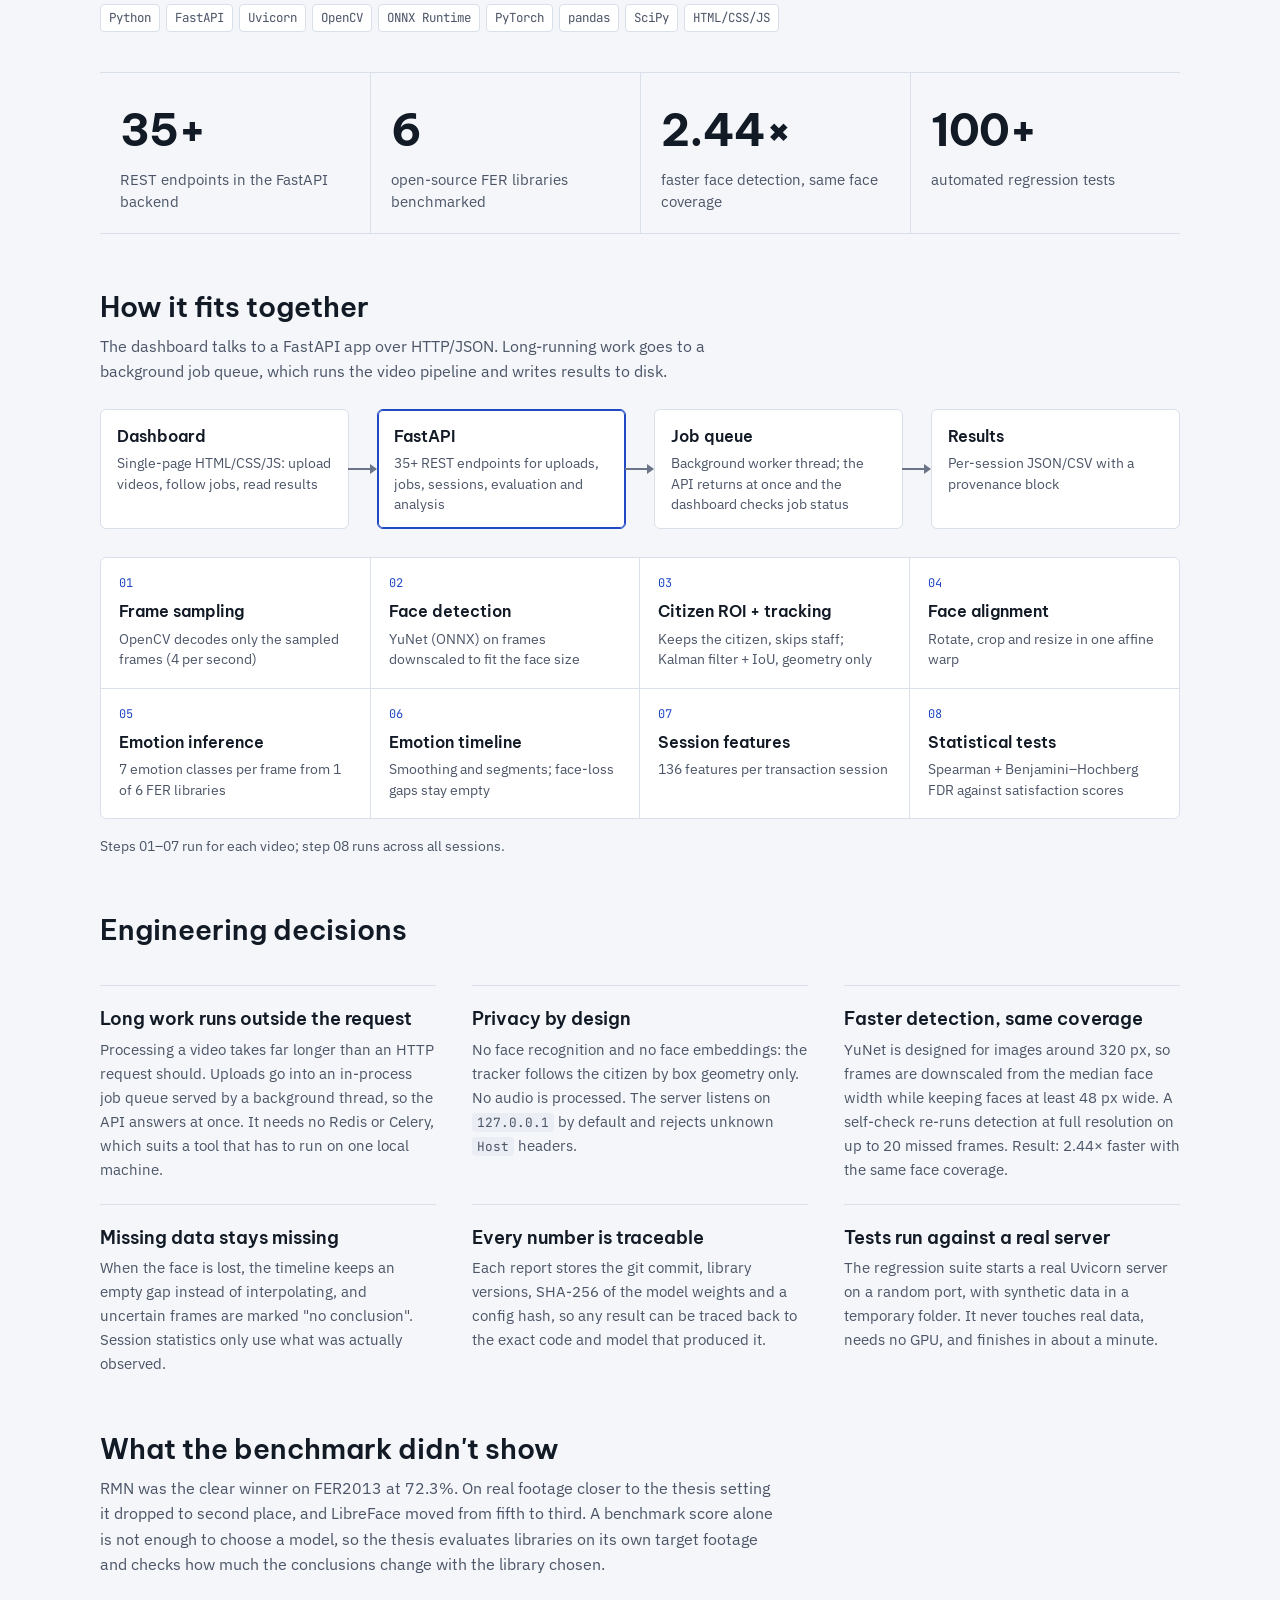
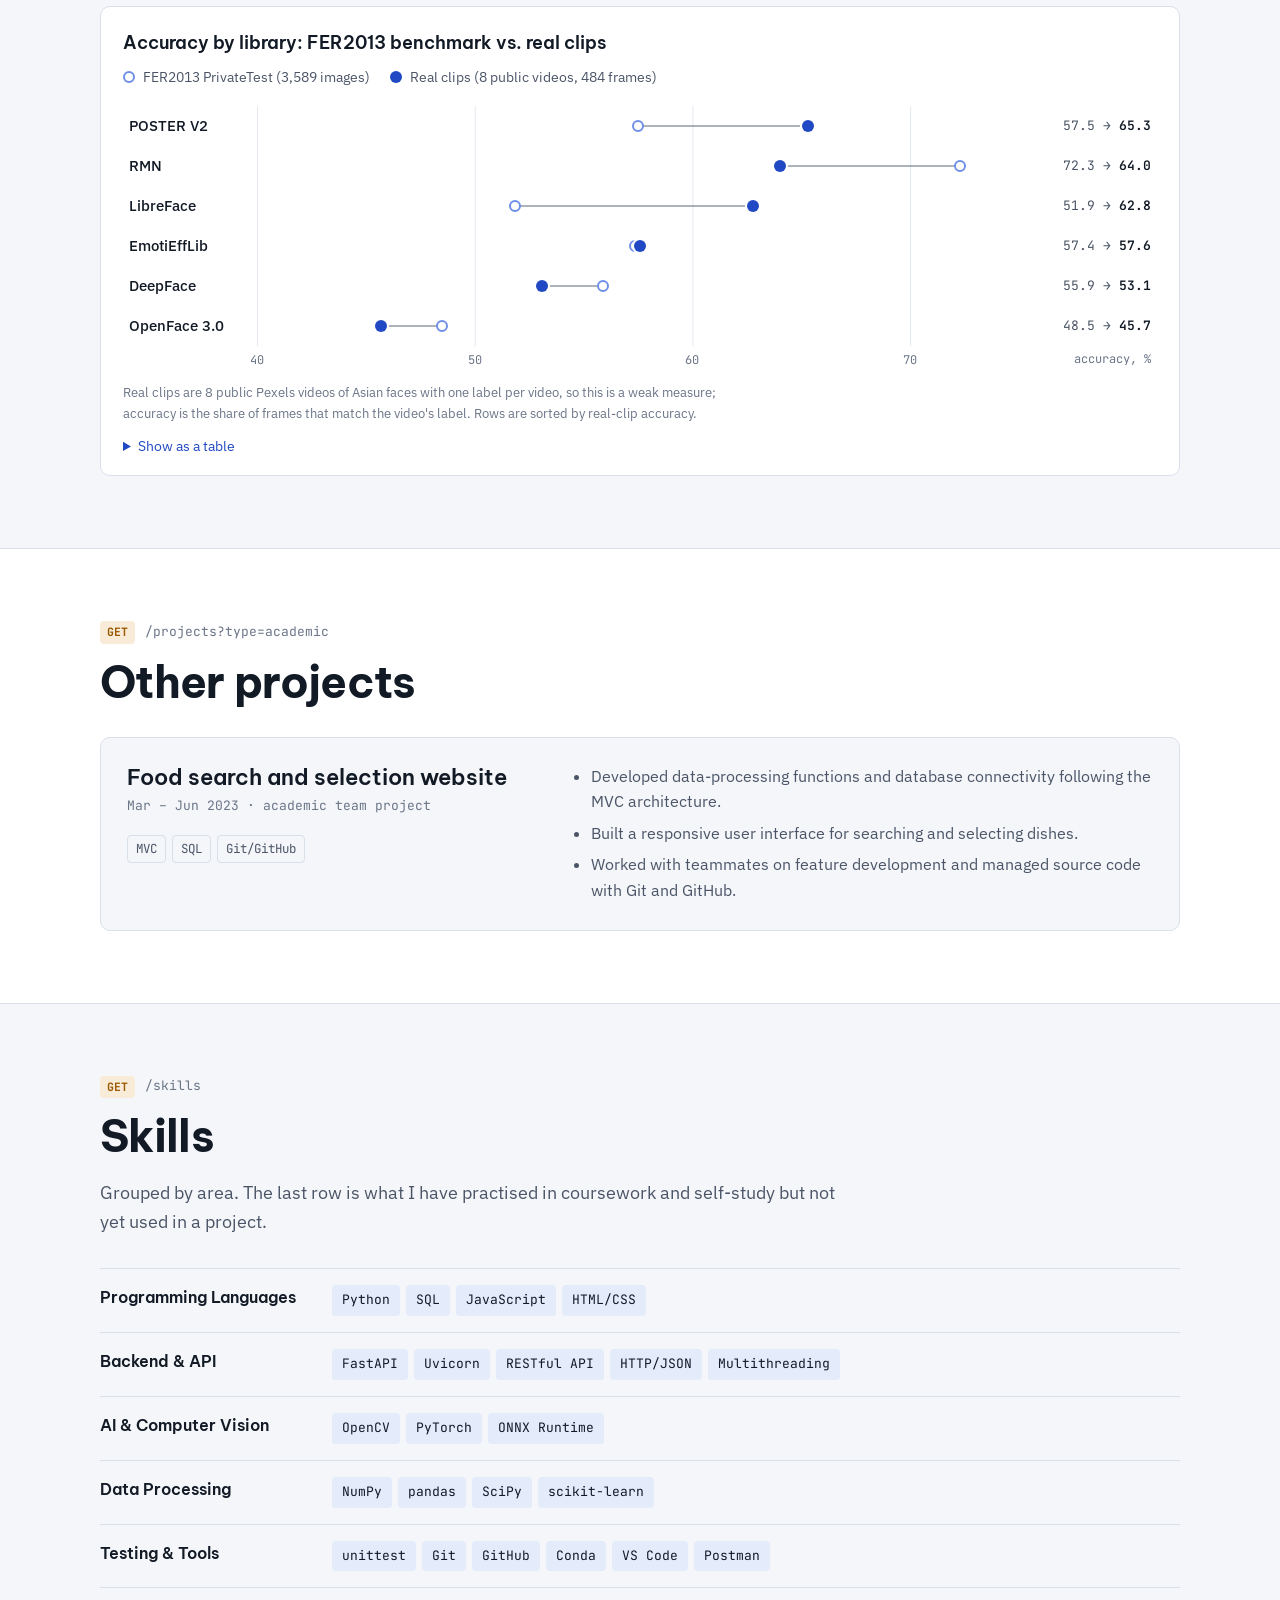
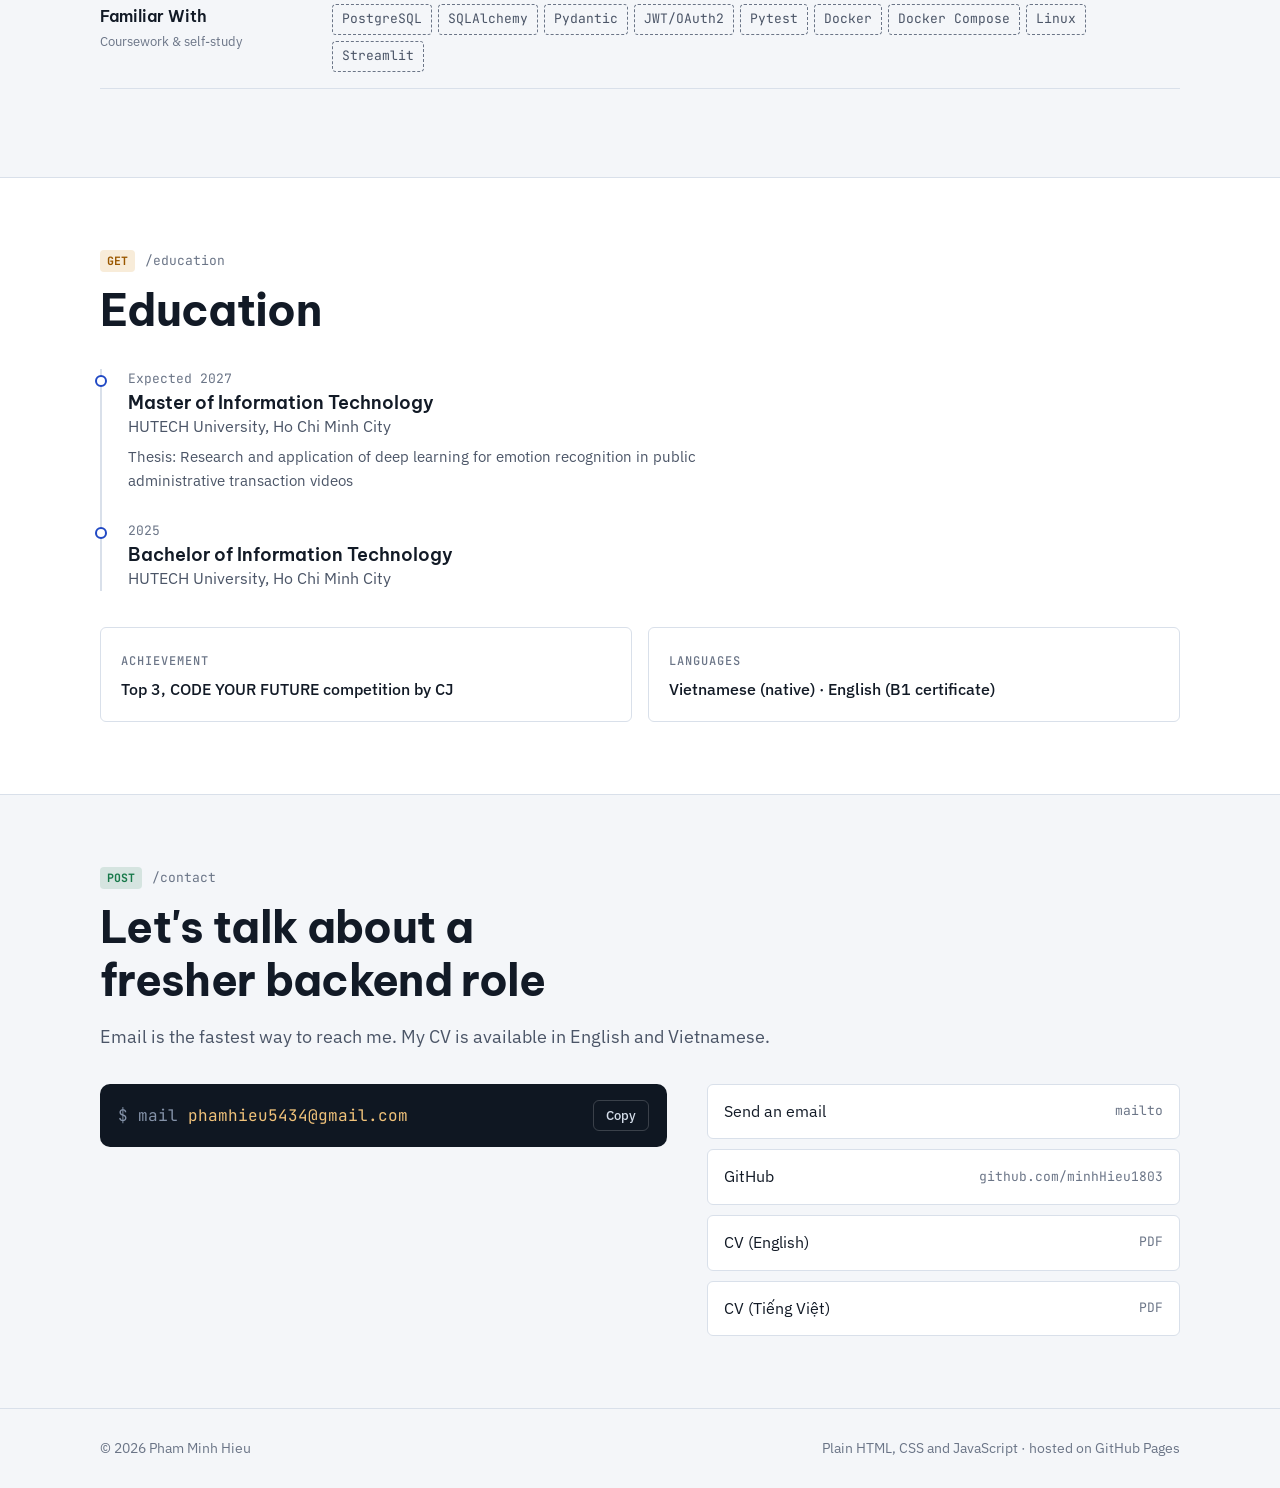
==== commit 5600dfcd: "Remove the "request a code walkthrough" button The thesis section keeps the note that the source cod" ====
--- a/index.html
+++ b/index.html
@@ -162,10 +162,6 @@
         <span><span lang="en">2026 – present</span><span lang="vi">2026 – nay</span></span>
         <span class="private"><span lang="en">Source code is private while the thesis is in progress.</span><span lang="vi">Mã nguồn để riêng tư trong thời gian làm luận văn.</span></span>
       </div>
-      <p class="request">
-        <a class="btn btn-sm" lang="en" href="mailto:phamhieu5434@gmail.com?subject=Code%20walkthrough%20request%3A%20emotion%20recognition%20thesis">Request a code walkthrough</a>
-        <a class="btn btn-sm" lang="vi" href="mailto:phamhieu5434@gmail.com?subject=Y%C3%AAu%20c%E1%BA%A7u%20xem%20code%3A%20lu%E1%BA%ADn%20v%C4%83n%20nh%E1%BA%ADn%20d%E1%BA%A1ng%20c%E1%BA%A3m%20x%C3%BAc">Yêu cầu xem code</a>
-      </p>
       <p class="intro" lang="en">Transactions at one-stop public-service counters are recorded on video, with the participants' consent. The system finds the citizen's face in sampled frames, estimates their facial expression, builds an emotion timeline for each session, and tests whether those patterns relate to the citizen's satisfaction score.</p>
       <p class="intro" lang="vi">Các giao dịch tại quầy một cửa được ghi hình với sự đồng ý của người tham gia. Hệ thống tìm khuôn mặt công dân trong các khung hình được lấy mẫu, nhận dạng biểu hiện cảm xúc, dựng dòng thời gian cảm xúc cho từng phiên và kiểm định xem các đặc trưng này có liên hệ với điểm hài lòng của công dân hay không.</p>
       <ul class="tags" aria-label="Tech stack">
--- a/assets/css/style.css
+++ b/assets/css/style.css
@@ -339,7 +339,6 @@
 
 .meta { display: flex; flex-wrap: wrap; gap: 8px 18px; margin-top: 14px; color: var(--ink-2); font-size: 0.9375rem; }
 .meta .private { color: var(--ink-3); }
-.request { margin-top: 16px; }
 .tags { display: flex; flex-wrap: wrap; gap: 6px; margin-top: 18px; padding: 0; list-style: none; }
 .tags li {
   font-family: var(--font-mono); font-size: 0.78rem; color: var(--ink-2);
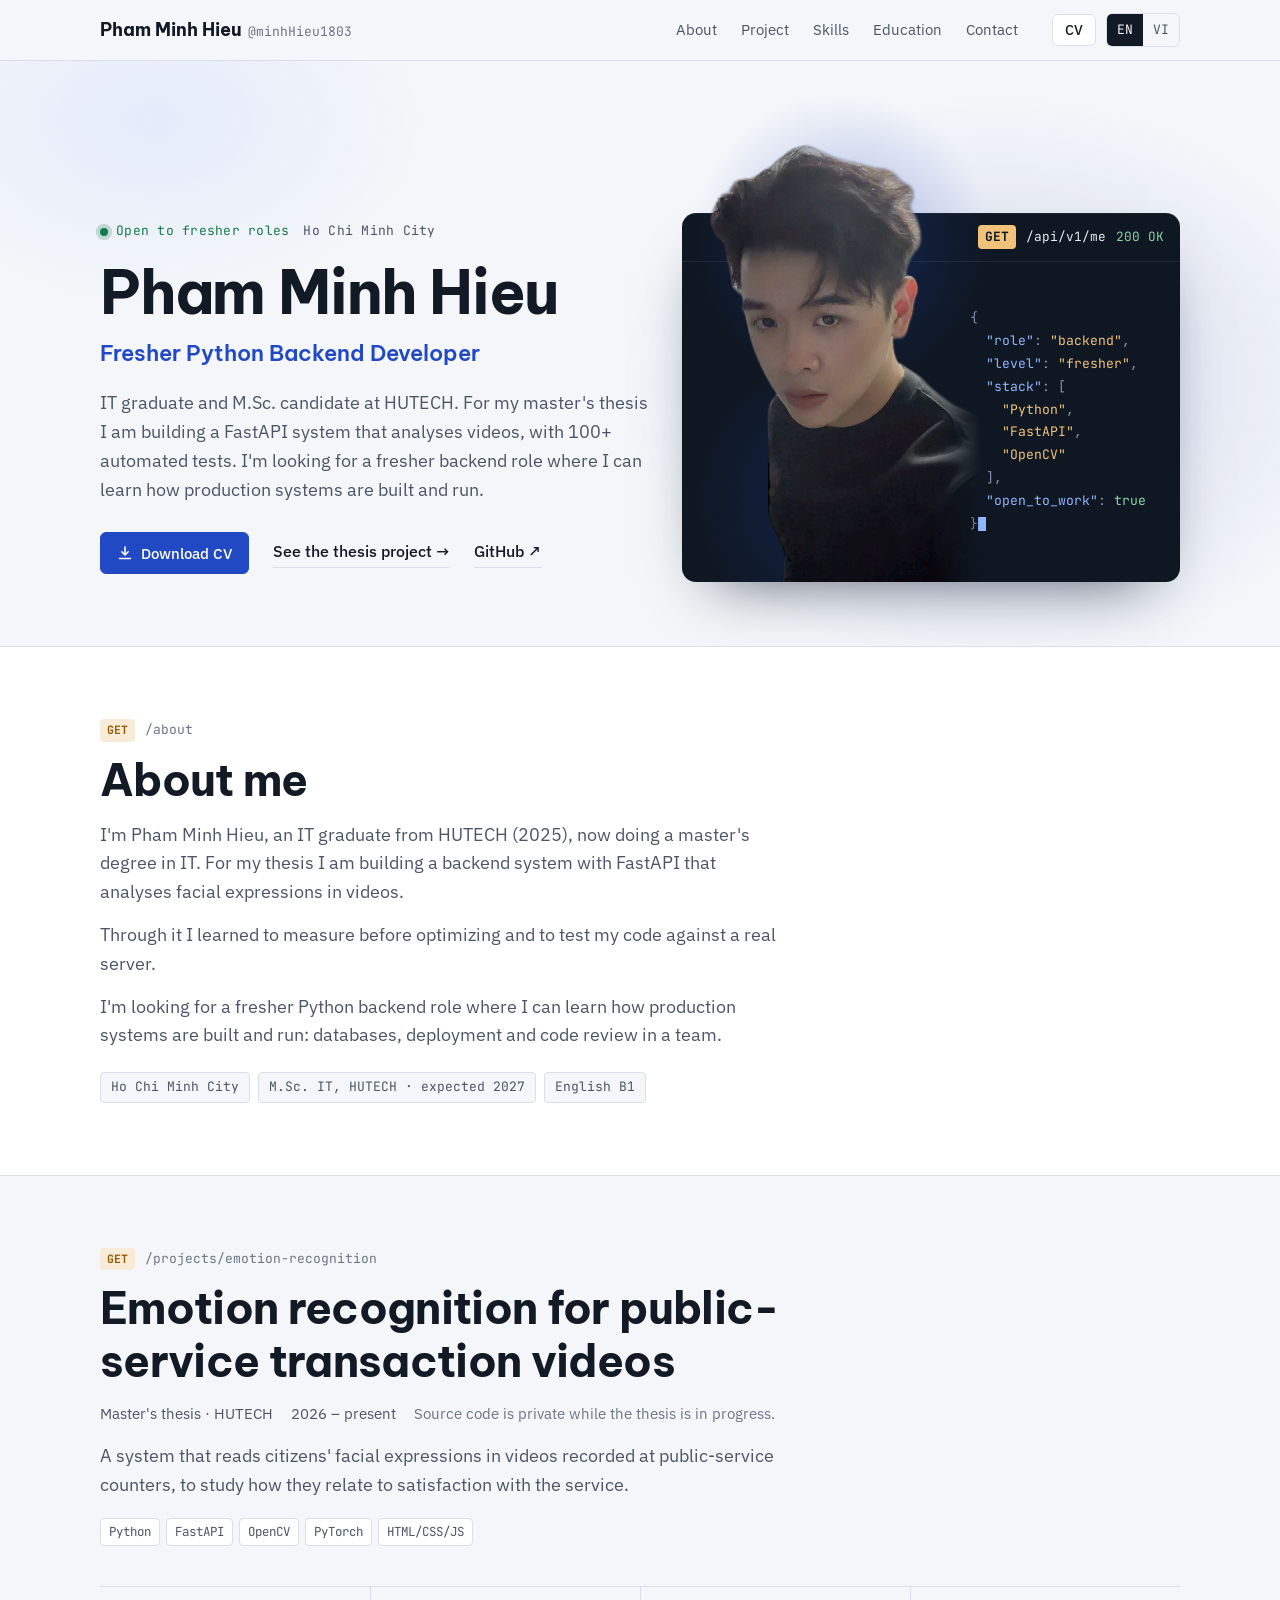
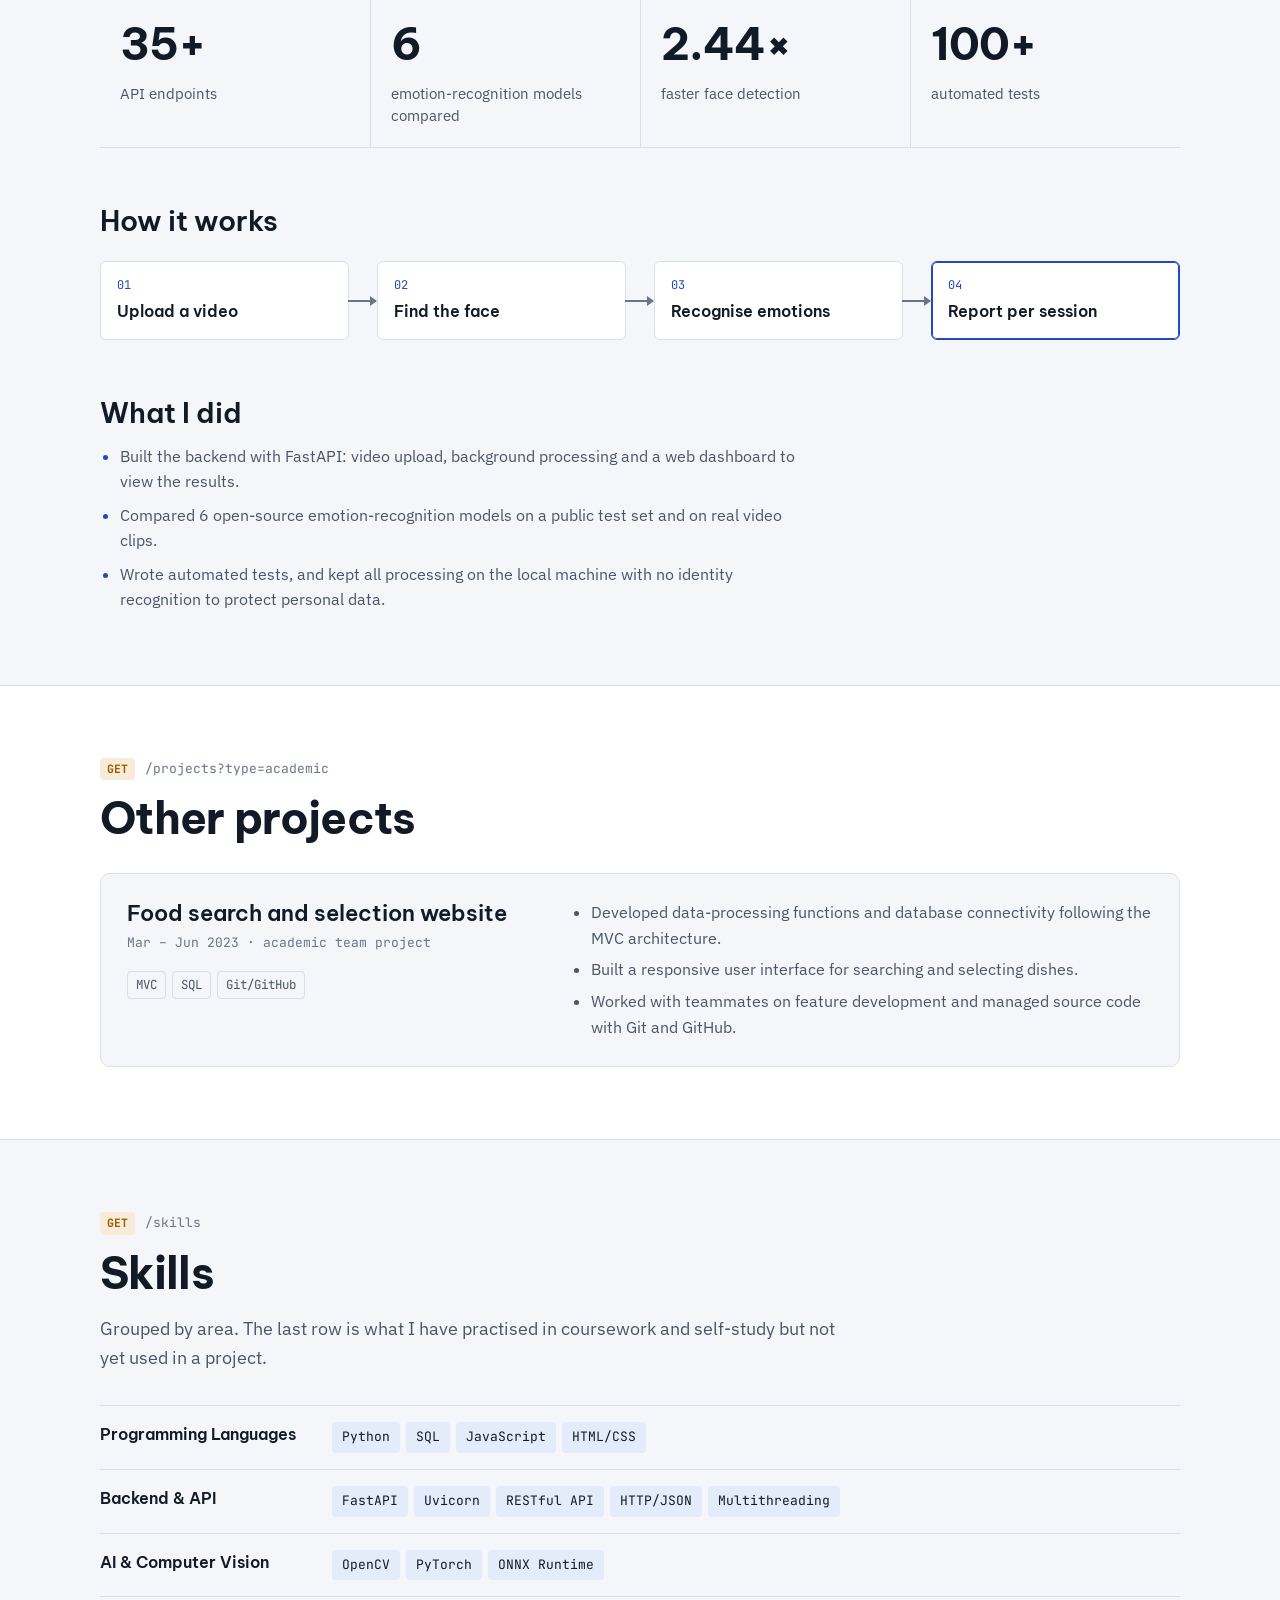
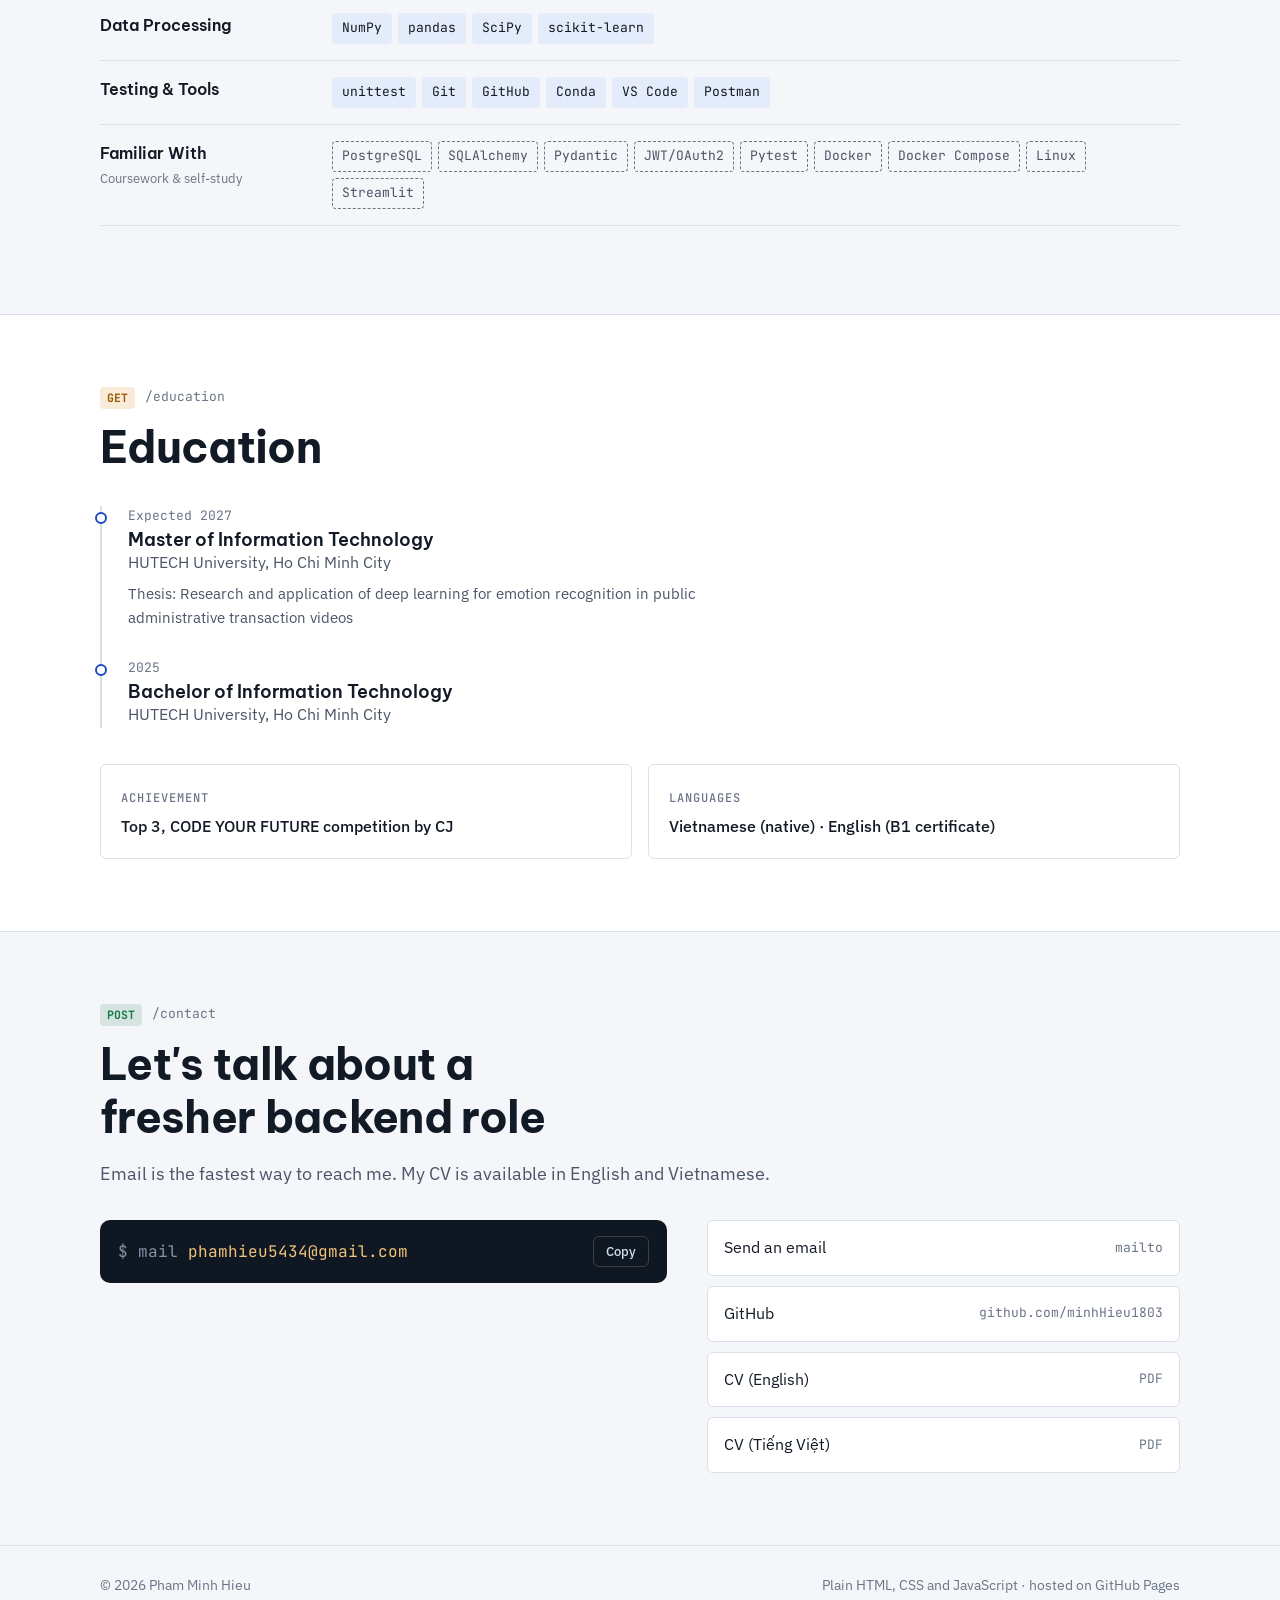
==== commit faebdd98: "Shorten the thesis section to a plain summary The project now reads as: one-line description, four k" ====
--- a/index.html
+++ b/index.html
@@ -83,8 +83,8 @@
         </p>
         <h1><span lang="en">Pham Minh Hieu</span><span lang="vi">Phạm Minh Hiếu</span></h1>
         <p class="role"><span lang="en">Fresher Python Backend Developer</span><span lang="vi">Lập trình viên Python Backend (Fresher)</span></p>
-        <p class="lead" lang="en">IT graduate and M.Sc. candidate at HUTECH. For my master's thesis I built a FastAPI service that runs a video-analysis pipeline as background jobs, covered by 100+ automated regression tests. I'm looking for a fresher backend role where I can learn how production systems are built and run.</p>
-        <p class="lead" lang="vi">Tốt nghiệp ngành Công nghệ Thông tin và đang học Thạc sĩ tại HUTECH. Trong luận văn, tôi xây dựng một dịch vụ FastAPI chạy pipeline phân tích video dưới dạng tác vụ nền, kèm hơn 100 bài kiểm thử hồi quy tự động. Tôi đang tìm vị trí Fresher Backend để học cách xây dựng và vận hành hệ thống thực tế.</p>
+        <p class="lead" lang="en">IT graduate and M.Sc. candidate at HUTECH. For my master's thesis I am building a FastAPI system that analyses videos, with 100+ automated tests. I'm looking for a fresher backend role where I can learn how production systems are built and run.</p>
+        <p class="lead" lang="vi">Tốt nghiệp ngành Công nghệ Thông tin và đang học Thạc sĩ tại HUTECH. Trong luận văn, tôi xây dựng một hệ thống FastAPI phân tích video, kèm hơn 100 bài kiểm thử tự động. Tôi đang tìm vị trí Fresher Backend để học cách xây dựng và vận hành hệ thống thực tế.</p>
         <div class="actions">
           <a class="btn primary" lang="en" href="/cv/PhamMinhHieu_CV_Python_Backend_EN.pdf" download>
             <svg viewBox="0 0 16 16" fill="none" stroke="currentColor" stroke-width="1.6" aria-hidden="true"><path d="M8 2v8m0 0 3.2-3.2M8 10 4.8 6.8M2.5 13.5h11" stroke-linecap="round" stroke-linejoin="round"/></svg>
@@ -134,13 +134,13 @@
         <p class="route"><span class="verb-tag">GET</span>/about</p>
         <h2><span lang="en">About me</span><span lang="vi">Giới thiệu</span></h2>
         <div lang="en">
-          <p>I'm Pham Minh Hieu, an IT graduate from HUTECH (2025), now doing a master's degree in IT. My thesis turned into a real backend problem: a FastAPI service that processes long videos in the background, keeps personal data on one machine, and produces numbers that can be traced back to the exact code and model.</p>
-          <p>Along the way I learned to measure before optimizing, to test against a real server instead of mocks, and to say clearly what a benchmark does and doesn't show.</p>
+          <p>I'm Pham Minh Hieu, an IT graduate from HUTECH (2025), now doing a master's degree in IT. For my thesis I am building a backend system with FastAPI that analyses facial expressions in videos.</p>
+          <p>Through it I learned to measure before optimizing and to test my code against a real server.</p>
           <p>I'm looking for a fresher Python backend role where I can learn how production systems are built and run: databases, deployment and code review in a team.</p>
         </div>
         <div lang="vi">
-          <p>Tôi là Phạm Minh Hiếu, tốt nghiệp ngành Công nghệ Thông tin tại HUTECH (2025) và đang học Thạc sĩ cùng ngành. Luận văn đưa tôi vào một bài toán backend thực sự: một dịch vụ FastAPI xử lý video dài dưới dạng tác vụ nền, giữ dữ liệu cá nhân trên một máy, và cho ra những con số truy ngược được về đúng mã nguồn và mô hình đã tạo ra chúng.</p>
-          <p>Qua đó tôi học được cách đo trước khi tối ưu, kiểm thử trên máy chủ thật thay vì giả lập, và nói rõ một benchmark cho thấy gì và không cho thấy gì.</p>
+          <p>Tôi là Phạm Minh Hiếu, tốt nghiệp ngành Công nghệ Thông tin tại HUTECH (2025) và đang học Thạc sĩ cùng ngành. Trong luận văn, tôi xây dựng một hệ thống backend bằng FastAPI để phân tích biểu cảm khuôn mặt trong video.</p>
+          <p>Qua đó tôi học được cách đo trước khi tối ưu và kiểm thử code trên máy chủ thật.</p>
           <p>Tôi đang tìm vị trí Fresher Python Backend để học cách xây dựng và vận hành hệ thống thực tế: cơ sở dữ liệu, triển khai và review code trong một nhóm.</p>
         </div>
         <ul class="facts">
@@ -162,161 +162,41 @@
         <span><span lang="en">2026 – present</span><span lang="vi">2026 – nay</span></span>
         <span class="private"><span lang="en">Source code is private while the thesis is in progress.</span><span lang="vi">Mã nguồn để riêng tư trong thời gian làm luận văn.</span></span>
       </div>
-      <p class="intro" lang="en">Transactions at one-stop public-service counters are recorded on video, with the participants' consent. The system finds the citizen's face in sampled frames, estimates their facial expression, builds an emotion timeline for each session, and tests whether those patterns relate to the citizen's satisfaction score.</p>
-      <p class="intro" lang="vi">Các giao dịch tại quầy một cửa được ghi hình với sự đồng ý của người tham gia. Hệ thống tìm khuôn mặt công dân trong các khung hình được lấy mẫu, nhận dạng biểu hiện cảm xúc, dựng dòng thời gian cảm xúc cho từng phiên và kiểm định xem các đặc trưng này có liên hệ với điểm hài lòng của công dân hay không.</p>
+      <p class="intro" lang="en">A system that reads citizens' facial expressions in videos recorded at public-service counters, to study how they relate to satisfaction with the service.</p>
+      <p class="intro" lang="vi">Hệ thống phân tích biểu cảm khuôn mặt của người dân trong video ghi tại quầy giao dịch hành chính, nhằm tìm hiểu mối liên hệ với mức độ hài lòng về dịch vụ.</p>
       <ul class="tags" aria-label="Tech stack">
-        <li>Python</li><li>FastAPI</li><li>Uvicorn</li><li>OpenCV</li><li>ONNX Runtime</li><li>PyTorch</li><li>pandas</li><li>SciPy</li><li>HTML/CSS/JS</li>
+        <li>Python</li><li>FastAPI</li><li>OpenCV</li><li>PyTorch</li><li>HTML/CSS/JS</li>
       </ul>
 
       <div class="figures">
-        <div class="figure"><div class="num">35+</div><div class="label"><span lang="en">REST endpoints in the FastAPI backend</span><span lang="vi">REST endpoint trong backend FastAPI</span></div></div>
-        <div class="figure"><div class="num">6</div><div class="label"><span lang="en">open-source FER libraries benchmarked</span><span lang="vi">thư viện FER mã nguồn mở được so sánh</span></div></div>
-        <div class="figure"><div class="num"><span lang="en">2.44×</span><span lang="vi">2,44×</span></div><div class="label"><span lang="en">faster face detection, same face coverage</span><span lang="vi">tăng tốc phát hiện khuôn mặt, độ phủ giữ nguyên</span></div></div>
-        <div class="figure"><div class="num">100+</div><div class="label"><span lang="en">automated regression tests</span><span lang="vi">bài kiểm thử hồi quy tự động</span></div></div>
+        <div class="figure"><div class="num">35+</div><div class="label"><span lang="en">API endpoints</span><span lang="vi">API endpoint</span></div></div>
+        <div class="figure"><div class="num">6</div><div class="label"><span lang="en">emotion-recognition models compared</span><span lang="vi">mô hình nhận dạng cảm xúc được so sánh</span></div></div>
+        <div class="figure"><div class="num"><span lang="en">2.44×</span><span lang="vi">2,44×</span></div><div class="label"><span lang="en">faster face detection</span><span lang="vi">phát hiện khuôn mặt nhanh hơn</span></div></div>
+        <div class="figure"><div class="num">100+</div><div class="label"><span lang="en">automated tests</span><span lang="vi">bài kiểm thử tự động</span></div></div>
       </div>
 
       <div class="sub">
-        <h3><span lang="en">How it fits together</span><span lang="vi">Kiến trúc hệ thống</span></h3>
-        <p lang="en">The dashboard talks to a FastAPI app over HTTP/JSON. Long-running work goes to a background job queue, which runs the video pipeline and writes results to disk.</p>
-        <p lang="vi">Dashboard giao tiếp với ứng dụng FastAPI qua HTTP/JSON. Các tác vụ chạy lâu được đưa vào hàng đợi chạy nền; hàng đợi này chạy pipeline xử lý video và ghi kết quả ra đĩa.</p>
-        <ol class="flow" aria-label="Request flow">
-          <li class="node">
-            <div class="name">Dashboard</div>
-            <div class="what"><span lang="en">Single-page HTML/CSS/JS: upload videos, follow jobs, read results</span><span lang="vi">Một trang HTML/CSS/JS: tải video, theo dõi tác vụ, xem kết quả</span></div>
-            <span class="edge" aria-hidden="true"><i></i></span>
-          </li>
-          <li class="node core">
-            <div class="name">FastAPI</div>
-            <div class="what"><span lang="en">35+ REST endpoints for uploads, jobs, sessions, evaluation and analysis</span><span lang="vi">Hơn 35 REST endpoint cho tải lên, tác vụ, phiên, đánh giá và phân tích</span></div>
-            <span class="edge" aria-hidden="true"><i></i></span>
-          </li>
-          <li class="node">
-            <div class="name"><span lang="en">Job queue</span><span lang="vi">Hàng đợi tác vụ</span></div>
-            <div class="what"><span lang="en">Background worker thread; the API returns at once and the dashboard checks job status</span><span lang="vi">Luồng chạy nền; API trả về ngay, dashboard kiểm tra trạng thái tác vụ</span></div>
-            <span class="edge" aria-hidden="true"><i></i></span>
-          </li>
-          <li class="node">
-            <div class="name"><span lang="en">Results</span><span lang="vi">Kết quả</span></div>
-            <div class="what"><span lang="en">Per-session JSON/CSV with a provenance block</span><span lang="vi">JSON/CSV cho từng phiên, kèm khối thông tin tái lập</span></div>
-          </li>
+        <h3><span lang="en">How it works</span><span lang="vi">Cách hoạt động</span></h3>
+        <ol class="flow steps" aria-label="How it works">
+          <li class="node"><div class="name"><span lang="en">Upload a video</span><span lang="vi">Tải video lên</span></div><span class="edge" aria-hidden="true"><i></i></span></li>
+          <li class="node"><div class="name"><span lang="en">Find the face</span><span lang="vi">Nhận diện khuôn mặt</span></div><span class="edge" aria-hidden="true"><i></i></span></li>
+          <li class="node"><div class="name"><span lang="en">Recognise emotions</span><span lang="vi">Nhận dạng cảm xúc</span></div><span class="edge" aria-hidden="true"><i></i></span></li>
+          <li class="node core"><div class="name"><span lang="en">Report per session</span><span lang="vi">Báo cáo theo phiên</span></div></li>
         </ol>
-
-        <ol class="pipeline" aria-label="Video pipeline">
-          <li><div class="name"><span lang="en">Frame sampling</span><span lang="vi">Lấy mẫu khung hình</span></div><div class="what"><span lang="en">OpenCV decodes only the sampled frames (4 per second)</span><span lang="vi">OpenCV chỉ giải mã các khung được lấy mẫu (4 khung/giây)</span></div></li>
-          <li><div class="name"><span lang="en">Face detection</span><span lang="vi">Phát hiện khuôn mặt</span></div><div class="what"><span lang="en">YuNet (ONNX) on frames downscaled to fit the face size</span><span lang="vi">YuNet (ONNX) trên khung hình thu nhỏ theo cỡ khuôn mặt</span></div></li>
-          <li><div class="name"><span lang="en">Citizen ROI + tracking</span><span lang="vi">Vùng công dân + bám đối tượng</span></div><div class="what"><span lang="en">Keeps the citizen, skips staff; Kalman filter + IoU, geometry only</span><span lang="vi">Giữ công dân, bỏ qua cán bộ; bộ lọc Kalman + IoU, chỉ dùng hình học</span></div></li>
-          <li><div class="name"><span lang="en">Face alignment</span><span lang="vi">Căn chỉnh khuôn mặt</span></div><div class="what"><span lang="en">Rotate, crop and resize in one affine warp</span><span lang="vi">Xoay, cắt và đổi cỡ trong một phép biến đổi affine</span></div></li>
-          <li><div class="name"><span lang="en">Emotion inference</span><span lang="vi">Nhận dạng cảm xúc</span></div><div class="what"><span lang="en">7 emotion classes per frame from 1 of 6 FER libraries</span><span lang="vi">7 lớp cảm xúc mỗi khung, từ 1 trong 6 thư viện FER</span></div></li>
-          <li><div class="name"><span lang="en">Emotion timeline</span><span lang="vi">Dòng thời gian cảm xúc</span></div><div class="what"><span lang="en">Smoothing and segments; face-loss gaps stay empty</span><span lang="vi">Làm mượt, phân đoạn; khoảng mất mặt để trống</span></div></li>
-          <li><div class="name"><span lang="en">Session features</span><span lang="vi">Đặc trưng cấp phiên</span></div><div class="what"><span lang="en">136 features per transaction session</span><span lang="vi">136 đặc trưng cho mỗi phiên giao dịch</span></div></li>
-          <li><div class="name"><span lang="en">Statistical tests</span><span lang="vi">Kiểm định thống kê</span></div><div class="what"><span lang="en">Spearman + Benjamini–Hochberg FDR against satisfaction scores</span><span lang="vi">Spearman + hiệu chỉnh Benjamini–Hochberg FDR với điểm hài lòng</span></div></li>
-        </ol>
-        <p class="caption"><span lang="en">Steps 01–07 run for each video; step 08 runs across all sessions.</span><span lang="vi">Bước 01–07 chạy cho từng video; bước 08 chạy trên toàn bộ các phiên.</span></p>
       </div>
 
       <div class="sub">
-        <h3><span lang="en">Engineering decisions</span><span lang="vi">Các quyết định kỹ thuật</span></h3>
-        <div class="decisions">
-          <article class="decision">
-            <h4><span lang="en">Long work runs outside the request</span><span lang="vi">Việc chạy lâu nằm ngoài request</span></h4>
-            <p lang="en">Processing a video takes far longer than an HTTP request should. Uploads go into an in-process job queue served by a background thread, so the API answers at once. It needs no Redis or Celery, which suits a tool that has to run on one local machine.</p>
-            <p lang="vi">Xử lý một video mất nhiều thời gian hơn mức một HTTP request nên chờ. Video tải lên được đưa vào hàng đợi trong tiến trình, do một luồng nền xử lý, nên API phản hồi ngay. Cách này không cần Redis hay Celery, phù hợp với công cụ phải chạy trên một máy cục bộ.</p>
-          </article>
-          <article class="decision">
-            <h4><span lang="en">Privacy by design</span><span lang="vi">Bảo vệ dữ liệu ngay từ thiết kế</span></h4>
-            <p lang="en">No face recognition and no face embeddings: the tracker follows the citizen by box geometry only. No audio is processed. The server listens on <code>127.0.0.1</code> by default and rejects unknown <code>Host</code> headers.</p>
-            <p lang="vi">Không nhận dạng danh tính, không trích xuất face embedding: bộ bám đối tượng chỉ dùng hình học của khung mặt. Không xử lý âm thanh. Máy chủ mặc định chỉ lắng nghe <code>127.0.0.1</code> và từ chối header <code>Host</code> lạ.</p>
-          </article>
-          <article class="decision">
-            <h4><span lang="en">Faster detection, same coverage</span><span lang="vi">Nhanh hơn mà không sót mặt</span></h4>
-            <p lang="en">YuNet is designed for images around 320 px, so frames are downscaled from the median face width while keeping faces at least 48 px wide. A self-check re-runs detection at full resolution on up to 20 missed frames. Result: 2.44× faster with the same face coverage.</p>
-            <p lang="vi">YuNet được thiết kế cho ảnh khoảng 320 px, nên khung hình được thu nhỏ theo bề rộng mặt trung vị, giữ khuôn mặt rộng từ 48 px trở lên. Bước tự kiểm tra dò lại ở độ phân giải gốc trên tối đa 20 khung bị sót. Kết quả: nhanh hơn 2,44 lần, độ phủ khuôn mặt không đổi.</p>
-          </article>
-          <article class="decision">
-            <h4><span lang="en">Missing data stays missing</span><span lang="vi">Thiếu dữ liệu thì để trống</span></h4>
-            <p lang="en">When the face is lost, the timeline keeps an empty gap instead of interpolating, and uncertain frames are marked "no conclusion". Session statistics only use what was actually observed.</p>
-            <p lang="vi">Khi mất khuôn mặt, dòng thời gian giữ khoảng trống thay vì nội suy, và khung không chắc chắn được đánh dấu "không kết luận". Thống kê cấp phiên chỉ dùng những gì thực sự quan sát được.</p>
-          </article>
-          <article class="decision">
-            <h4><span lang="en">Every number is traceable</span><span lang="vi">Mọi con số đều truy vết được</span></h4>
-            <p lang="en">Each report stores the git commit, library versions, SHA-256 of the model weights and a config hash, so any result can be traced back to the exact code and model that produced it.</p>
-            <p lang="vi">Mỗi báo cáo lưu commit git, phiên bản thư viện, SHA-256 của trọng số mô hình và mã băm cấu hình, nên mọi kết quả đều truy ngược được về đúng mã nguồn và mô hình đã tạo ra nó.</p>
-          </article>
-          <article class="decision">
-            <h4><span lang="en">Tests run against a real server</span><span lang="vi">Kiểm thử trên máy chủ thật</span></h4>
-            <p lang="en">The regression suite starts a real Uvicorn server on a random port, with synthetic data in a temporary folder. It never touches real data, needs no GPU, and finishes in about a minute.</p>
-            <p lang="vi">Bộ kiểm thử hồi quy khởi động một máy chủ Uvicorn thật trên cổng ngẫu nhiên, với dữ liệu tổng hợp trong thư mục tạm. Bộ kiểm thử không chạm vào dữ liệu thật, không cần GPU và chạy xong trong khoảng một phút.</p>
-          </article>
-        </div>
-      </div>
-
-      <div class="sub">
-        <h3><span lang="en">What the benchmark didn't show</span><span lang="vi">Điều benchmark không cho thấy</span></h3>
-        <p lang="en">RMN was the clear winner on FER2013 at 72.3%. On real footage closer to the thesis setting it dropped to second place, and LibreFace moved from fifth to third. A benchmark score alone is not enough to choose a model, so the thesis evaluates libraries on its own target footage and checks how much the conclusions change with the library chosen.</p>
-        <p lang="vi">RMN dẫn đầu rõ rệt trên FER2013 với 72,3%. Trên video thật gần với bối cảnh luận văn hơn, RMN tụt xuống thứ hai, còn LibreFace từ hạng năm lên hạng ba. Chỉ điểm benchmark thì chưa đủ để chọn mô hình, nên luận văn đánh giá các thư viện trên chính loại video mục tiêu và kiểm tra kết luận thay đổi bao nhiêu khi đổi thư viện.</p>
-
-        <figure class="viz" aria-labelledby="viz-title">
-          <figcaption id="viz-title"><span lang="en">Accuracy by library: FER2013 benchmark vs. real clips</span><span lang="vi">Độ chính xác theo thư viện: benchmark FER2013 so với clip thật</span></figcaption>
-          <div class="viz-legend">
-            <span><i class="key before" aria-hidden="true"></i><span lang="en">FER2013 PrivateTest (3,589 images)</span><span lang="vi">FER2013 PrivateTest (3.589 ảnh)</span></span>
-            <span><i class="key after" aria-hidden="true"></i><span lang="en">Real clips (8 public videos, 484 frames)</span><span lang="vi">Clip thật (8 video công khai, 484 khung hình)</span></span>
-          </div>
-          <div class="viz-plot">
-            <div class="viz-row" style="--fer:57.48;--real:65.3;--min:57.48;--max:65.3">
-              <div class="viz-name">POSTER V2</div>
-              <div class="viz-track"><span class="viz-link"></span><span class="dot before" tabindex="0" data-tip-en="POSTER V2 · FER2013: 57.5%" data-tip-vi="POSTER V2 · FER2013: 57,5%"></span><span class="dot after" tabindex="0" data-tip-en="POSTER V2 · real clips: 65.3%" data-tip-vi="POSTER V2 · clip thật: 65,3%"></span></div>
-              <div class="viz-vals"><span lang="en">57.5 → <b>65.3</b></span><span lang="vi">57,5 → <b>65,3</b></span></div>
-            </div>
-            <div class="viz-row" style="--fer:72.30;--real:64.0;--min:64.0;--max:72.30">
-              <div class="viz-name">RMN</div>
-              <div class="viz-track"><span class="viz-link"></span><span class="dot before" tabindex="0" data-tip-en="RMN · FER2013: 72.3%" data-tip-vi="RMN · FER2013: 72,3%"></span><span class="dot after" tabindex="0" data-tip-en="RMN · real clips: 64.0%" data-tip-vi="RMN · clip thật: 64,0%"></span></div>
-              <div class="viz-vals"><span lang="en">72.3 → <b>64.0</b></span><span lang="vi">72,3 → <b>64,0</b></span></div>
-            </div>
-            <div class="viz-row" style="--fer:51.85;--real:62.8;--min:51.85;--max:62.8">
-              <div class="viz-name">LibreFace</div>
-              <div class="viz-track"><span class="viz-link"></span><span class="dot before" tabindex="0" data-tip-en="LibreFace · FER2013: 51.9%" data-tip-vi="LibreFace · FER2013: 51,9%"></span><span class="dot after" tabindex="0" data-tip-en="LibreFace · real clips: 62.8%" data-tip-vi="LibreFace · clip thật: 62,8%"></span></div>
-              <div class="viz-vals"><span lang="en">51.9 → <b>62.8</b></span><span lang="vi">51,9 → <b>62,8</b></span></div>
-            </div>
-            <div class="viz-row" style="--fer:57.37;--real:57.6;--min:57.37;--max:57.6">
-              <div class="viz-name">EmotiEffLib</div>
-              <div class="viz-track"><span class="viz-link"></span><span class="dot before" tabindex="0" data-tip-en="EmotiEffLib · FER2013: 57.4%" data-tip-vi="EmotiEffLib · FER2013: 57,4%"></span><span class="dot after" tabindex="0" data-tip-en="EmotiEffLib · real clips: 57.6%" data-tip-vi="EmotiEffLib · clip thật: 57,6%"></span></div>
-              <div class="viz-vals"><span lang="en">57.4 → <b>57.6</b></span><span lang="vi">57,4 → <b>57,6</b></span></div>
-            </div>
-            <div class="viz-row" style="--fer:55.87;--real:53.1;--min:53.1;--max:55.87">
-              <div class="viz-name">DeepFace</div>
-              <div class="viz-track"><span class="viz-link"></span><span class="dot before" tabindex="0" data-tip-en="DeepFace · FER2013: 55.9%" data-tip-vi="DeepFace · FER2013: 55,9%"></span><span class="dot after" tabindex="0" data-tip-en="DeepFace · real clips: 53.1%" data-tip-vi="DeepFace · clip thật: 53,1%"></span></div>
-              <div class="viz-vals"><span lang="en">55.9 → <b>53.1</b></span><span lang="vi">55,9 → <b>53,1</b></span></div>
-            </div>
-            <div class="viz-row" style="--fer:48.51;--real:45.7;--min:45.7;--max:48.51">
-              <div class="viz-name">OpenFace 3.0</div>
-              <div class="viz-track"><span class="viz-link"></span><span class="dot before" tabindex="0" data-tip-en="OpenFace 3.0 · FER2013: 48.5%" data-tip-vi="OpenFace 3.0 · FER2013: 48,5%"></span><span class="dot after" tabindex="0" data-tip-en="OpenFace 3.0 · real clips: 45.7%" data-tip-vi="OpenFace 3.0 · clip thật: 45,7%"></span></div>
-              <div class="viz-vals"><span lang="en">48.5 → <b>45.7</b></span><span lang="vi">48,5 → <b>45,7</b></span></div>
-            </div>
-            <div class="viz-axis" aria-hidden="true">
-              <div></div>
-              <div class="ticks"><span style="left:0%">40</span><span style="left:28.571%">50</span><span style="left:57.143%">60</span><span style="left:85.714%">70</span></div>
-              <div class="unit"><span lang="en">accuracy, %</span><span lang="vi">độ chính xác, %</span></div>
-            </div>
-          </div>
-          <p class="viz-note" lang="en">Real clips are 8 public Pexels videos of Asian faces with one label per video, so this is a weak measure; accuracy is the share of frames that match the video's label. Rows are sorted by real-clip accuracy.</p>
-          <p class="viz-note" lang="vi">Clip thật gồm 8 video công khai trên Pexels, khuôn mặt người châu Á, mỗi video một nhãn, nên đây là thước đo yếu; độ chính xác là tỉ lệ khung hình khớp với nhãn của video. Các dòng được sắp theo độ chính xác trên clip thật.</p>
-          <details>
-            <summary><span lang="en">Show as a table</span><span lang="vi">Xem dạng bảng</span></summary>
-            <div class="table-scroll">
-              <table>
-                <thead><tr><th><span lang="en">Library</span><span lang="vi">Thư viện</span></th><th class="n">FER2013 (%)</th><th class="n"><span lang="en">Real clips (%)</span><span lang="vi">Clip thật (%)</span></th></tr></thead>
-                <tbody>
-                  <tr><td>POSTER V2</td><td class="n">57.48</td><td class="n">65.3</td></tr>
-                  <tr><td>RMN</td><td class="n">72.30</td><td class="n">64.0</td></tr>
-                  <tr><td>LibreFace</td><td class="n">51.85</td><td class="n">62.8</td></tr>
-                  <tr><td>EmotiEffLib</td><td class="n">57.37</td><td class="n">57.6</td></tr>
-                  <tr><td>DeepFace</td><td class="n">55.87</td><td class="n">53.1</td></tr>
-                  <tr><td>OpenFace 3.0</td><td class="n">48.51</td><td class="n">45.7</td></tr>
-                </tbody>
-              </table>
-            </div>
-          </details>
-        </figure>
+        <h3><span lang="en">What I did</span><span lang="vi">Phần tôi làm</span></h3>
+        <ul class="did" lang="en">
+          <li>Built the backend with FastAPI: video upload, background processing and a web dashboard to view the results.</li>
+          <li>Compared 6 open-source emotion-recognition models on a public test set and on real video clips.</li>
+          <li>Wrote automated tests, and kept all processing on the local machine with no identity recognition to protect personal data.</li>
+        </ul>
+        <ul class="did" lang="vi">
+          <li>Xây dựng backend bằng FastAPI: tải video lên, xử lý chạy nền và dashboard web để xem kết quả.</li>
+          <li>So sánh 6 mô hình nhận dạng cảm xúc mã nguồn mở trên bộ dữ liệu kiểm thử công khai và trên video thực tế.</li>
+          <li>Viết kiểm thử tự động; toàn bộ xử lý chạy trên máy cục bộ và không nhận dạng danh tính, để bảo vệ dữ liệu cá nhân.</li>
+        </ul>
       </div>
     </div>
   </section>
--- a/assets/css/style.css
+++ b/assets/css/style.css
@@ -373,7 +373,13 @@
   .figure:nth-child(n+3) { border-top: 1px solid var(--line); }
 }
 
-/* architecture: serving layer */
+/* how it works: numbered steps with arrows */
+.steps { counter-reset: step; }
+.steps .node { counter-increment: step; }
+.steps .node::before {
+  content: counter(step, decimal-leading-zero); display: block;
+  font-family: var(--font-mono); font-size: 0.75rem; color: var(--accent); margin-bottom: 4px;
+}
 .flow {
   display: grid; grid-template-columns: repeat(4, minmax(0, 1fr));
   gap: 28px; margin-top: 24px; padding: 0; list-style: none;
@@ -405,121 +411,10 @@
   }
 }
 
-/* architecture: pipeline stages (a real sequence, so it is numbered) */
-.pipeline {
-  counter-reset: stage;
-  display: grid; grid-template-columns: repeat(4, minmax(0, 1fr));
-  gap: 0; margin-top: 28px; padding: 0; list-style: none;
-  border: 1px solid var(--line); border-radius: var(--radius); overflow: hidden;
-  background: var(--surface);
-}
-.section.alt .pipeline { background: var(--bg); }
-.pipeline li { counter-increment: stage; padding: 16px 18px 18px; min-width: 0; border-right: 1px solid var(--line); border-bottom: 1px solid var(--line); }
-.pipeline li:nth-child(4n) { border-right: 0; }
-.pipeline li:nth-last-child(-n+4) { border-bottom: 0; }
-.pipeline li::before {
-  content: counter(stage, decimal-leading-zero);
-  display: block; font-family: var(--font-mono); font-size: 0.75rem; color: var(--accent); margin-bottom: 6px;
-}
-.pipeline .name { font-family: var(--font-display); font-weight: 600; }
-.pipeline .what { margin-top: 4px; color: var(--ink-2); font-size: 0.875rem; line-height: 1.45; }
-@media (max-width: 900px) {
-  .pipeline { grid-template-columns: repeat(2, minmax(0, 1fr)); }
-  .pipeline li:nth-child(4n) { border-right: 1px solid var(--line); }
-  .pipeline li:nth-child(2n) { border-right: 0; }
-  .pipeline li:nth-last-child(-n+4) { border-bottom: 1px solid var(--line); }
-  .pipeline li:nth-last-child(-n+2) { border-bottom: 0; }
-}
-@media (max-width: 520px) {
-  .pipeline { grid-template-columns: minmax(0, 1fr); }
-  .pipeline li { border-right: 0 !important; border-bottom: 1px solid var(--line) !important; }
-  .pipeline li:last-child { border-bottom: 0 !important; }
-}
-.caption { margin-top: 12px; color: var(--ink-3); font-size: 0.875rem; max-width: 72ch; }
-
-/* engineering decisions */
-.decisions {
-  display: grid; grid-template-columns: repeat(3, minmax(0, 1fr));
-  gap: 0 36px; margin-top: 16px;
-}
-.decision { padding-top: 22px; margin-top: 22px; border-top: 1px solid var(--line); min-width: 0; }
-.decision h4 { font-size: var(--step-1); font-weight: 600; }
-.decision p { margin-top: 8px; color: var(--ink-2); font-size: 0.9375rem; }
-.decision code { font-size: 0.85em; background: var(--surface-2); padding: 1px 5px; border-radius: 4px; }
-@media (max-width: 980px) { .decisions { grid-template-columns: repeat(2, minmax(0, 1fr)); } }
-@media (max-width: 620px) { .decisions { grid-template-columns: minmax(0, 1fr); } }
-
-/* chart: dumbbell, accuracy on one axis (40-75%) */
-.viz {
-  margin: 28px 0 0; padding: 22px 22px 18px;
-  background: var(--surface); border: 1px solid var(--line); border-radius: 10px;
-}
-.section.alt .viz { background: var(--bg); }
-.viz figcaption { font-family: var(--font-display); font-weight: 600; font-size: var(--step-1); }
-.viz-legend { display: flex; flex-wrap: wrap; gap: 6px 20px; margin-top: 8px; color: var(--ink-2); font-size: 0.875rem; }
-.viz-legend span { display: inline-flex; align-items: center; gap: 8px; }
-.key { width: 12px; height: 12px; border-radius: 50%; display: inline-block; }
-.key.before { border: 2px solid var(--viz-before); background: var(--surface); }
-.key.after { background: var(--viz-after); }
-.viz-plot { margin-top: 18px; --lo: 40; --span: 35; }
-.viz-row, .viz-axis {
-  display: grid; grid-template-columns: 7.5rem minmax(0, 1fr) 7.75rem; align-items: center; column-gap: 14px;
-}
-.viz-row { min-height: 40px; border-radius: 4px; }
-.viz-row:hover { background: var(--surface-2); }
-.viz-name { font-weight: 500; font-size: 0.9375rem; padding-left: 6px; white-space: nowrap; overflow: hidden; text-overflow: ellipsis; }
-.viz-track {
-  position: relative; height: 40px;
-  background-image: linear-gradient(to right, var(--viz-grid) 1px, transparent 1px);
-  background-size: calc(100% * 10 / var(--span)) 100%;
-  background-repeat: repeat-x;
-}
-.viz-link {
-  position: absolute; top: 50%; height: 2px; transform: translateY(-50%);
-  left: calc((var(--min) - var(--lo)) / var(--span) * 100%);
-  width: calc((var(--max) - var(--min)) / var(--span) * 100%);
-  background: var(--ink-3); opacity: 0.55;
-}
-.dot {
-  position: absolute; top: 50%; width: 12px; height: 12px; border-radius: 50%;
-  transform: translate(-50%, -50%); cursor: default;
-}
-.dot.before { left: calc((var(--fer) - var(--lo)) / var(--span) * 100%); border: 2px solid var(--viz-before); background: var(--surface); }
-.section.alt .dot.before { background: var(--bg); }
-.dot.after { left: calc((var(--real) - var(--lo)) / var(--span) * 100%); background: var(--viz-after); box-shadow: 0 0 0 2px var(--surface); }
-.section.alt .dot.after { box-shadow: 0 0 0 2px var(--bg); }
-.dot::before { content: ""; position: absolute; inset: -10px; }
-.dot::after {
-  position: absolute; bottom: calc(100% + 10px); left: 50%; transform: translateX(-50%);
-  white-space: nowrap; pointer-events: none; opacity: 0;
-  background: var(--ink); color: var(--bg); font-size: 0.78rem; padding: 4px 8px; border-radius: 4px;
-  font-family: var(--font-body); font-variant-numeric: tabular-nums; z-index: 2;
-}
-html[data-lang="en"] .dot::after { content: attr(data-tip-en); }
-html[data-lang="vi"] .dot::after { content: attr(data-tip-vi); }
-.dot:hover::after, .dot:focus-visible::after { opacity: 1; }
-.viz-vals { font-family: var(--font-mono); font-size: 0.8125rem; color: var(--ink-2); font-variant-numeric: tabular-nums; white-space: nowrap; text-align: right; padding-right: 6px; }
-.viz-vals b { color: var(--ink); font-weight: 600; }
-.viz-axis { margin-top: 4px; }
-.viz-axis .ticks { position: relative; height: 18px; }
-.viz-axis .ticks span {
-  position: absolute; transform: translateX(-50%);
-  font-family: var(--font-mono); font-size: 0.75rem; color: var(--ink-3); font-variant-numeric: tabular-nums;
-}
-.viz-axis .unit { font-family: var(--font-mono); font-size: 0.75rem; color: var(--ink-3); text-align: right; padding-right: 6px; }
-.viz-note { margin-top: 14px; color: var(--ink-3); font-size: 0.8125rem; max-width: 80ch; }
-.viz details { margin-top: 10px; font-size: 0.875rem; }
-.viz summary { cursor: pointer; color: var(--accent); }
-.table-scroll { overflow-x: auto; margin-top: 10px; }
-.viz table { border-collapse: collapse; min-width: 420px; font-variant-numeric: tabular-nums; }
-.viz th, .viz td { text-align: left; padding: 6px 14px 6px 0; border-bottom: 1px solid var(--line); }
-.viz td.n, .viz th.n { text-align: right; }
-@media (max-width: 620px) {
-  .viz { padding: 18px 14px 14px; }
-  .viz-row, .viz-axis { grid-template-columns: 5.6rem minmax(0, 1fr) 6.4rem; column-gap: 8px; }
-  .viz-name { font-size: 0.8125rem; padding-left: 2px; }
-  .viz-vals { font-size: 0.75rem; padding-right: 2px; }
-}
+/* "what I did": a short plain list */
+.did { margin: 14px 0 0; padding-left: 20px; color: var(--ink-2); max-width: 70ch; }
+.did li + li { margin-top: 8px; }
+.did li::marker { color: var(--accent); }
 
 /* other project */
 .project-card {
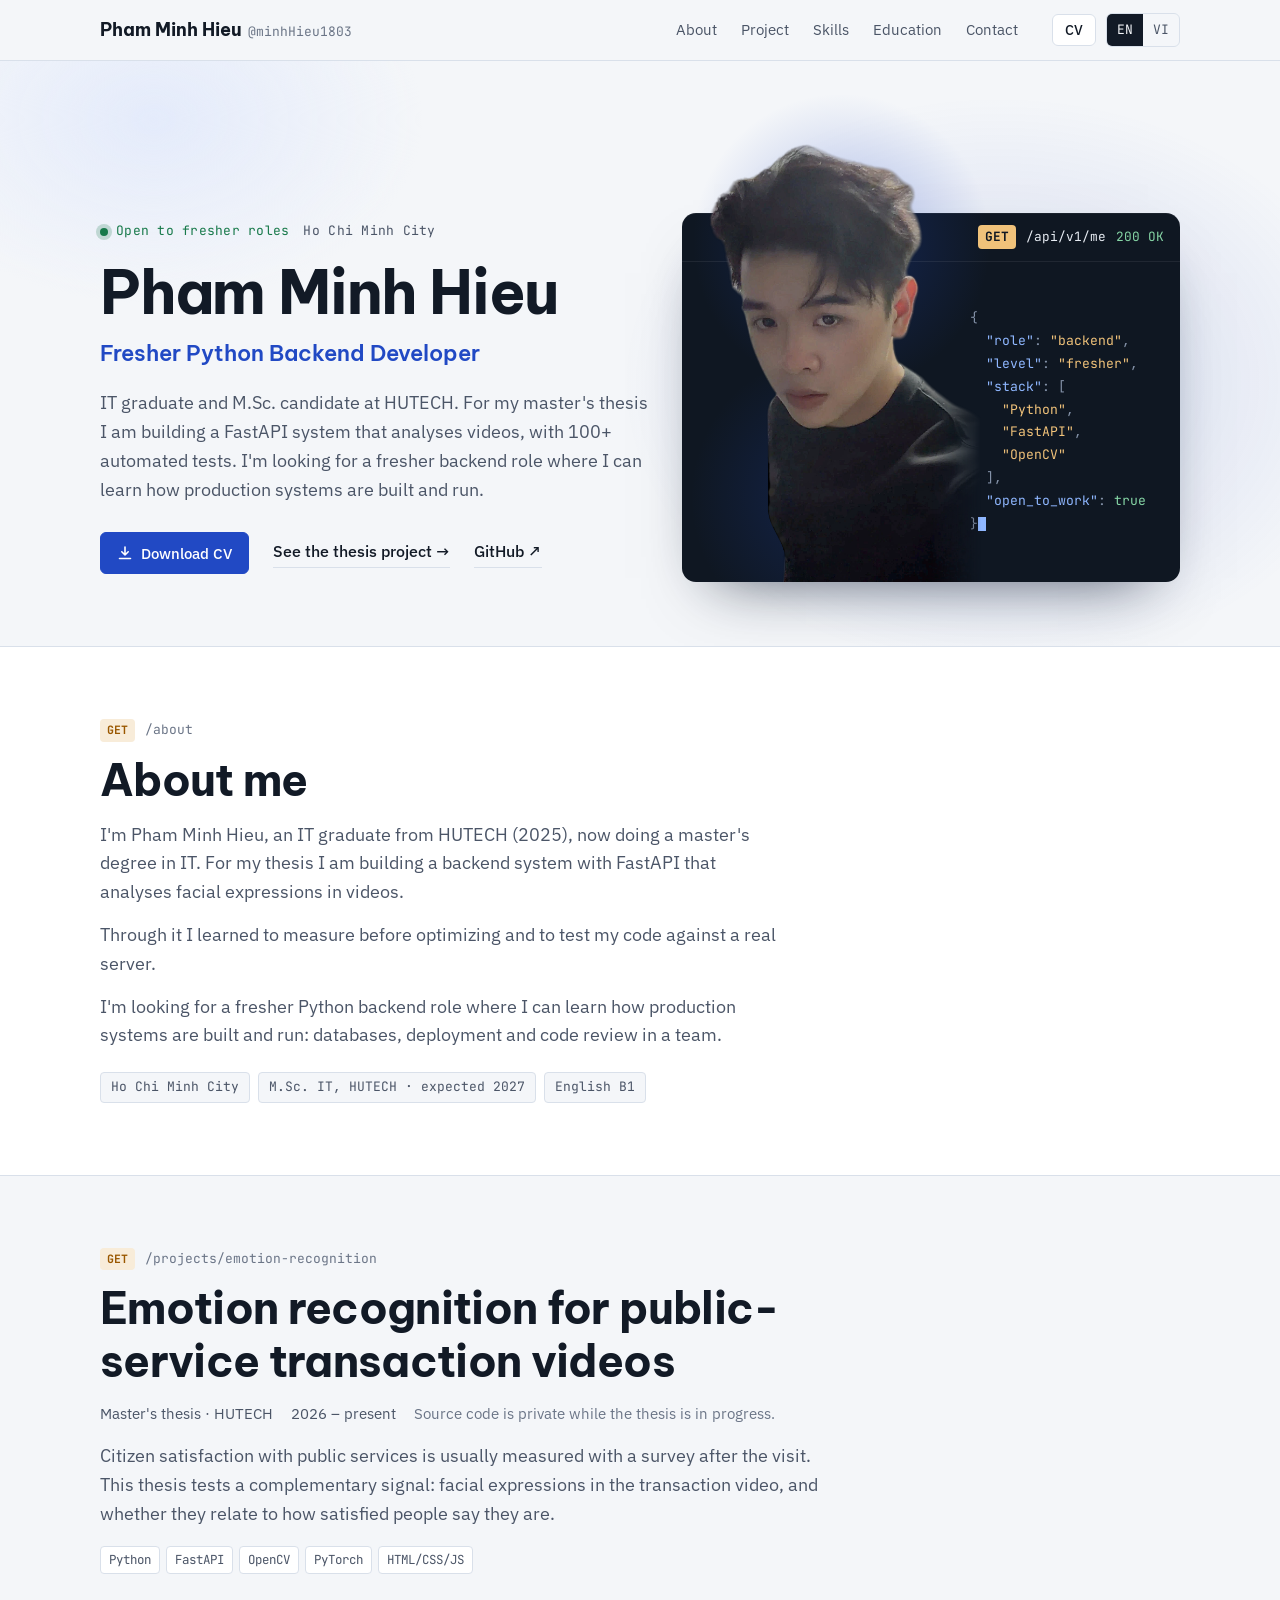
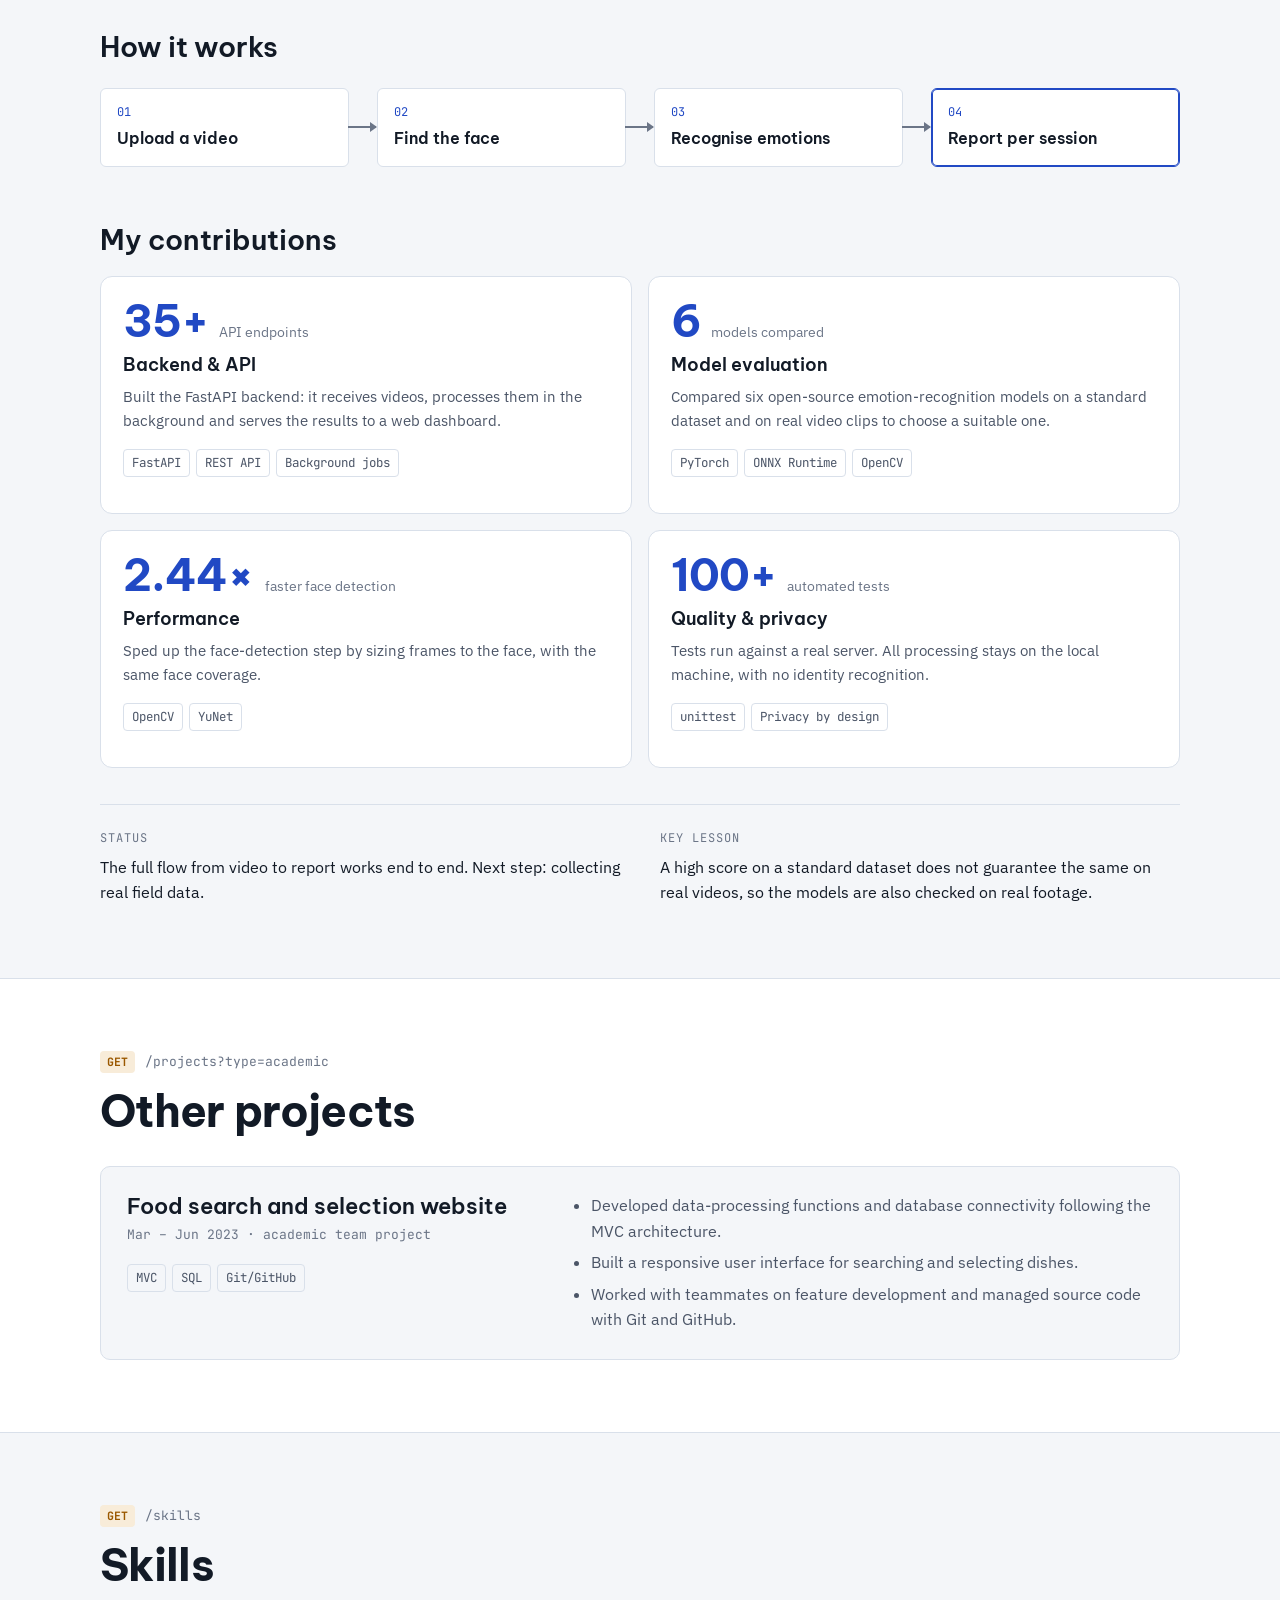
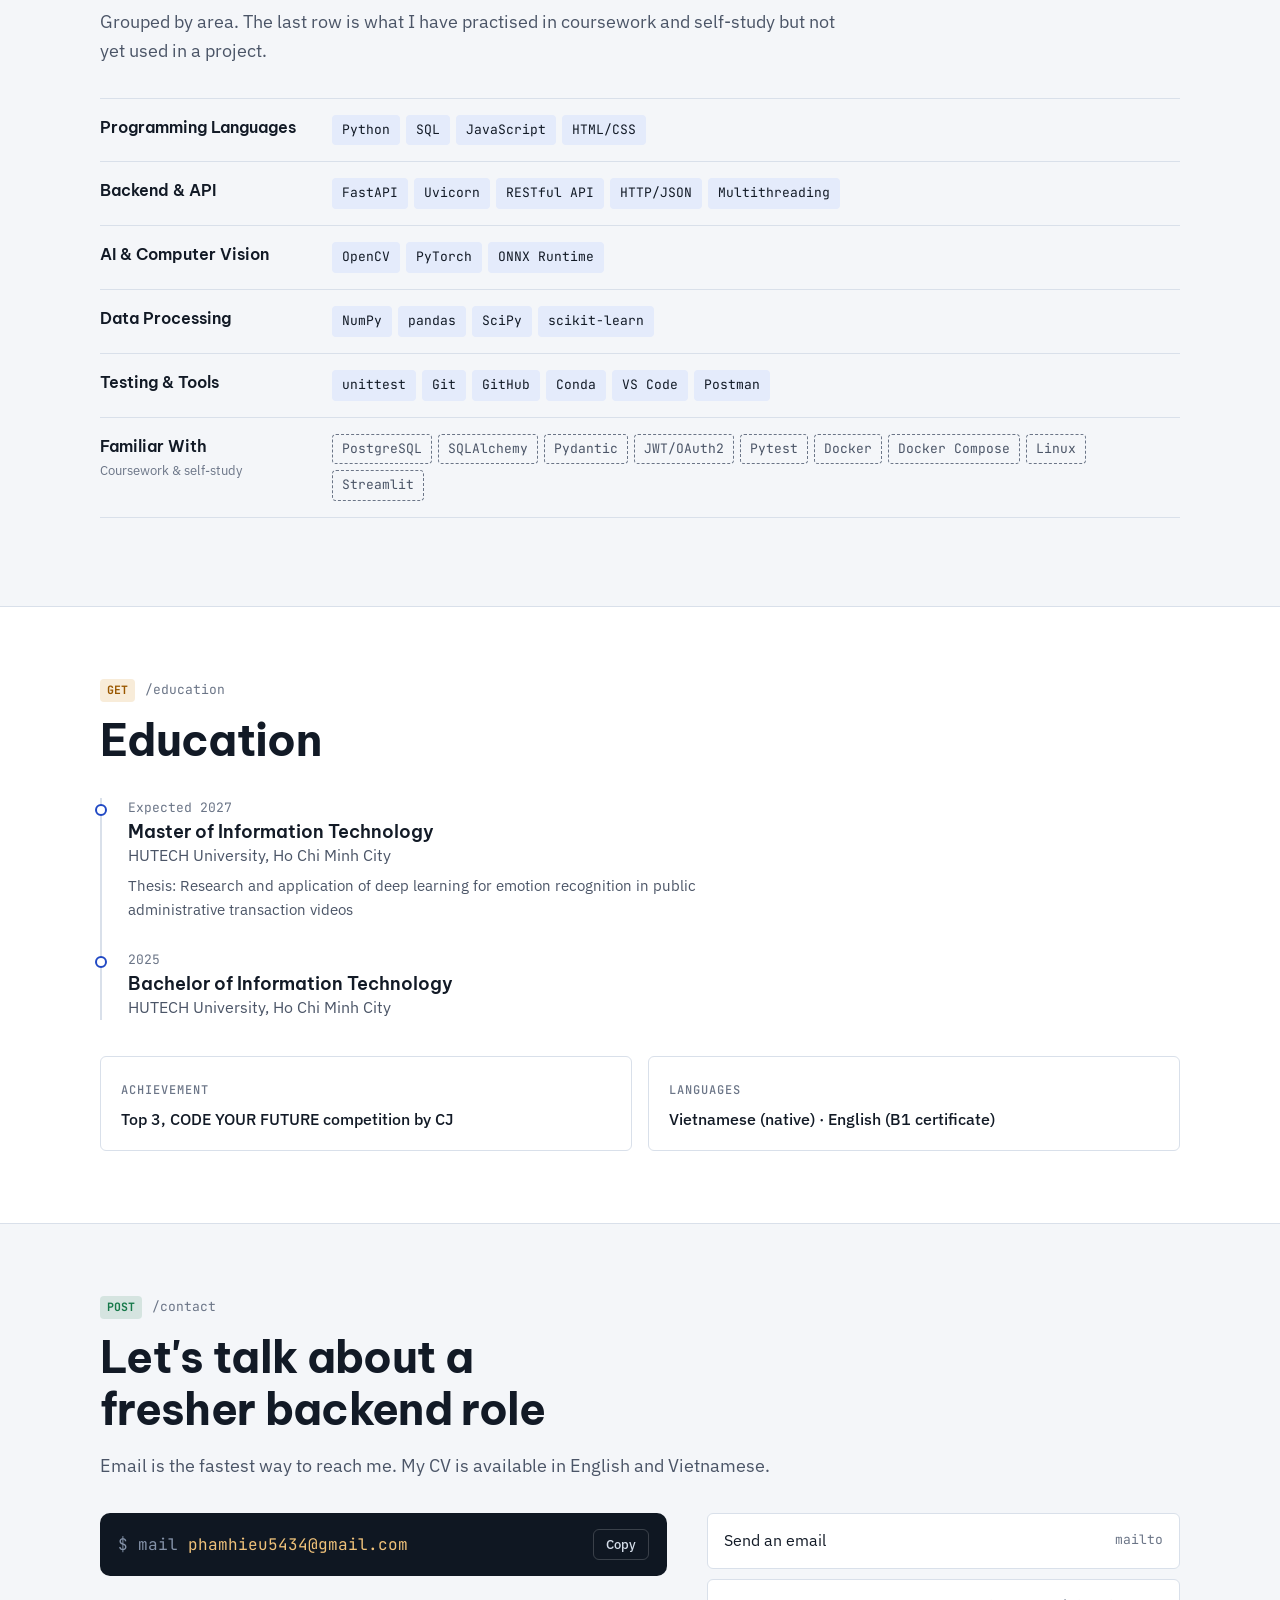
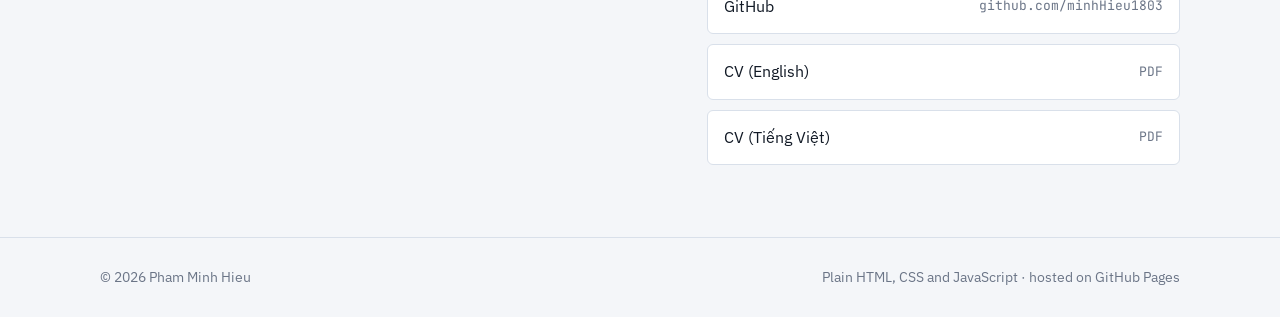
==== commit 356e8749: "Rework the thesis section as a short case study - Intro is now the problem: satisfaction is measured" ====
--- a/index.html
+++ b/index.html
@@ -162,18 +162,12 @@
         <span><span lang="en">2026 – present</span><span lang="vi">2026 – nay</span></span>
         <span class="private"><span lang="en">Source code is private while the thesis is in progress.</span><span lang="vi">Mã nguồn để riêng tư trong thời gian làm luận văn.</span></span>
       </div>
-      <p class="intro" lang="en">A system that reads citizens' facial expressions in videos recorded at public-service counters, to study how they relate to satisfaction with the service.</p>
-      <p class="intro" lang="vi">Hệ thống phân tích biểu cảm khuôn mặt của người dân trong video ghi tại quầy giao dịch hành chính, nhằm tìm hiểu mối liên hệ với mức độ hài lòng về dịch vụ.</p>
+      <p class="intro" lang="en">Citizen satisfaction with public services is usually measured with a survey after the visit. This thesis tests a complementary signal: facial expressions in the transaction video, and whether they relate to how satisfied people say they are.</p>
+      <p class="intro" lang="vi">Mức hài lòng của người dân với dịch vụ hành chính thường được đo bằng phiếu khảo sát sau giao dịch. Luận văn thử một tín hiệu bổ sung: biểu cảm khuôn mặt trong video giao dịch, và xem nó có liên hệ với mức hài lòng mà người dân đánh giá hay không.</p>
       <ul class="tags" aria-label="Tech stack">
         <li>Python</li><li>FastAPI</li><li>OpenCV</li><li>PyTorch</li><li>HTML/CSS/JS</li>
       </ul>
 
-      <div class="figures">
-        <div class="figure"><div class="num">35+</div><div class="label"><span lang="en">API endpoints</span><span lang="vi">API endpoint</span></div></div>
-        <div class="figure"><div class="num">6</div><div class="label"><span lang="en">emotion-recognition models compared</span><span lang="vi">mô hình nhận dạng cảm xúc được so sánh</span></div></div>
-        <div class="figure"><div class="num"><span lang="en">2.44×</span><span lang="vi">2,44×</span></div><div class="label"><span lang="en">faster face detection</span><span lang="vi">phát hiện khuôn mặt nhanh hơn</span></div></div>
-        <div class="figure"><div class="num">100+</div><div class="label"><span lang="en">automated tests</span><span lang="vi">bài kiểm thử tự động</span></div></div>
-      </div>
 
       <div class="sub">
         <h3><span lang="en">How it works</span><span lang="vi">Cách hoạt động</span></h3>
@@ -186,17 +180,50 @@
       </div>
 
       <div class="sub">
-        <h3><span lang="en">What I did</span><span lang="vi">Phần tôi làm</span></h3>
-        <ul class="did" lang="en">
-          <li>Built the backend with FastAPI: video upload, background processing and a web dashboard to view the results.</li>
-          <li>Compared 6 open-source emotion-recognition models on a public test set and on real video clips.</li>
-          <li>Wrote automated tests, and kept all processing on the local machine with no identity recognition to protect personal data.</li>
-        </ul>
-        <ul class="did" lang="vi">
-          <li>Xây dựng backend bằng FastAPI: tải video lên, xử lý chạy nền và dashboard web để xem kết quả.</li>
-          <li>So sánh 6 mô hình nhận dạng cảm xúc mã nguồn mở trên bộ dữ liệu kiểm thử công khai và trên video thực tế.</li>
-          <li>Viết kiểm thử tự động; toàn bộ xử lý chạy trên máy cục bộ và không nhận dạng danh tính, để bảo vệ dữ liệu cá nhân.</li>
-        </ul>
+        <h3><span lang="en">My contributions</span><span lang="vi">Đóng góp của tôi</span></h3>
+        <div class="contrib">
+          <article class="card">
+            <p class="stat"><b>35+</b><span><span lang="en">API endpoints</span><span lang="vi">API endpoint</span></span></p>
+            <h4><span lang="en">Backend &amp; API</span><span lang="vi">Backend &amp; API</span></h4>
+            <p class="desc" lang="en">Built the FastAPI backend: it receives videos, processes them in the background and serves the results to a web dashboard.</p>
+            <p class="desc" lang="vi">Xây dựng backend FastAPI: nhận video, xử lý chạy nền và trả kết quả cho dashboard web.</p>
+            <ul class="tags"><li>FastAPI</li><li>REST API</li><li>Background jobs</li></ul>
+          </article>
+          <article class="card">
+            <p class="stat"><b>6</b><span><span lang="en">models compared</span><span lang="vi">mô hình được so sánh</span></span></p>
+            <h4><span lang="en">Model evaluation</span><span lang="vi">Đánh giá mô hình</span></h4>
+            <p class="desc" lang="en">Compared six open-source emotion-recognition models on a standard dataset and on real video clips to choose a suitable one.</p>
+            <p class="desc" lang="vi">So sánh 6 mô hình nhận dạng cảm xúc mã nguồn mở trên bộ dữ liệu chuẩn và video thực tế để chọn giải pháp phù hợp.</p>
+            <ul class="tags"><li>PyTorch</li><li>ONNX Runtime</li><li>OpenCV</li></ul>
+          </article>
+          <article class="card">
+            <p class="stat"><b><span lang="en">2.44×</span><span lang="vi">2,44×</span></b><span><span lang="en">faster face detection</span><span lang="vi">phát hiện khuôn mặt nhanh hơn</span></span></p>
+            <h4><span lang="en">Performance</span><span lang="vi">Tối ưu hiệu năng</span></h4>
+            <p class="desc" lang="en">Sped up the face-detection step by sizing frames to the face, with the same face coverage.</p>
+            <p class="desc" lang="vi">Tăng tốc bước phát hiện khuôn mặt nhờ thu nhỏ khung hình theo cỡ khuôn mặt, độ phủ khuôn mặt giữ nguyên.</p>
+            <ul class="tags"><li>OpenCV</li><li>YuNet</li></ul>
+          </article>
+          <article class="card">
+            <p class="stat"><b>100+</b><span><span lang="en">automated tests</span><span lang="vi">bài kiểm thử tự động</span></span></p>
+            <h4><span lang="en">Quality &amp; privacy</span><span lang="vi">Chất lượng &amp; bảo mật</span></h4>
+            <p class="desc" lang="en">Tests run against a real server. All processing stays on the local machine, with no identity recognition.</p>
+            <p class="desc" lang="vi">Kiểm thử chạy trên máy chủ thật. Toàn bộ xử lý nằm trên máy cục bộ, không nhận dạng danh tính.</p>
+            <ul class="tags"><li>unittest</li><li>Privacy by design</li></ul>
+          </article>
+        </div>
+      </div>
+
+      <div class="notes">
+        <div class="note">
+          <p class="note-label"><span lang="en">Status</span><span lang="vi">Trạng thái</span></p>
+          <p lang="en">The full flow from video to report works end to end. Next step: collecting real field data.</p>
+          <p lang="vi">Hệ thống đã chạy trọn quy trình từ video đến báo cáo. Bước tiếp theo: thu thập dữ liệu thực tế.</p>
+        </div>
+        <div class="note">
+          <p class="note-label"><span lang="en">Key lesson</span><span lang="vi">Bài học lớn nhất</span></p>
+          <p lang="en">A high score on a standard dataset does not guarantee the same on real videos, so the models are also checked on real footage.</p>
+          <p lang="vi">Điểm cao trên bộ dữ liệu chuẩn chưa chắc đúng với video thực tế, nên các mô hình được kiểm chứng thêm trên video thật.</p>
+        </div>
       </div>
     </div>
   </section>
--- a/assets/css/style.css
+++ b/assets/css/style.css
@@ -355,24 +355,6 @@
   border: 1px solid var(--line); background: var(--bg); padding: 4px 10px; border-radius: 4px;
 }
 
-/* key figures */
-.figures {
-  display: grid; grid-template-columns: repeat(4, minmax(0, 1fr));
-  margin-top: 40px; border-block: 1px solid var(--line);
-}
-.figure { padding: 22px 20px 20px; }
-.figure + .figure { border-left: 1px solid var(--line); }
-.figure .num {
-  font-family: var(--font-display); font-weight: 700; font-size: var(--step-4);
-  letter-spacing: -0.02em; font-variant-numeric: tabular-nums; color: var(--ink);
-}
-.figure .label { margin-top: 4px; color: var(--ink-2); font-size: 0.9375rem; line-height: 1.45; }
-@media (max-width: 760px) {
-  .figures { grid-template-columns: repeat(2, minmax(0, 1fr)); }
-  .figure:nth-child(3) { border-left: 0; }
-  .figure:nth-child(n+3) { border-top: 1px solid var(--line); }
-}
-
 /* how it works: numbered steps with arrows */
 .steps { counter-reset: step; }
 .steps .node { counter-increment: step; }
@@ -411,10 +393,37 @@
   }
 }
 
-/* "what I did": a short plain list */
-.did { margin: 14px 0 0; padding-left: 20px; color: var(--ink-2); max-width: 70ch; }
-.did li + li { margin-top: 8px; }
-.did li::marker { color: var(--accent); }
+/* contributions: one card per area, its number first */
+.contrib { display: grid; grid-template-columns: repeat(2, minmax(0, 1fr)); gap: 16px; margin-top: 20px; }
+.card {
+  display: flex; flex-direction: column; gap: 10px; min-width: 0;
+  padding: 22px 22px 20px; border-radius: 12px;
+  background: var(--surface); border: 1px solid var(--line);
+  transition: transform 0.2s ease, box-shadow 0.2s ease, border-color 0.2s ease;
+}
+.card:hover {
+  transform: translateY(-2px);
+  border-color: color-mix(in srgb, var(--accent) 45%, var(--line));
+  box-shadow: 0 16px 32px -24px rgba(9, 20, 40, 0.55);
+}
+@media (prefers-reduced-motion: reduce) { .card, .card:hover { transition: none; transform: none; } }
+.card .stat { display: flex; align-items: baseline; gap: 10px; flex-wrap: wrap; }
+.card .stat b {
+  font-family: var(--font-display); font-weight: 700; font-size: var(--step-4); line-height: 1;
+  letter-spacing: -0.02em; color: var(--accent); font-variant-numeric: tabular-nums;
+}
+.card .stat > span { font-size: 0.875rem; color: var(--ink-3); }
+.card h4 { font-size: var(--step-1); font-weight: 600; }
+.card .desc { color: var(--ink-2); font-size: 0.9375rem; }
+.card .tags { margin-top: auto; padding-top: 6px; }
+@media (max-width: 760px) { .contrib { grid-template-columns: minmax(0, 1fr); } }
+
+/* status and lesson: two short notes under the cards */
+.notes { display: grid; grid-template-columns: repeat(2, minmax(0, 1fr)); gap: 16px 40px; margin-top: 36px; padding-top: 24px; border-top: 1px solid var(--line); }
+.note-label { font-family: var(--font-mono); font-size: 0.75rem; letter-spacing: 0.08em; text-transform: uppercase; color: var(--ink-3); }
+.note p + p { margin-top: 6px; }
+.note p:not(.note-label) { color: var(--ink); max-width: 56ch; }
+@media (max-width: 760px) { .notes { grid-template-columns: minmax(0, 1fr); } }
 
 /* other project */
 .project-card {
